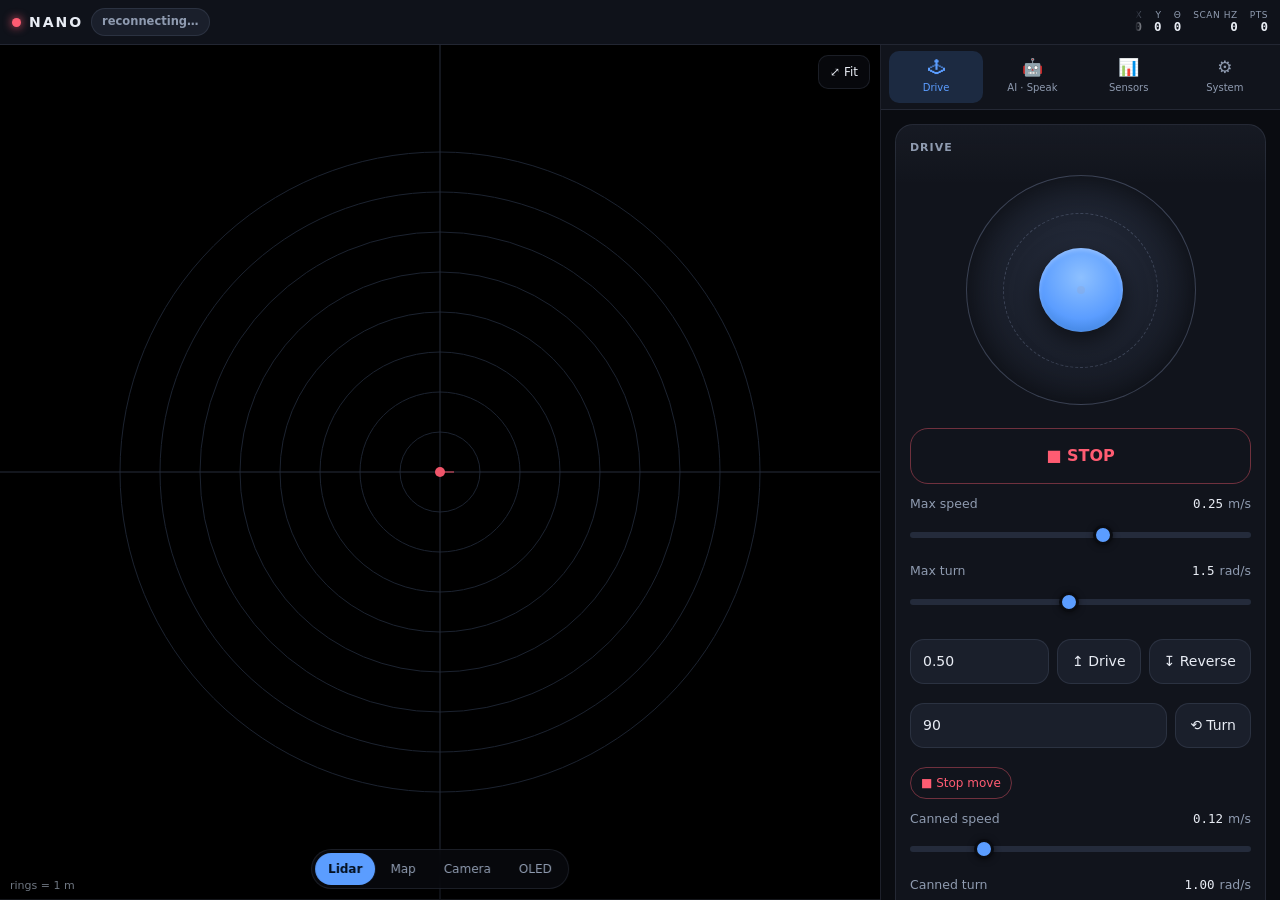
==== src/web_control/web/index.html @ 66fc328f "Revert "nav: Recovery toggle — failed goals can run with no backup/spin (per-goal no-recovery BT)" T" ====
<!DOCTYPE html>
<html lang="en">
<head>
<meta charset="utf-8">
<meta name="viewport" content="width=device-width, initial-scale=1, viewport-fit=cover">
<meta name="theme-color" content="#0b0e14">
<title>Nano · Control</title>
<!-- No external scripts: telemetry + control ride the same-origin HTTP server
     (SSE /telemetry, POST /publish|/param|/drive) — rosbridge/roslib are gone. -->
<link rel="stylesheet" href="style.css">
</head>
<body class="no-tips">
<div id="app">
  <header id="topbar">
    <span class="brand"><span id="dot"></span>NANO</span>
    <button class="status" id="statusChip"><b id="conn">disconnected</b></button>
    <div class="spacer"></div>
    <div class="metrics">
      <span class="m"><label>x</label><b id="px">0</b></span>
      <span class="m"><label>y</label><b id="py">0</b></span>
      <span class="m"><label>θ</label><b id="pth">0</b></span>
      <span class="m"><label>scan Hz</label><b id="hz">0</b></span>
      <span class="m"><label>pts</label><b id="pts">0</b></span>
    </div>
  </header>

  <div id="body">
    <section id="left">
      <div id="hero">
        <div id="view-lidar" class="view on">
          <div id="wrap"><canvas id="cv"></canvas></div>
          <button id="fit" class="overlay-btn">⤢ Fit</button>
        </div>
        <div id="view-cam" class="view">
          <img id="cam" alt="">
          <div id="camWait" style="display:none"></div>
          <div id="visionPickHint" class="overlay-hint" style="display:none">Click the video to pick a target colour…</div>
          <div id="visionCrosshair" class="vision-crosshair" style="display:none"></div>
        </div>
        <div id="view-oled" class="view">
          <canvas id="oledcv"></canvas>
        </div>
        <div id="view-map" class="view">
          <div id="mapWrap"><canvas id="mapcv"></canvas></div>
          <div id="mapWait"><span>waiting for the map… is the lidar spinning, and is nano-slam up?</span></div>
          <div id="mapZoomBtns" class="map-zoom overlay-btn">
            <button id="mapZoomOut" title="Zoom out">−</button>
            <button id="mapZoomIn" title="Zoom in">+</button>
          </div>
          <button id="mapFit" class="overlay-btn">⤢ Fit</button>
        </div>
        <div id="viewSwitch">
          <button data-view="lidar" class="active">Lidar</button>
          <button data-view="map">Map</button>
          <button data-view="cam">Camera</button>
          <button data-view="oled">OLED</button>
        </div>
      </div>

      <div id="heroCtl">
        <div id="ctlCam">
          <!-- hidden checkbox driven by the view switcher; keeps the old camera handler -->
          <input type="checkbox" id="camOn" hidden>
          <div class="chiprow">
            <label class="switch"><input type="checkbox" id="micOn"><span class="track"></span>
              Listen <span id="micState" class="muted"></span></label>
            <button id="camShot" class="btn">📸 Snapshot</button>
            <input id="visionTargetName" type="text" placeholder="target name" maxlength="32" size="10">
            <button id="visionPick" class="btn">🎯 Pick colour</button>
            <button id="visionClear" class="btn">✕ Clear</button>
            <button id="visionMaskToggle" class="btn">🎭 Show tracking mask</button>
            <button id="visionMotionMaskToggle" class="btn">👣 Show motion mask</button>
            <button id="visionOledMask" class="btn">🖥 Mask → OLED</button>
          </div>
          <div class="meter"><span class="lbl">in</span><span class="bar"><i id="micBar"></i></span><b id="micPct">–</b></div>
          <p class="hint" id="camHint" style="display:none">USB webcam MJPEG (<b>/stream.mjpg</b>)
            and the webcam mic as raw PCM (<b>/audio.pcm</b>). Both stream only while open.
            <b>📸 Snapshot</b> grabs one still (<b>/snapshot.jpg</b>) in a new tab — right-click
            to save it. <b>🎯 Pick target colour</b> (GPU vision only) arms click-to-calibrate —
            click anywhere on the video to track that colour; a crosshair shows the live lock.
            The <b>target name</b> box names the calibration (default "default") — every pick is
            saved to a persistent palette (survives restarts) and can be re-selected by name from
            the Sensors → Camera card's <b>Named targets</b> row ("track the ball" vs "track the
            dock marker").
            <b>🎭 Show tracking mask</b> swaps the feed to a black/white view of exactly which
            pixels match the calibrated colour right now — needs a target colour set first, or
            it'll show an error. <b>🖥 Mask → OLED</b> mirrors that same mask to the robot's
            physical OLED panel (128×64, re-binarized) — the face yields while it's on.</p>
        </div>
        <div id="ctlMap">
          <!-- hidden checkbox driven by the view switcher; starts/stops the map poller -->
          <input type="checkbox" id="mapOn" hidden>
          <div class="chiprow">
            <label class="switch"><input type="checkbox" id="mapMotion"><span class="track"></span>
              Motion</label>
            <span id="mapNavStatus" class="navchip" data-s="idle">idle</span>
            <button id="mapCancel" class="btn" style="display:none">✕ Cancel goal</button>
          </div>
          <div class="chiprow">
            <label class="switch"><input type="checkbox" id="mapShade" checked><span class="track"></span>
              Sharp walls</label>
            <label class="switch"><input type="checkbox" id="mapCost"><span class="track"></span>
              Costmap</label>
            <span id="costPick" style="display:none">
              <label style="margin-left:6px"><input type="radio" name="costSrc" id="costGlobal" checked> global</label>
              <label style="margin-left:6px"><input type="radio" name="costSrc" id="costLocal"> local</label>
            </span>
          </div>
          <div class="chiprow" id="mapFeeds">
            <span class="fdot" id="feedEsp32"></span>ESP32
            <span class="fdot" id="feedLds"></span>LDS
            <span class="fdot" id="feedOdom"></span>Odom
            <span class="fdot" id="feedTf"></span>TF
            <span class="fdot" id="feedSlam"></span>SLAM
          </div>
          <p class="hint" id="mapHint">2D occupancy map from <b>slam_toolbox</b>, polled over
            <b>/map</b> (slam_toolbox republishes it every ~5 s). Scroll/pinch to zoom, drag to
            pan, ⤢ Fit recentres. <b>Tap the map to set a goal</b> — with <b>Motion</b> on the
            click publishes <b>/goal_pose</b> and Nav2 drives there (Motion off = browse-only, so
            an accidental tap can't move the robot). <span class="map-dot robot"></span>red = robot,
            <span class="map-dot goal"></span>yellow = goal, <span class="map-dot trail"></span>cyan =
            trail, orange dashed circle = the keep-away zone (the costmap's
            inflation radius — how close Nav2 will pass to walls; tunable via the
            <b>Keep-away</b> slider in the Drive tab's Navigation pace card, which
            also draws the robot's footprint circle). <b>Costmap</b> overlays Nav2's actual costmap as a translucent heat map
            (yellow→red = rising cost, solid red = lethal) — <b>global</b> is the full
            24×24 m planning space, <b>local</b> is the 2×2 m rolling window of live obstacle
            sensing that follows the robot. <b>✕ Cancel goal</b> aborts the active navigation.</p>
        </div>
      </div>
    </section>

    <aside id="right">
      <nav id="tabbar">
        <button data-tab="drive" class="active"><span class="ic">🕹</span>Drive</button>
        <button data-tab="ai"><span class="ic">🤖</span>AI · Speak</button>
        <button data-tab="sensors"><span class="ic">📊</span>Sensors</button>
        <button data-tab="system"><span class="ic">⚙️</span>System</button>
      </nav>
      <div id="panels">

        <!-- ===== DRIVE ===== -->
        <section id="panel-drive" class="panel active">
          <div class="card">
            <h2>Drive</h2>
            <div class="joywrap"><div id="joy"><div id="joyKnob"></div></div></div>
            <button id="stop" class="btn danger big">■ STOP</button>
            <div class="field"><label>Max speed <span id="linv">0.25</span> m/s</label>
              <input id="lin" type="range" min="0.05" max="0.4" step="0.01" value="0.25"></div>
            <div class="field"><label>Max turn <span id="angv">1.5</span> rad/s</label>
              <input id="ang" type="range" min="0.2" max="3.0" step="0.1" value="1.5"></div>
            <div class="row" style="margin-top:10px">
              <input id="moveDist" class="grow" type="number" step="0.05" min="-5" max="5" value="0.50">
              <span class="hint" style="white-space:nowrap">m</span>
              <button id="moveFwd" class="btn">↥ Drive</button>
              <button id="moveRev" class="btn">↧ Reverse</button>
            </div>
            <div class="row" style="margin-top:8px">
              <input id="moveDeg" class="grow" type="number" step="5" min="-720" max="720" value="90">
              <span class="hint" style="white-space:nowrap">°</span>
              <button id="moveTurn" class="btn">⟲ Turn</button>
            </div>
            <div class="row" style="margin-top:8px">
              <button id="moveStop" class="btn danger small">■ Stop move</button>
              <span id="moveStatus" class="hint grow" style="text-align:right"></span>
            </div>
            <div class="field"><label>Canned speed <span id="moveLinV">0.12</span> m/s</label>
              <input id="moveLin" type="range" min="0.05" max="0.4" step="0.01" value="0.12"></div>
            <div class="field"><label>Canned turn <span id="moveAngV">1.00</span> rad/s</label>
              <input id="moveAng" type="range" min="0.1" max="1.0" step="0.05" value="1.0"></div>
            <p id="moveLinWarn" hidden style="color:var(--amber);font-size:11.5px;line-height:1.55;margin:2px 0 0">⚠ >0.35 m/s is the saturation cliff — the motors top out at ≈0.37 m/s loaded, so the PID has no duty headroom left and the drive stutters/lurches. Smooth ≤0.15 m/s; 0.3 is the practical max.</p>
            <p class="hint">Drag the joystick to drive (speed scales with how far you push),
              or use <kbd>W</kbd><kbd>A</kbd><kbd>S</kbd><kbd>D</kbd> / arrow keys on a keyboard.
              Release or <kbd>Space</kbd> stops.               Publishes <b>/cmd_vel</b>. <b>Drive</b> / <b>Reverse</b> /
              <b>Turn</b> run odom-feedback canned moves (distance in m, rotation in °;
              negative = backward / clockwise) — any joystick touch or Stop takes over.
              The <b>Canned speed</b>/<b>Canned turn</b> sliders set those maneuvers' pace
              live (persisted across reboots) — the joystick Max sliders don't affect them.</p>
          </div>
          <div class="group">🗺️ SLAM &amp; navigation</div>
          <div class="card">
            <h2>Map (Nav2)</h2>
            <div class="kv">
              <span>grid</span><b id="mapGrid">–</b>
              <span>pose (map)</span><b id="mapPose">–</b>
              <span>nav status</span><b id="mapNavTxt">–</b>
              <span>map age</span><b id="mapAge">–</b>
            </div>
            <div class="chiprow">
              <button id="mapWipe" class="btn">✕ Clear map</button>
            </div>
            <p class="hint">The SLAM grid + Nav2 state behind the hero <b>Map</b> view.
              <b>pose</b> is the TF <b>map→base_link</b> fix (slam_toolbox + wheel_odometry);
              it goes stale when either is down. <b>Clear map</b> wipes the grid and starts
              building fresh — it restarts <b>nano-slam</b> (slam_toolbox 2.6.10 async mode has
              no clear service, so a restart IS the map clear) and cancels any active
              navigation; the page waits for the fresh grid to arrive.</p>
          </div>
          <div class="card">
            <h2>Nav log</h2>
            <div class="row" style="margin-top:2px">
              <button id="navLogPause" class="btn small">⏸ Hold</button>
              <span class="hint grow" id="navLogCount" style="text-align:right"></span>
            </div>
            <div id="navLog" title="Live SLAM/Nav event feed: goal publishes, status transitions, lidar wake/park, motion, planning-stuck warnings. Also in journalctl -u nano-app."
              style="max-height:230px;overflow-y:auto;font-family:var(--mono);font-size:11px;line-height:1.5;background:rgba(0,0,0,.35);border-radius:6px;padding:6px 8px;margin-top:6px"></div>
            <p class="hint">Live SLAM/navigation event feed from the gateway: goal publishes
              and cancels, status transitions with durations (planning → navigating →
              arrived/failed), lidar wake/park decisions, motion start/stop, and
              <b>planning-stuck warnings</b> (a plan that can't start usually means slam's
              map→odom TF is stale — parked lidar or dead nano-slam). Every line is mirrored
              to <b>journalctl -u nano-app</b> (grep <kbd>navlog:</kbd>).
              <b>⏸ Hold</b> freezes the view while you read.</p>
          </div>
          <div class="card">
            <h2>Navigation pace</h2>
            <div class="field"><label>Nav speed <span id="navLinV">0.18</span> m/s</label>
              <input id="navLin" type="range" min="0.05" max="0.35" step="0.01" value="0.18"></div>
            <p id="navLinWarn" hidden style="color:var(--amber);font-size:11.5px;line-height:1.55;margin:2px 0 0">⚠ >0.35 m/s is the saturation cliff — the motors top out at ≈0.37 m/s loaded, so the PID has no duty headroom left and the drive stutters/lurches. Smooth ≤0.15 m/s.</p>
            <div class="field"><label>Nav accel <span id="navAccV">0.50</span> m/s²</label>
              <input id="navAcc" type="range" min="0.05" max="2.0" step="0.05" value="0.5"></div>
            <div class="field"><label>Turn rate <span id="navAngV">0.80</span> rad/s</label>
              <input id="navAng" type="range" min="0.1" max="1.0" step="0.05" value="0.8"></div>
            <div class="field"><label>Turn accel <span id="navAngAccV">1.60</span> rad/s²</label>
              <input id="navAngAcc" type="range" min="0.1" max="4.0" step="0.1" value="1.6"></div>
            <div class="field"><label>Keep-away zone <span id="navInflV">0.25</span> m</label>
              <input id="navInfl" type="range" min="0" max="0.6" step="0.01" value="0.25"></div>
            <div class="field"><label>Robot size ⌀ <span id="navDiamV">0.32</span> m</label>
              <input id="navDiam" type="range" min="0.1" max="1.0" step="0.01" value="0.32"></div>
            <p class="hint">How fast Nav2 <b>drives</b> toward a goal (map click, Locations Go,
              skill go-tos). These caps live inside <b>velocity_smoother</b> (nav2_container) —
              Nav2's controller emits the velocity, the smoother clamps speed + acceleration
              and publishes the final <b>/cmd_vel</b>. Applied <b>live</b> (no restart) and
              persisted across reboots; also bounds the recovery BackUp/Spin. Joystick/canned
              moves bypass the smoother (the firmware's per-wheel slew limits those).</p>
            <p class="hint">The two <b>zone</b> sliders set Nav2's costmap geometry, applied live
              to both costmaps (no restart): <b>Keep-away</b> is the inflation radius — the
              <span style="color:#e8873a">orange zone</span> Nav2 keeps between the robot and
              walls (also the dashed bubble on the Map view); <b>Robot size</b> is the robot's
              footprint circle ⌀ (drawn on the Map view). Raise Keep-away for a shy robot, drop
              it to squeeze through narrow gaps; Robot size should match the real chassis.</p>
          </div>
          <div class="card">
            <h2>Locations</h2>
            <div class="row">
              <input id="locName" type="text" placeholder="spot name (e.g. kitchen)" maxlength="32" style="flex:1;min-width:120px">
              <button id="locSave" class="btn">💾 Save spot</button>
            </div>
            <div id="locList"></div>
            <p class="hint"><b>Save spot</b> stores the robot's <i>current</i> map pose under the
              name (needs a live pose — stand the robot where you want saved). <b>Go</b> publishes
              that pose to <b>/goal_pose</b> exactly like a map click. Saved to
              <b>~/.local/state/nanobot/locations.json</b>; skills can navigate to these names too.</p>
          </div>
          <div class="card">
            <h2>Odometry</h2>
            <div class="kv">
              <span>x</span><b id="odoX">–</b>
              <span>y</span><b id="odoY">–</b>
              <span>θ</span><b id="odoTh">–</b>
            </div>
            <div class="field"><label>Publish rate <span id="odoRateV">15</span> Hz</label>
              <input id="odoRate" type="range" min="1" max="50" step="1" value="15"></div>
            <p class="hint"><b>/odom</b> + odom→base_link TF from <b>wheel_odometry</b>
              (the pose chain slam_toolbox + Nav2 build on). Lower rate = less CPU.</p>
          </div>
          <div class="group">⚙️ Drive hardware</div>
          <div class="card">
            <h2>Coprocessor (ESP32)</h2>
            <div class="kv">
              <span>link</span><b id="espHb">–</b>
              <span>ticks L/R</span><b id="espTicks">–</b>
              <span>tick rate</span><b id="espTickHz">–</b>
              <span>L wheel</span><b id="espSuspL">–</b>
              <span>R wheel</span><b id="espSuspR">–</b>
              <span>temp</span><b id="espTemp">–</b>
              <span>hall</span><b id="espHall">–</b>
              <span>stray ticks L/R</span><b id="espStray">–</b>
            </div>
            <button id="espResetTicks" class="btn">🔁 Reset ticks</button>
            <div class="field"><label>Wheel trim <span id="motorTrimV">0.00</span> <span id="motorTrimLive" class="live"></span></label>
              <input id="motorTrim" type="range" min="-0.30" max="0.30" step="0.01" value="0.00"></div>
            <button id="motorTrimReset" class="btn">↺ Reset trim to 0</button>
            <div class="field"><label>PID KP <span id="pidKpV">0.0</span></label>
              <input id="pidKp" type="range" min="0" max="20" step="0.1" value="0"></div>
            <div class="field"><label>PID KI <span id="pidKiV">8.0</span></label>
              <input id="pidKi" type="range" min="0" max="50" step="0.1" value="8"></div>
            <div class="field"><label>PID KD <span id="pidKdV">0.0</span></label>
              <input id="pidKd" type="range" min="0" max="5" step="0.05" value="0"></div>
            <div class="field"><label>Vel hyst <span id="velHystV">0.15</span></label>
              <input id="velHyst" type="range" min="0" max="0.5" step="0.01" value="0.15"></div>
            <div class="field"><label>Tgt slew <span id="slewV">1.50</span></label>
              <input id="slew" type="range" min="0.05" max="10" step="0.05" value="1.50"></div>
            <div class="field"><label>Feed fwd KFF <span id="kffV">0 (auto)</span></label>
              <input id="kff" type="range" min="0" max="10" step="0.05" value="0"></div>
            <p class="hint"><b>Wheel trim</b> rebalances the mismatched gearmotors so a forward
              command goes straight. If the robot drifts <b>left</b>, push the slider
              <b>negative</b> (boost left / cut right); if it drifts <b>right</b>, push
              <b>positive</b>. The live value (in parentheses) is what the ESP32 is actually
              using and is persisted to its flash, so it survives a reboot — the slider
              re-syncs to it on load. <b>Reset trim to 0</b> clears the rebalance.</p>
            <p class="hint"><b>PID KP/KI/KD</b> live-tune the ESP32's closed-loop wheel velocity
              controller — no reflash needed. The firmware holds each wheel's commanded
              speed; KI breaks static friction at crawl (raise until a slow crawl starts
              within ~0.5 s without judder), KP stiffens tracking, KD stays 0 (encoder
              quantization makes it jittery). Changes apply instantly, reset the
              integrators, and persist to the ESP32's flash once the robot is parked.
              Sliders re-sync to the live values (f.esp.wheel_pid) on load.</p>
            <p class="hint"><b>Vel hyst</b> is the Schmitt band (fraction of the wheel's moving
              setpoint, id 7 in /motor_params) around the adaptive velocity-filter's window
              thresholds — it stops the filter length N from chattering between values right at
              a boundary. Raise it if the crawl judder looks like the filter flipping; lower it
              (0 = off) for the fastest filter response. Publishes /motor_params, persists to
              the ESP32's NVS while parked, and re-syncs from f.esp.wheel_params on load.</p>
            <p class="hint"><b>Feed fwd KFF</b> (duty per m/s, id 8 in /motor_params) is the wheel
              PID's feedforward gain — the duty a commanded speed maps to before KP/KI trim it.
              <b>0 = auto</b>: derived from the drive limits (1/(maxlin + maxang·sep/2) ≈ 2.24 with
              the current geometry). Raise it if crawl/reversal breakaway is slow (the integrator
              has to build the whole push from a weak feedforward start); lower it if cruise
              overshoots on launch. Every change resets the integrators and persists to the
              ESP32's NVS while parked; the slider re-syncs from f.esp.wheel_params on load.</p>
            <p class="hint"><b>Tgt slew</b> (m/s per second, id 5 in /motor_params) is the
              acceleration limiter: the firmware ramps each wheel's speed target at this rate
              before the PID sees it, so a step in /cmd_vel becomes a soft start instead of a
              lurch. Raise it for snappier launches (the integrator still breaks static
              friction), lower it for gentler starts — with a 0.05-0.12 m/s crawl even 1.5
              ramps to full speed in under 0.1 s, so it mostly matters at higher speeds.
              Applies instantly, resets the integrators, persists to the ESP32's NVS while
              parked; the slider re-syncs from f.esp.wheel_params on load.</p>
            <div class="field"><label>Wheels-up override</label>
              <select id="pickupOv">
                <option value="-1" selected>auto (real switches)</option>
                <option value="0">force down — ignore pick-up</option>
                <option value="1">force up — simulate pick-up</option>
              </select></div>
            <p class="hint">Live from the ESP32 (zenoh-pico over UART). LDS spin telemetry
              + target rpm moved to the <b>Sensors tab's Lidar (LDS)</b> card. The override publishes
              <b>/pickup_override</b> so pick-up-gated behaviour (mood reflex) can be tested
              off the ground; the L/R rows keep showing the real switches.
              Resets to auto on page reload. <b>Stray ticks</b> = ticks the ESP32 counted
              while that wheel was commanded (and settled) stopped — should stay at 0;
              a rising count with the robot motionless means encoder-line noise
              (ground bounce, a loose signal wire), not real rotation. <b>Reset ticks</b>
              zeros both counters (and the stray counters) for a clean baseline —
              odometry re-seeds automatically so /odom doesn't jump.</p>
          </div>
        </section>

        <!-- ===== AI & SPEAK (merged) ===== -->
        <section id="panel-ai" class="panel">
          <div class="group">🎙 Speech &amp; voice</div>
          <div class="card">
            <h2>Text to speech</h2>
            <input id="oledText" type="text" maxlength="300" placeholder="Type something to say…">
            <select id="ttsVoice">
<option value="en-gb">English (UK)</option>
              <option value="en-gb-x-gbclan">Lancaster</option>
              <option value="en-gb-scotland">Scottish</option>
            </select>
            <div class="row">
              <button id="oledSend" class="btn primary grow">▶ Speak</button>
              <button id="ttsStop" class="btn">Stop</button>
            </div>
            <div class="field"><label>Volume <span id="ttsVolV">100</span>%</label>
              <input id="ttsVol" type="range" min="0" max="100" step="5" value="100"></div>
            <div class="field"><label>Speed <span id="ttsSpeedV">100</span>%</label>
              <input id="ttsSpeed" type="range" min="50" max="200" step="5" value="100"></div>
            <div class="field"><label>Pitch <span id="ttsPitchV">100</span>%</label>
              <input id="ttsPitch" type="range" min="50" max="200" step="5" value="100"></div>
            <div class="field"><label>Lead silence <span id="ttsLeadV">350</span>ms</label>
              <input id="ttsLead" type="range" min="0" max="1500" step="50" value="350"></div>
            <p class="hint">Speaks aloud (espeak-ng) and karaokes each word onto the OLED.
              English only; all settings persist across a reboot. <b>Volume</b> trims the
              synthesis (100% = cleanest) — for loudness use the speaker's hardware mixer.
              <kbd>Enter</kbd> speaks.</p>
          </div>
          <div class="card">
            <h2>Announce</h2>
            <label class="switch"><input type="checkbox" id="announceOn"><span class="track"></span>
              Speak system stats</label>
            <div class="field inline">every <input id="announceInterval" type="number" min="5" max="3600"
              step="5" value="30"> s</div>
            <button id="announceSay" class="btn">Say stats now</button>
            <p class="hint">Announces CPU&nbsp;%, RAM&nbsp;% and CPU temp on a timer. Runs in the
              robot, so it <b>keeps going after you close this page</b> and survives a reboot.</p>
          </div>
          <div class="card">
            <h2>Face &amp; display</h2>
            <label class="switch"><input type="checkbox" id="dashOn"><span class="track"></span>
              Show dashboard</label>
            <label class="switch"><input type="checkbox" id="wordsOn" checked><span class="track"></span>
              Show spoken text</label>
            <hr style="border:none;border-top:1px solid var(--border);margin:.6rem 0">
            <label class="switch"><input type="checkbox" id="faceOn"><span class="track"></span>
              Manual mood</label>
            <div class="field"><label>Mood</label>
              <select id="faceMood">
                <option value="happy">Happy</option>
                <option value="angry">Angry</option>
                <option value="focused">Focused</option>
                <option value="stress">Stress test (max load)</option>
              </select></div>
            <p class="hint">The panel shows the <b>face</b> by default. <b>Show dashboard</b>
              (<b>/oled_dashboard</b>) pins the status panel instead; <b>Show spoken text</b>
              (<b>/oled_show_words</b>) shows TTS karaoke words — off keeps the face up while
              speaking. <b>Manual mood</b> publishes a mood on <b>/oled_face</b> (off = the
              behaviour layer's resting face). Frames are only sent on change, so idle eyes cost
              ~no CPU. Watch it live on the hero's <b>OLED</b> view — a pixel-exact mirror.</p>
          </div>
          <div class="group">🧠 AI &amp; brain</div>
          <div class="card">
            <h2>AI · OpenRouter</h2>
            <p class="hint" id="llmStatus">checking…</p>
            <label class="switch"><input type="checkbox" id="llmOn"><span class="track"></span>
              Enable</label>
            <div class="field"><label>OpenRouter API key <span id="llmKeyStatus" class="hint-inline"></span></label>
              <input id="llmApiKey" type="password" maxlength="200" autocomplete="off"
                placeholder="sk-or-v1-… (blank = keep the saved key)"></div>
            <div class="row">
              <button id="llmKeyClear" class="btn grow">🗑 Clear saved key</button>
            </div>
            <input id="llmPrompt" type="text" maxlength="200" placeholder="(optional) steer what it says…">
            <div class="row">
              <button id="llmSay" class="btn primary grow">✨ Say something</button>
              <button id="llmObserve" class="btn grow">👁 Observe</button>
              <button id="llmLook" class="btn grow">📷 Look</button>
            </div>
            <input id="llmChat" type="text" maxlength="200" placeholder="Chat with the robot…">
            <div class="row">
              <button id="llmSend" class="btn primary grow">Send</button>
            </div>
            <p class="hint" id="llmReply"></p>
            <details class="logbox" open>
              <summary>🔧 Models</summary>
              <div class="field"><label>Normal (cheap) — primary</label>
                <input id="llmFreeModel" type="text" maxlength="120"
                  placeholder="openrouter/free"></div>
              <div class="field"><label>Normal (cheap) — secondary (fallback)</label>
                <input id="llmModel" type="text" maxlength="120"
                  placeholder="openrouter/free"></div>
              <div class="field"><label>Deep-think (smart / chat) — primary</label>
                <input id="llmFreeSmartModel" type="text" maxlength="120"
                  placeholder="openrouter/free"></div>
              <div class="field"><label>Deep-think (smart / chat) — secondary (fallback)</label>
                <input id="llmSmartModel" type="text" maxlength="120"
                  placeholder="openrouter/free"></div>
              <div class="field"><label>Camera (vision) — primary</label>
                <input id="llmVisionModel" type="text" maxlength="120"
                  placeholder="openrouter/free"></div>
              <div class="field"><label>Camera (vision) — secondary (fallback)</label>
                <input id="llmVisionFallbackModel" type="text" maxlength="120"
                  placeholder="(blank = none)"></div>
              <p class="hint">Each variant tries its <b>primary</b> first and only falls back to the
                <b>secondary</b> when the primary is rate-limited. Primaries are usually free
                <code>:free</code> slugs; secondaries are paid fallbacks. Leave blank to use defaults.</p>
            </details>
            <div class="field"><label>Persona (from personality.json)</label>
              <input id="llmPersona" type="text" readonly
                placeholder="run scripts/personality_creator.py, then restart"></div>
            <p class="hint">Generates a spoken line <b>+ a matching OLED face</b> via OpenRouter.
              Needs an API key — paste one above (saved on the robot, survives a reboot, and is
              <b>never shown back</b> to the browser once set) or set it in robot.yaml /
              <code>OPENROUTER_API_KEY</code>; a key saved here wins. No key or offline = silent.
              Autonomous chatter is driven by the behaviour statechart (configured in
              <code>robot.yaml</code>), not here.</p>
            <details class="logbox">
              <summary>🧠 Decision log</summary>
              <div id="llmLog" class="log">…</div>
            </details>
          </div>
          <div class="card">
            <h2>🎭 Personality</h2>
            <p class="hint" id="persName">…</p>
            <h2 style="margin-top:10px">Traits</h2>
            <div class="field"><label>Curiosity <span id="pCuriosityV">0.50</span></label>
              <input id="pCuriosity" type="range" min="0" max="1" step="0.01" value="0.5"></div>
            <div class="field"><label>Extraversion <span id="pExtraversionV">0.50</span></label>
              <input id="pExtraversion" type="range" min="0" max="1" step="0.01" value="0.5"></div>
            <div class="field"><label>Caution <span id="pCautionV">0.60</span></label>
              <input id="pCaution" type="range" min="0" max="1" step="0.01" value="0.6"></div>
            <div class="field"><label>Playfulness <span id="pPlayfulnessV">0.50</span></label>
              <input id="pPlayfulness" type="range" min="0" max="1" step="0.01" value="0.5"></div>
            <h2 style="margin-top:14px">Drives</h2>
            <div class="field"><label>Energy <span id="pEnergyV">0.50</span></label>
              <input id="pEnergy" type="range" min="0" max="1" step="0.01" value="0.5"></div>
            <div class="field"><label>Focus <span id="pFocusV">0.50</span></label>
              <input id="pFocus" type="range" min="0" max="1" step="0.01" value="0.5"></div>
            <div class="field"><label>Introspection <span id="pIntrospectionV">0.50</span></label>
              <input id="pIntrospection" type="range" min="0" max="1" step="0.01" value="0.5"></div>
            <div class="field"><label>Mood tint (worn between beats)</label>
              <select id="pMood">
                <option value="">none</option>
                <option value="happy">happy</option>
                <option value="angry">angry</option>
                <option value="focused">focused</option>
                <option value="stress">stress</option>
                <option value="neutral">neutral</option>
                <option value="looking">looking</option>
                <option value="sleepy">sleepy</option>
              </select></div>
            <h2 style="margin-top:14px">Beats — when they fire</h2>
            <div id="persBeats" class="kv">…</div>
            <p class="hint">0.5 is neutral (drives only kick in above 0.5). Edits here are
              <b>immediate and sticky</b> — they become the robot's new baseline right away and
              won't be smoothed away or reverted the way a slow LLM-reflection nudge can be.
              Per beat: <b>priority</b> is the idle lottery weight (higher fires more often);
              unchecking <b>on</b> disables it entirely. The robot may still drift these on its
              own during reflection — reload the tab to see the latest.</p>
          </div>
          <div class="card">
            <h2>🛠 Skills · capabilities</h2>
            <p class="hint" id="skillsStatus">loading…</p>
            <div id="skillsList" class="skills"></div>
            <div class="row">
              <button id="skillsReload" class="btn grow">↻ Reload library</button>
            </div>
            <p class="hint">Each capability is a self-documenting <code>skills/*.md</code> file —
              drop a new one in and <b>Reload</b> to add a skill, no code change. The brain also
              picks one on its own on a <b>skill beat</b>. <b>👍 Like</b> a skill (repeatable) to
              make the brain perform it more often — the count weights the skill-beat lottery;
              shift-click a 👍 to take one back. <b>Action</b> skills (move / LED) run only when
              <code>skills_allow_actions</code> is enabled in <code>robot.yaml</code>; motion
              speeds are clamped in <code>web_server</code> itself.</p>
            <h2 style="margin-top:10px">🧪 Workshop · skills on trial</h2>
            <p class="hint" id="workshopStatus">loading…</p>
            <div id="workshopList" class="skills"></div>
            <p class="hint">While in <b>reflection mode</b> the robot mines its experience to invent
              or improve a skill, then puts it on <b>trial</b>. A trial earns permanence on its own
              after enough good runs + 👍 with no errors, or you can <b>Keep</b> / <b>Kill</b> it
              here. <b>Kill</b> deletes the trial file; <b>Keep</b> adopts it for good.</p>
          </div>
          <div class="card">
            <h2>📅 Schedule · routines</h2>
            <p class="hint" id="scheduleStatus">loading…</p>
            <div id="scheduleList" class="skills"></div>
            <div class="row">
              <button id="scheduleAdd" class="btn grow">+ Add routine</button>
              <button id="scheduleSave" class="btn grow primary">💾 Save</button>
            </div>
            <p class="hint">Fires a named <b>skill</b> once a day at a local time — a manual-style
              invocation (always talks, even in quiet hours), independent of the autonomous
              skill-beat picker above. <b>Save</b> replaces the whole list, applies immediately
              (no restart), and persists.</p>
          </div>
          <div class="card">
            <h2>🧠 Brain · purpose &amp; learning</h2>
            <p class="hint" id="purposeObjective">objective: …</p>
            <div class="kv" id="rewardBars"></div>
            <p class="hint">Now pursuing: <b id="taskCurrent">—</b></p>
            <div class="row">
              <button id="rewardUp" class="btn grow">👍 Good</button>
              <button id="rewardDown" class="btn grow">👎 Meh</button>
            </div>
            <p class="hint">Rewards the line it's saying <b>now</b> (trains the A/B test for that
              beat). With nothing being pursued it nudges the robot's <b>overall</b> taste.</p>
            <label class="switch"><input type="checkbox" id="reflectOn"><span class="track"></span>
              🧘 Reflection mode</label>
            <p class="hint">Pauses expression and <b>consolidates</b>: reflects on recent
              experience, updates its purpose &amp; reward weights, picks the A/B winners,
              regenerates its phrase bank, and <b>forges a skill</b> from what it learned. The
              robot also enters this on its own after a long idle; manual toggle here too.</p>
            <details class="logbox">
              <summary>🧪 Experiments</summary>
              <div id="abLog" class="log">…</div>
            </details>
          </div>
          <div class="card">
            <h2>🩺 Brain health</h2>
            <div class="kv" id="brainHealth">
              <span>behavior</span><b id="bhBehavior">–</b>
              <span>cognition</span><b id="bhCognition">–</b>
              <span>LLM</span><b id="bhLlm">–</b>
              <span>purpose</span><b id="bhPurpose">–</b>
              <span>chart</span><b id="bhChart">–</b>
            </div>
            <p class="hint">Two brain layers: <b>behavior</b> (Sismic statechart + purpose) and
              <b>cognition</b> (LLM personality + skills). Green = alive, red = lost.
              Polled from <b>/brain/health</b>.</p>
          </div>
        </section>

        <!-- ===== SENSORS ===== -->
        <section id="panel-sensors" class="panel">
          <label class="switch"><input type="checkbox" id="hintsToggle" checked><span class="track"></span>
            💡 Show hints (hover explanations)</label>
          <div class="group">🗺️ IMU &amp; orientation</div>
          <div class="card">
            <h2>IMU</h2>
            <div class="kv">
              <span>roll</span><b id="imuR">–</b>
              <span>pitch</span><b id="imuP">–</b>
              <span>yaw</span><b id="imuY">–</b>
              <span>|accel|</span><b id="imuA">–</b>
              <span>|gyro|</span><b id="imuG">–</b>
              <span>rate</span><b id="imuHz">–</b>
              <span>mag xyz</span><b id="imuMag">–</b>
              <span>mag magnitude</span><b id="imuMagMag">–</b>
              <span>mag noise (2s)</span><b id="imuMagNoise">–</b>
              <span>worst noise seen</span><b id="imuMagWorst">0.0</b>
            </div>
            <div class="chiprow">
              <button id="imuMagResetWorst" class="btn">↺ Reset worst-seen</button>
            </div>
            <p class="hint">Mounting-position interference check (all client-side, no extra
              load): hold the loose IMU near each candidate spot — motors, ESP32, wiring, metal
              chassis — and watch <b>mag magnitude</b>/<b>noise</b>; a jump means magnetic or
              electrical interference there. To find out WHICH nearby part is the culprit, hold
              it close to one at a time and briefly toggle that part — spin the LDS (Sensors
              tab's Lidar card), flip the cooling fan override (System tab's
              Cooling fan card), or nudge the drive joystick —
              watching for a spike here. <b>Worst noise seen</b> peak-holds the biggest jump
              since the last reset, so you don't have to stare at it while walking the sensor
              around. Raw sensor counts — useful only to compare spots, not an absolute field
              reading — but the <b>%</b> next to <b>mag noise</b> IS absolute: wobble as a
              fraction of the field ≈ 0.6° of heading error per 1%, so ≤ 2% is good for SLAM
              (≤ ~1° wobble), and past 6% (~3.4°, half the scan-matcher's per-scan correction
              window) the mount is bad enough to corrupt the map.</p>
            <div class="imu3d-scene"><div class="imu3d-cam"><div class="imu3d-rig" id="imu3dRig">
              <div class="imu3d-body">
                <div class="face front"></div><div class="face back"></div>
                <div class="face left"></div><div class="face right"></div>
                <div class="face top"></div><div class="face bottom"></div>
              </div>
              <div class="imu3d-wheel left"></div>
              <div class="imu3d-wheel right"></div>
              <div class="imu3d-axes" id="imu3dAxes">
                <div class="origin"></div>
                <div class="axis x"></div>
                <div class="axis y"></div>
                <div class="axis z"></div>
              </div>
            </div></div></div>
            <p class="hint imu3d-hint">Live attitude, rendered client-side (CSS 3D, no
              extra network/CPU load) from the same <b>roll/pitch/yaw</b> above — the
              coloured face AND the white ▼ arrow on the roof both mark the front (the
              arrow stays visible even when the coloured face rotates out of view). Tilt/turn
              the robot and check the model follows. The small <b><span
              style="color:#e5484d">red</span>/<span style="color:#30a46c">green</span>/<span
              style="color:#0091ff">blue</span></b> axis triad marks where the IMU itself sits —
              it's driven by the <b>mount offset</b> fields below, so it sits exactly on the
              body's centre dot at 0,0,0 and slides out from there as you dial in the real
              mounting position. Red = IMU X (forward), green = Y (left), blue = Z (up).</p>
            <div class="field"><label>Publish rate <span id="imuRateV">1</span> Hz</label>
              <input id="imuRate" type="range" min="1" max="200" step="1" value="1"></div>
            <div class="chiprow">
              <button id="imuCalAccel" class="btn">🎯 Calibrate accel</button>
              <button id="imuCalMagStart" class="btn">🧭 Start mag cal</button>
              <button id="imuCalMagStop" class="btn">■ Stop mag cal</button>
              <button id="imuCalSave" class="btn">💾 Save calibration</button>
            </div>
            <pre id="imuCalOut" style="display:none"></pre>
            <p class="hint">BWT901CL via <b>/imu/web</b> + <b>/imu/euler</b>. Slider retunes the
              <b>/imu/data</b> rate live (device stream auto-follows). Angles °, accel m/s², gyro °/s.
              <b>Calibrate accel</b> with the robot flat &amp; still (~3s) — check <b>|accel|</b> reads
              ~9.8 afterwards. <b>Start/Stop mag cal</b> while slowly rotating the robot through all
              orientations — check <b>mag xyz</b> sweeps smoothly, not stuck at one value. Always
              <b>Save</b> to persist to flash, else it resets on power-cycle.</p>
            <div class="chiprow">
              <button id="imuAxis6" class="btn">🧭 6-axis mode</button>
              <button id="imuAxis9" class="btn">🧲 9-axis mode</button>
              <button id="imuZeroYaw" class="btn">↺ Zero yaw</button>
              <label>Bandwidth <select id="imuBandwidth">
                <option value="0">device default</option>
                <option value="20">20 Hz</option>
                <option value="10">10 Hz</option>
                <option value="5">5 Hz</option>
              </select></label>
            </div>
            <p class="hint">The BWT901CL's default <b>9-axis</b> fusion mixes the magnetometer
              into the reported yaw, so a mag disturbance near motors/LDS/wiring becomes a yaw
              JUMP the scan matcher can't absorb (see the margins above). <b>6-axis mode</b> drops
              the magnetometer from yaw entirely — heading is gyro-only, trading mag jumps for
              slow gyro drift (which SLAM IS built to absorb). Try it if the mag-noise/drift
              numbers above keep reading red near the chassis. <b>Zero yaw</b> resets the current
              heading to 0° (only meaningful in 6-axis mode). <b>Bandwidth</b> is the sensor's own
              internal vibration filter — lower rejects more motor/chassis noise at the cost of
              response lag; try 10 Hz if numbers are noisy even while genuinely stationary. Always
              <b>Save</b> (above) to persist axis mode to flash.</p>
            <div class="kv">
              <span>stationary for</span><b id="driftStill">–</b>
              <span>roll drift</span><b id="driftRoll">–</b>
              <span>pitch drift</span><b id="driftPitch">–</b>
              <span>yaw drift</span><b id="driftYaw">–</b>
              <span>yaw rate</span><b id="driftRate">–</b>
            </div>
            <p class="hint" id="driftLast"></p>
            <p class="hint">Drift check: while the robot sits still (not driven, wheels
              grounded) roll/pitch/yaw shouldn't change at all — any change here is gyro bias
              or magnetometer interference, not real motion. Leave it parked for a while to get
              a reading; the line above persists after it moves again so you don't have to
              watch it live.</p>
            <p class="hint"><b>Margins for good SLAM</b> (colour-graded live, derived from
              slam_nav's actual tuning): the scan matcher corrects the odometry heading by up
              to <b>±20° every scan</b> (<b>match_ang</b>); the pose chain runs on wheel
              odometry + the lidar (IMU display-only since 2026-09-11), so this card is about
              IMU health, not navigation. <span style="color:var(--green)">green</span> = good,
              <span style="color:var(--amber)">amber</span> = IMU rebuild/check,
              <span style="color:var(--red)">red</span> = the IMU itself is drifting/badly
              disturbed (won't break SLAM, but the display/EKF/RViz will be wrong). Parked
              targets: <b>yaw rate</b> ≤ 1°/min (amber to 6, red above — interference
              territory, the prime suspect for the erratic self-test SPIN check),
              <b>roll/pitch drift</b> ≤ 0.3° (red past 1°), <b>|accel|</b> 9.81 ± 0.3 m/s²,
              <b>|gyro|</b> ≤ 1°/s, <b>mag noise</b> ≤ 2% of the field (~0.6° heading
              wobble per 1%).</p>
            <div class="field inline">mount offset (mm) x <input id="imuOffX" type="number" value="0" step="1">
              y <input id="imuOffY" type="number" value="0" step="1">
              z <input id="imuOffZ" type="number" value="0" step="1"></div>
            <p class="hint">Where the IMU actually sits, in mm from the robot's centre
              (x forward, y left, z up). If it's not at the centre, turning the robot makes the
              accelerometer see extra lever-arm acceleration on top of the real motion — set this
              and the driver subtracts it before publishing, so <b>|accel|</b> stays correct
              during rotation. Leave at 0,0,0 if the IMU is centred. Drag/adjust these and watch
              the axis triad above move — line it up against where the sensor physically sits on
              the chassis, then verify with the spin check below. Persists across restarts once
              changed here.</p>
            <div class="field inline">mount rotation (deg) roll <input id="imuMountRoll" type="number" value="0" step="1">
              pitch <input id="imuMountPitch" type="number" value="0" step="1">
              yaw <input id="imuMountYaw" type="number" value="0" step="1"></div>
            <p class="hint">A DIFFERENT problem from the offset above: the sensor board itself
              glued down at an angle on the chassis (its own "forward"/"up" not lined up with
              the robot's), not moved off-centre. This is the sensor's full fixed orientation —
              a flat sideways twist is <b>yaw</b> only, but a board mounted tipped up on an edge
              needs <b>roll</b> and/or <b>pitch</b> too; the driver properly rotates
              accel/gyro/mag and reconstructs roll/pitch/yaw through the combination, not just a
              yaw shift. <b>To find the right values:</b> rest the robot flat and note the
              roll/pitch/yaw reading above, then prop up ONLY the front (no turning, no
              sideways lean) and see which reported angle actually changes — that tells you
              which of these three fields corresponds to a nose-up tilt; repeat propping up
              ONLY one side to find the other. Whichever reported angle moves for a given
              physical tilt is the one to set (typically 90/-90/180). Leave all at 0 if unsure;
              they default off. Persists across restarts once changed here.</p>
            <div class="kv">
              <span>spin check</span><b id="imuSpinCheck">–</b>
              <span>worst spin residual</span><b id="imuSpinWorst">0.0</b>
            </div>
            <div class="chiprow">
              <button id="imuSpinResetWorst" class="btn">↺ Reset worst-seen</button>
            </div>
            <p class="hint">Tests whether the offsets above are actually right (no extra
              hardware or backend needed — reuses the same <b>|accel|</b>/<b>|gyro|</b> stream).
              <b>Spin the robot in place</b> (joystick twist with no forward stick, or run the
              self-test's SPIN leg) with nothing else moving: if the offset is correct, the
              lever-arm correction cancels the extra centripetal/tangential acceleration a
              rotating, off-centre IMU would otherwise feel, so <b>|accel|</b> should stay
              pinned near 9.81 through the whole spin, same as parked. This reading only
              updates while <b>|gyro|</b> is above ~15°/s (i.e. actually spinning) and reports
              how far |accel| wandered from 9.81 during that time — <b>worst spin residual</b>
              peak-holds the biggest wander since the last reset so you don't have to watch it
              mid-spin. Green ≤0.5, amber ≤1.5, red above: nudge the x/y/z offsets (bigger radius
              from the true mount point, or a wrong sign) and spin again until it's green. Only
              meaningful for a pure in-place turn — driving forward while turning will show a
              real residual that has nothing to do with the offset.</p>
            <div class="chiprow">
              <button id="imuInterferenceStart" class="btn primary">▶ Run interference self-test</button>
              <button id="imuInterferenceStop" class="btn">■ Stop</button>
              <label class="switch"><input id="imuInterferenceMotor" type="checkbox">
                <span class="track"></span> include motor wiggle</label>
            </div>
            <p class="hint" id="imuInterferenceStatus"></p>
            <div id="imuInterferenceResults"></div>
            <p class="hint">Automates the mounting-interference check above: while the robot sits
              parked, cycles the <b>LDS spin</b>, <b>cooling fan</b> (full duty), and <b>LED</b> one
              at a time (~13s total) and reports each one's magnetometer disturbance, worst first —
              no more holding the loose IMU near each part by hand. <b>Include motor wiggle</b> adds
              a brief in-place turn as a 4th phase (uses the yaw-wobble column instead, since a
              motor wiggle intentionally moves — mag magnitude stays rotation-invariant so it still
              attributes cleanly). This test actuates the LDS/fan/LED (and, if checked, the
              motors) on its own publishers — it runs regardless of <code>skills_allow_actions</code>
              (that flag stays off unless you want autonomous skills to also act; this button is a
              deliberate human-triggered action, not a skill). You'll be asked to confirm before it
              starts, and it aborts automatically (restoring every actuator) if the robot is picked
              up or driven mid-run.</p>
          </div>
          <div class="group">📡 Lidar</div>
          <div class="card">
            <h2>Lidar (LDS)</h2>
            <div class="kv">
              <span>rate</span><b id="ldsHz">–</b>
              <span>points</span><b id="ldsPts">–</b>
              <span>lost/rev</span><b id="ldsLost">–</b>
              <span>rx errors</span><b id="ldsErr">–</b>
              <span>spin</span><b id="espLdsRpm">–</b>
              <span>spin frames</span><b id="espLdsHz">–</b>
              <span>spin duty</span><b id="espLdsDuty">–</b>
              <span>last move</span><b id="ldsIdle">–</b>
              <span>spin state</span><b id="ldsState">–</b>
            </div>
            <div class="field"><label>Publish rate <span id="ldsRateV">10</span> Hz</label>
              <input id="ldsRate" type="range" min="1" max="10" step="1" value="10"></div>
            <div class="field"><label>Spin target <span id="ldsTgtV">300</span> rpm</label>
              <input id="ldsTgt" type="range" min="0" max="400" step="10" value="300"></div>
            <label class="switch"><input type="checkbox" id="ldsIdleEn" checked><span class="track"></span>
              Idle spin-down</label>
            <div class="field"><label>Spin down after <span id="ldsIdleSecsV">60</span> s idle</label>
              <input id="ldsIdleSecs" type="range" min="10" max="600" step="10" value="60"></div>
            <p class="hint"><b>/scan</b> rate is motor-bound (~5 Hz max); the slider decimates lower.
              <b>lost/rev</b> = readings missing from the last revolution; <b>rx errors</b> =
              bad-checksum packets since start (climbing fast = degraded serial RX wiring).
              When no scans arrive at all this shows why: "no RX data" = 0 bytes on the
              UART (check the LDS→SBC wire), "RX garbled" = bytes but no valid packets.
              <b>Spin</b> readouts are live from the ESP32's PID; <b>Spin target</b> is the
              rpm the ESP32 spins at while the robot is <b>active</b> (published straight to
              <b>/lds_target_rpm</b>; 0 = never spin). With <b>Idle spin-down</b> on, the robot
              parks the spin motor after <b>spin down after</b> seconds without commanded
              motion (teleop, Nav2 goals, canned moves) and wakes it on the next move —
              <b>last move</b> is that timer counting live. Dragging Spin target overrides the
              automation for 5 min. <b>spin state</b>: spinning / parked / manual / held /
              <b>JAM</b> (the ESP32 saw the motor commanded but unable to spin — e.g. string
              wrapped around the turret — and parked it so it can't overheat; clear the
              obstruction, then set Spin target 0 and back to retry).</p>
          </div>
          <div class="group">👁️ Vision</div>
          <div class="card">
            <h2>Camera (GPU vision)</h2>
            <label class="switch"><input type="checkbox" id="visCameraEnable" checked><span class="track"></span>
              📷 Camera enabled</label>
            <div class="kv">
              <span>motion</span><b id="visMotion2">–</b>
              <span>motion center</span><b id="visMotionCenter2">–</b>
              <span>target lock</span><b id="visTarget2">–</b>
              <span>active target</span><b id="visTargetName2">–</b>
              <span>intercept rate</span><b id="visIntercept2">–</b>
              <span>motion intercept</span><b id="visMotionIntercept2">–</b>
              <span>motion ↔ target</span><b id="visMotionTargetMatch2">–</b>
              <span>approaching</span><b id="visApproach2">–</b>
              <span>novelty</span><b id="visNovelty2">–</b>
              <span>brightness</span><b id="visLuma2">–</b>
              <span>lens obstructed</span><b id="visObstructed2">–</b>
              <span>camera frozen</span><b id="visCamFreeze2">–</b>
              <span>vibration</span><b id="visVibration2">–</b>
              <span>colour cast</span><b id="visColorCast2">–</b>
              <span>visual interest</span><b id="visEdgeDensity2">–</b>
              <span>overhead structure</span><b id="visOverhead2">–</b>
              <span>shiny surface</span><b id="visShiny2">–</b>
              <span>backlit</span><b id="visBacklit2">–</b>
              <span>focus / blur</span><b id="visFocusBlur2">–</b>
              <span>pipeline load</span><b id="visGpuDuty2">–</b>
              <span>optical bumper</span><b id="visBumper2">–</b>
              <span>commanded /cmd_vel</span><b id="visBumperCmd2">–</b>
              <span>stall held for</span><b id="visBumperHeld2">–</b>
            </div>
            <div class="field"><label>Named targets</label>
              <div class="chiprow">
                <select id="visTargetSel"><option value="">(none stored)</option></select>
                <button id="visTargetUse" class="btn">✓ Track</button>
                <button id="visTargetDel" class="btn danger">🗑</button>
              </div>
            </div>
            <label class="switch"><input type="checkbox" id="visDarkAuto"><span class="track"></span>
              Dark reflex (auto-LED)</label>
            <div class="field"><label>LED on below <span id="visDarkOnV">15</span>% brightness</label>
              <input id="visDarkOn" type="range" min="2" max="40" step="1" value="15"></div>
            <div class="field"><label>LED off above <span id="visDarkOffV">25</span>% brightness</label>
              <input id="visDarkOff" type="range" min="5" max="60" step="1" value="25"></div>
            <p class="exp" id="bumperTuneToggle">▸ Optical bumper tuning</p>
            <div id="bumperTune" style="display:none">
              <div class="field"><label>Commanded-speed floor <span id="visBumpEpsV">0.03</span> m/s or rad/s</label>
                <input id="visBumpEps" type="range" min="0.01" max="0.2" step="0.01" value="0.03"></div>
              <div class="field"><label>Motion floor <span id="visBumpFloorV">1</span>% ("nothing visibly moved")</label>
                <input id="visBumpFloor" type="range" min="0" max="10" step="0.5" value="1"></div>
              <div class="field"><label>Confirm time <span id="visBumpSecsV">0.6</span>s</label>
                <input id="visBumpSecs" type="range" min="0.1" max="3" step="0.1" value="0.6"></div>
            </div>
            <p class="exp" id="blobTuneToggle">▸ Blob tracking tuning</p>
            <div id="blobTune" style="display:none">
              <div class="field"><label>Colour match tolerance <span id="visBlobThreshV">22</span>%</label>
                <input id="visBlobThresh" type="range" min="5" max="60" step="1" value="22"></div>
              <div class="field"><label>Min blob size <span id="visBlobMinV">0</span>% (reject noise)</label>
                <input id="visBlobMin" type="range" min="0" max="50" step="1" value="0"></div>
              <div class="field"><label>Max blob size <span id="visBlobMaxV">100</span>% (reject "matched everything")</label>
                <input id="visBlobMax" type="range" min="1" max="100" step="1" value="100"></div>
              <div class="field"><label>Glare derating <span id="visGlareV">0</span> (0 = off)</label>
                <input id="visGlare" type="range" min="0" max="10" step="0.5" value="0"></div>
            </div>
            <p class="exp" id="visionAlertsToggle">▸ Vision alerts tuning</p>
            <div id="visionAlertsTune" style="display:none">
              <div class="field"><label>Obstruction: flatness <span id="visObstrVarV">400</span> (variance units, lower = stricter)</label>
                <input id="visObstrVar" type="range" min="10" max="2000" step="10" value="400"></div>
              <div class="field"><label>Obstruction: darkness <span id="visObstrDarkV">15</span>%</label>
                <input id="visObstrDark" type="range" min="2" max="50" step="1" value="15"></div>
              <div class="field"><label>Clutter alert <span id="visClutterV">12</span>%</label>
                <input id="visClutter" type="range" min="1" max="60" step="1" value="12"></div>
              <div class="field"><label>Overhead-structure alert <span id="visOverheadV">12</span>%</label>
                <input id="visOverhead" type="range" min="1" max="60" step="1" value="12"></div>
              <div class="field"><label>Focus-blur max <span id="visFocusBlurV">3</span>%</label>
                <input id="visFocusBlur" type="range" min="1" max="30" step="1" value="3"></div>
              <div class="field"><label>Backlit delta <span id="visBacklitV">35</span>%</label>
                <input id="visBacklit" type="range" min="5" max="80" step="1" value="35"></div>
              <div class="field"><label>Shiny-surface alert <span id="visHighlightV">5</span>%</label>
                <input id="visHighlight" type="range" min="1" max="40" step="1" value="5"></div>
              <div class="field"><label>Looming alert <span id="visLoomingV">30</span>%/s</label>
                <input id="visLooming" type="range" min="5" max="200" step="5" value="30"></div>
              <div class="field"><label>Colour-cast alert <span id="visColorcastV">12</span>%</label>
                <input id="visColorcast" type="range" min="2" max="50" step="1" value="12"></div>
              <div class="field"><label>Motion-matches-target distance <span id="visMotionTargetV">15</span>%</label>
                <input id="visMotionTarget" type="range" min="2" max="100" step="1" value="15"></div>
              <div class="field"><label>Novelty alert <span id="visNoveltyAlertV">25</span>%</label>
                <input id="visNoveltyAlert" type="range" min="5" max="80" step="1" value="25"></div>
              <div class="field"><label>Camera-freeze after <span id="visCamStallV">2</span>s</label>
                <input id="visCamStall" type="range" min="0.5" max="10" step="0.5" value="2"></div>
              <div class="field"><label>Vibration: blur ratio <span id="visVibRatioV">50</span>% of still baseline</label>
                <input id="visVibRatio" type="range" min="10" max="90" step="5" value="50"></div>
              <div class="field"><label>Vibration: confirm <span id="visVibSecsV">1.5</span>s</label>
                <input id="visVibSecs" type="range" min="0.5" max="5" step="0.5" value="1.5"></div>
              <div class="field"><label>Approach: growth <span id="visApproachRateV">50</span>%/s</label>
                <input id="visApproachRate" type="range" min="10" max="200" step="5" value="50"></div>
              <div class="field"><label>Approach: centre band ±<span id="visApproachBandV">25</span>%</label>
                <input id="visApproachBand" type="range" min="5" max="50" step="1" value="25"></div>
            </div>
            <p class="hint">Continuous on-GPU frame-diff ("PIR") + optional colour-blob
              tracking + luminance, computed whether or not the video view is open (all
              off when <b>gpu_vision_enable</b> is false). <b>Motion center</b>/
              <b>intercept rate</b> are the motion-saliency and kinetic-intercept Tier-B
              extensions. <b>Motion intercept</b> is the same looming-alert math applied to
              raw motion instead of a calibrated target — no colour needs to be set. <b>Lens
              obstructed</b> flags a flat, dark frame (hand/dust over the lens); try covering
              the camera to see it trigger. <b>Colour cast</b> is the scene's average R/G/B —
              watch it shift under different lighting. <b>Visual interest</b> is how much
              texture/contrast is in frame (try pointing at a blank wall vs. a cluttered
              shelf); <b>overhead structure</b> is the same signal cropped to the top of the
              frame (try holding something up high); <b>shiny surface</b> flags specular
              highlights (try a phone screen or mirror); <b>backlit</b> flags a bright spot in
              an otherwise dim scene; <b>focus/blur</b> flags a sudden sharpness drop (try
              covering the lens partially, close up); <b>motion ↔ target</b> shows how close
              the moving thing is to the tracked colour (needs a target calibrated first).
              <b>Pipeline load</b> is a SOFTWARE-measured proxy — the fraction of each frame's
              time budget spent in the shader+readback block; over 100% means the vision loop
              can't keep up with the configured fps and is quietly falling behind (confirmed on
              real hardware — see the gpu-vision-implemented memory). All have live sliders
              under <b>▸ Vision alerts tuning</b> — thresholds are tuned from real hardware
              readings where available (obstruction's flatness default), otherwise still
              initial guesses. All informational only so far.
              <b>Optical bumper</b> flags commanded-but-not-moving (possible
              wheel stall/slip) — it reads "clear" almost all the time simply because
              the robot isn't currently being driven; <b>commanded /cmd_vel</b> shows
              exactly what it's seeing so that's visible instead of a single opaque
              flag. To actually see it trigger: drive the robot from the <b>Drive</b>
              tab while something blocks a wheel (or just pick it up) — commanded speed
              stays nonzero, GPU motion stays near zero, and after <b>confirm time</b>
              the bumper should flag. <b>Blob tracking tuning</b>: <b>colour match
              tolerance</b> is how close a pixel must be to the calibrated colour to
              count (higher = more forgiving, catches more shades but more false
              positives); <b>min/max blob size</b> gate how much of the frame must match
              to count as a real lock — raise <b>min</b> if a couple of stray pixels are
              triggering a false lock, lower <b>max</b> if the calibrated colour also
              matches a big wall/background area (use the <b>🎭 Show tracking mask</b>
              button to see exactly what's matching before tuning these). Picking a new
              target colour resets all three to their defaults; <b>glare derating</b>
              scales the lock confidence down when specular highlights fill the frame,
              so a shiny reflection matching the tracked hue can't hold a false lock
              (0 = off). <b>Named targets</b> is the persistent calibration palette —
              every pick is saved under the name typed in the Camera view, survives
              restarts, and can be re-selected or deleted here.
              <b>Novelty</b> compares the scene to a slow ~20 s background average — it
              stays high while something about the room is genuinely different, then
              habituates; <b>camera frozen</b> flags a capture path that stopped
              delivering (or keeps delivering the identical buffer — a USB/driver
              wedge, not a wheel stall); <b>vibration</b> flags an image much blurrier
              while driving than the standing-still baseline (loose screw / wheel
              imbalance — a maintenance hint); <b>approaching</b> fires when motion is
              growing fast AND centred, i.e. someone is walking up to the robot.
              Several signals now have autonomous consumers in the behaviour layer
              (see robot.yaml <b>behavior:</b>): approach → an anticipatory greeting,
              looming/clutter → caution fast-rules (which throttle speed only if
              slam_nav's <b>trait_motion</b> opt-in is on), novelty → a boosted
              "looking" beat, colour cast → the idle face's ambient mood tint, and the
              scene scalars feed a <b>visual diary</b> folded into reflection.
              <b>Dark reflex</b>: opt-in, auto-toggles the ESP32's
              <b>/led</b> from brightness with hysteresis (on/off thresholds must stay
              apart to avoid flicker).</p>
          </div>
        </section>

        <!-- ===== SYSTEM ===== -->
        <section id="panel-system" class="panel">
          <div class="card">
            <h2>Connection</h2>
            <button id="connect" class="btn primary">Connect</button>
            <p class="hint">Live telemetry stream (same-origin /telemetry). The page
              auto-connects on load and reconnects after a stack reset / reboot.</p>
          </div>
          <div class="card">
            <h2>System health</h2>
            <div class="kv">
              <span class="exp" id="cpuToggle">▸ CPU</span><b id="sysCpu">–</b>
              <div class="cores" id="sysCores"></div>
              <span>load</span><b id="sysLoad">–</b>
              <span>memory</span><b id="sysMem">–</b>
              <span>temp</span><b id="sysTemp">–</b>
              <span>disk</span><b id="sysDisk">–</b>
              <span>wifi</span><b id="sysWifi">–</b>
              <span>uptime</span><b id="sysUp">–</b>
            </div>
            <p class="hint">Board health from <b>/diagnostics</b>, 1 Hz. Tap <b>CPU</b> for per-core.
              <b>wifi</b> = signal (green ≥ −60 dBm, amber ≥ −75, red below).</p>
          </div>
          <div class="group">⚙️ Actuators</div>
          <div class="card">
            <h2>Cooling fan</h2>
            <div class="kv">
              <span>output</span><b id="fanDuty">–</b>
              <span>mode</span><b id="fanMode">auto</b>
            </div>
            <label class="switch"><input type="checkbox" id="fanAuto" checked><span class="track"></span>
              Auto (track CPU temp)</label>
            <div class="field"><label>Fan starts at <span id="fanStartV">50</span> °C</label>
              <input id="fanStart" type="range" min="30" max="65" step="1" value="50"></div>
            <div class="field"><label>Floor duty <span id="fanFloorV">30</span> %</label>
              <input id="fanFloor" type="range" min="0" max="60" step="5" value="30"></div>
            <div class="field"><label>Smoothing <span id="fanSmoothV">15</span> %</label>
              <input id="fanSmooth" type="range" min="5" max="100" step="5" value="15"></div>
            <div class="field"><label>Override <span id="fanOvV">50</span> %</label>
              <input id="fanOv" type="range" min="0" max="100" step="5" value="50" disabled></div>
            <p class="hint">SBC fan PWM on the ESP32 (<b>/fan_pwm</b>). Auto is off below
              <b>Fan starts at</b>, then jumps to <b>Floor duty</b> and ramps up to full at
              70°C — the floor keeps the fan above its own stall/dead-band duty instead of
              crawling too weakly to move air once it does turn on.
              <b>Smoothing</b> is how fast the auto speed can change (lower = smoother, slower
              to react); turn Auto off to force a fixed speed instead.</p>
          </div>
          <div class="card">
            <h2>Line lasers</h2>
            <div class="field"><label>Laser 1 <span id="laser1V">0</span></label>
              <input id="laser1" type="range" min="0" max="255" step="1" value="0"></div>
            <div class="field"><label>Laser 2 <span id="laser2V">0</span></label>
              <input id="laser2" type="range" min="0" max="255" step="1" value="0"></div>
            <p class="hint">Line-laser PWM on the ESP32 (<b>/laser_pwm</b>, GPIO 23/32).
              0 = off, 255 = full brightness. Publish-only, so a page reload resets to 0
              until the next drag; the lasers also cut out if the SBC link drops.</p>
          </div>
          <div class="card">
            <h2>View</h2>
            <div class="field inline">Max lidar range
              <input id="maxr" type="number" value="6" step="0.5"> m</div>
            <label class="switch"><input type="checkbox" id="tipsOn"><span class="track"></span>
              Show tips &amp; help text</label>
            <p class="hint">On the Lidar view: scroll / pinch to zoom, drag to pan, <b>Fit</b> recentres.</p>
          </div>
          <div class="card">
            <h2>Health events</h2>
            <details class="logbox" id="healthBox">
              <summary>🩺 ESP32 / lidar outage log</summary>
              <pre id="healthLog" class="log">–</pre>
            </details>
            <p class="hint">The durable outage log <b>sys_monitor</b> keeps on the board
              (ESP32-link / lidar transitions with a classified cause) — the first stop for
              diagnosing an intermittent failure, without needing ssh.</p>
          </div>
          <div class="card">
            <h2>Stress test</h2>
            <div class="kv">
              <span>status</span><b id="stressStatus">idle</b>
              <span>workers</span><b id="stressWorkers">–</b>
              <span>remaining</span><b id="stressRemaining">–</b>
            </div>
            <div class="field"><label>Duration <span id="stressDurV">30</span> s</label>
              <input id="stressDur" type="range" min="5" max="300" step="5" value="30"></div>
            <div class="row">
              <button id="stressStart" class="btn primary grow">🔥 Start stress test</button>
              <button id="stressStop" class="btn danger">■ Stop</button>
            </div>
            <p class="hint">Pegs every CPU core with low-priority (niced) worker processes
              for the chosen duration — a real-world check that the systemd watchdogs and
              fan curve hold up under load. Workers run at the lowest OS scheduling
              priority, so this page and the rest of the stack keep responding throughout;
              the run auto-stops at the duration regardless (capped at 5&nbsp;minutes) so a
              forgotten test can't run forever. Watch <b>System health</b> above for live
              CPU%/temp while it runs.</p>
          </div>
          <div class="card">
            <h2>Power</h2>
            <button id="btnReset" class="btn">↻ Reset stack</button>
            <button id="btnReboot" class="btn danger">⟳ Restart SBC</button>
            <button id="btnShutdown" class="btn danger">⏻ Shutdown SBC</button>
            <p class="hint">Reset restarts the ROS stack (reconnects in a few seconds). Restart
              reboots the board. Shutdown powers it off — you then power it back on by hand.</p>
          </div>
        </section>

      </div>
    </aside>
  </div>
</div>

<script>
// ===== OLED mirror — a pixel-exact, fully client-side copy of the physical SSD1306 =====
// Renders the SAME screen the panel shows (dashboard / mood face / TTS karaoke / shutdown),
// from the SAME inputs: /oled_face, /oled_word, /oled_text, /oled_system + live telemetry.
// This is a faithful port of src/oled_display/oled_display/display_node.py — all the drawing
// happens here in the browser, so it works identically on the robot (state in the SSE
// telemetry frame) and on the dev harness (state polled from /oled/state; dev_webui.py). Blink &
// gaze are animated locally with their own RNG, so they aren't frame-identical to the panel,
// but the mode / mood / words / dashboard all mirror exactly.
window.OLED=(function(){
  "use strict";
  const W=128, H=64;                       // logical SSD1306 resolution
  const ON="#cfe9ff", OFF="#000";          // lit pixel (blue-white OLED) / dark
  const FONT='8px "DejaVu Sans Mono","Courier New",monospace';
  const KNOWN=["happy","angry","focused","stress","sleepy","looking"];
  const IDLE_FACE="neutral";               // resting face when no mood is up (== oled_display idle_face)
  const EYE_DX=37, EYE_W=20, EYE_H=26, BLINK_DUR=0.16;   // eye geometry (== display_node.py)

  let cv=null, ctx=null, timer=0;
  // ---- panel state (mirrors DisplayNode fields) ----
  let face="", accent="", word="", brand="", sys="", pinned=false, showWords=true;
  // The EFFECTIVE mood rendered: "" = dashboard (pinned), else a face (the requested mood, or
  // IDLE_FACE between beats) — the single arbiter, mirroring DisplayNode._recompute_mood.
  const effMood=()=>pinned ? "" : (face||IDLE_FACE);
  // The emotion accent rides only an actively-requested mood (not the resting idle face), and
  // `has` treats it as in-play alongside the base shape — mirroring DisplayNode._has.
  const effAccent=()=>(pinned || !face) ? "" : accent;
  const has=m=>effMood()===m || effAccent()===m;
  const tel={espTemp:NaN, espAt:-1e9, imuHz:0, imuAt:-1e9, roll:0, pitch:0, lds:0, ldsAt:-1e9,
             cpu:NaN, mem:NaN, sbc:NaN, ip:"0.0.0.0"};
  // ---- animation state (== _anim_update) ----
  let aT=0, open=1, blinkT=null, dbl=false, nextBlink=0,
      gxf=0, gyf=0, gtx=0, gty=0, nextGaze=0, nextSmile=0, smileUntil=0, frame=0;
  const now=()=>performance.now()/1000;
  const rand=(a,b)=>a+Math.random()*(b-a);

  // ---- primitives (1:1 with PIL's ImageDraw on a 128x64 mono buffer) ----
  function clear(){ ctx.fillStyle=OFF; ctx.fillRect(0,0,W,H); }
  function rect(x0,y0,x1,y1,on){ ctx.fillStyle=on?ON:OFF; ctx.fillRect(x0,y0,x1-x0+1,y1-y0+1); }
  function line(x0,y0,x1,y1){ ctx.strokeStyle=ON; ctx.lineWidth=1; ctx.beginPath();
    ctx.moveTo(x0+0.5,y0+0.5); ctx.lineTo(x1+0.5,y1+0.5); ctx.stroke(); }
  // PIL ellipse takes a bounding box; centre/radii derived from it.
  function bell(x0,y0,x1,y1,on){ const cx=(x0+x1)/2, cy=(y0+y1)/2,
      rx=Math.max(0.5,Math.abs(x1-x0)/2), ry=Math.max(0.5,Math.abs(y1-y0)/2);
    ctx.beginPath(); ctx.ellipse(cx,cy,rx,ry,0,0,Math.PI*2); ctx.fillStyle=on?ON:OFF; ctx.fill(); }
  function arc(x0,y0,x1,y1,a0,a1){ const cx=(x0+x1)/2, cy=(y0+y1)/2,
      rx=Math.abs(x1-x0)/2, ry=Math.abs(y1-y0)/2;
    ctx.strokeStyle=ON; ctx.lineWidth=1; ctx.beginPath();
    ctx.ellipse(cx,cy,rx,ry,0,a0*Math.PI/180,a1*Math.PI/180); ctx.stroke(); }
  function poly(pts,on){ ctx.beginPath(); ctx.moveTo(pts[0][0],pts[0][1]);
    for(let i=1;i<pts.length;i++) ctx.lineTo(pts[i][0],pts[i][1]);
    ctx.closePath(); ctx.fillStyle=on?ON:OFF; ctx.fill(); }
  function textW(s){ ctx.font=FONT; return ctx.measureText(s).width; }
  function text(x,y,s,on){ ctx.fillStyle=on?ON:OFF; ctx.font=FONT;
    ctx.textBaseline="top"; ctx.textAlign="left"; ctx.fillText(s,x,y); }

  // ---- dashboard (== _dashboard_tick / _row) ----
  function row(y,name,alive,value){
    text(2,y,name,1);
    const cx=30, cy=y+1;                    // 6px disc; ring when not alive
    bell(cx,cy,cx+6,cy+6,1);
    if(!alive) bell(cx+1,cy+1,cx+5,cy+5,0);
    text(48,y,value,1);
  }
  function clock(){ return new Date().toTimeString().slice(0,8); }
  function dashboard(){
    const t=performance.now();
    const espUp=t-tel.espAt<4000, imuUp=t-tel.imuAt<2500,
          ldsUp=(t-tel.ldsAt<3000)&&tel.lds>0.1;
    clear();
    rect(0,0,W-1,11,1);                                       // header bar (inverted)
    text(2,2,(brand||"NANOBOT").slice(0,12),0);
    const clk=clock(); text(W-2-textW(clk),2,clk,0);
    text(2,14,tel.ip||"0.0.0.0",1);
    if(!isNaN(tel.sbc)){ const s=Math.round(tel.sbc)+"C"; text(W-2-textW(s),14,s,1); }
    line(0,25,W-1,25);
    row(28,"ESP",espUp, (espUp&&!isNaN(tel.espTemp))?Math.round(tel.espTemp)+"C":"off");
    row(40,"IMU",imuUp, imuUp?Math.round(tel.imuHz)+"Hz":"off");
    row(52,"LDS",ldsUp, ldsUp?tel.lds.toFixed(1)+"Hz":"off");
    [[28,tel.cpu,"CPU"],[40,tel.mem,"RAM"]].forEach(([y,val,lab])=>{
      if(isNaN(val)) return;
      const s=lab+" "+Math.round(val)+"%";
      text(Math.max(0,W-3-textW(s)),y,s,1);
    });
    if(imuUp){                                                // row 52: IMU roll/pitch tilt (deg)
      const sgn=v=>(v>=0?"+":"")+Math.round(v);
      const s="R"+sgn(tel.roll)+" P"+sgn(tel.pitch);
      text(Math.max(0,W-3-textW(s)),52,s,1);
    }
  }

  // ---- TTS karaoke: one word, as big as it fits, centred (== _draw_word) ----
  function drawWord(w){
    clear();
    ctx.textAlign="center"; ctx.textBaseline="middle";
    let fs=H-8; ctx.font="bold "+fs+'px "DejaVu Sans Mono","Courier New",monospace';
    while(fs>6 && ctx.measureText(w).width>W-4){
      fs--; ctx.font="bold "+fs+'px "DejaVu Sans Mono","Courier New",monospace'; }
    ctx.fillStyle=ON; ctx.fillText(w,W/2,H/2);
    ctx.textAlign="left"; ctx.textBaseline="top";
  }

  // ---- face / mood animation (== _anim_update + the *_eye helpers) ----
  function animUpdate(n){
    const dt=n-aT; aT=n;
    if(blinkT!==null){
      blinkT+=dt; const p=blinkT/BLINK_DUR;
      if(p>=1){ blinkT=null; open=1;
        if(dbl){ dbl=false; nextBlink=n+0.18; }
        else if(has("focused")){ nextBlink=n+rand(5,9); dbl=false; }
        else { nextBlink=n+rand(2,5); dbl=Math.random()<0.3; }
      } else open=Math.abs(1-2*p);
    } else if(n>=nextBlink){ blinkT=0; open=1; }
    else open=1;
    if(n>=nextGaze){
      if(Math.random()<0.35){ gtx=0; gty=0; }
      else { gtx=rand(-3,3); gty=rand(-3,3); }
      const fast=(has("focused")||has("looking"));
      nextGaze=n+rand(fast?0.6:1.0, fast?1.8:3.0);
    }
    if(has("happy") && n>=nextSmile){ smileUntil=n+0.45; nextSmile=n+rand(3,7); }
    const k=Math.min(1,dt*6);
    gxf+=(gtx-gxf)*k; gyf+=(gty-gyf)*k;
    if(Math.abs(gtx-gxf)<0.4) gxf=gtx;
    if(Math.abs(gty-gyf)<0.4) gyf=gty;
  }
  function pupil(cx,cy,eh,px,py,pw,ph,sparkle){
    const mx=Math.max(0,EYE_W-pw-2), my=Math.max(0,eh-ph-2);
    const pcx=cx+Math.max(-mx,Math.min(mx,px)), pcy=cy+Math.max(-my,Math.min(my,py));
    bell(pcx-pw,pcy-ph,pcx+pw,pcy+ph,0);
    if(sparkle) bell(pcx-pw+1,pcy-ph+1,pcx-pw+4,pcy-ph+4,1);
  }
  function smileEye(cx,cy){           // happy upward crescent (== _smile_eye)
    const top=cy-16, bot=cy+10;
    bell(cx-EYE_W,top,cx+EYE_W,bot,1);
    bell(cx-EYE_W,top+8,cx+EYE_W,bot+8,0);
  }
  function happyEye(cx,cy,px,py,smiling){
    if(smiling || open<0.3){ smileEye(cx,cy); return; }
    const eh=Math.max(2,Math.round(EYE_H*open));
    bell(cx-EYE_W,cy-eh,cx+EYE_W,cy+eh,1);
    pupil(cx,cy,eh,px,py,7,9,true);
  }
  function brow(cx,cy,inner,eh){      // slanted scowl brow (== _brow)
    const xin=cx+inner*(EYE_W+2), xout=cx-inner*(EYE_W+2), b=Math.round(eh*1.1);
    poly([[xout,cy-eh-3],[xin,cy-eh-3],[xin,cy-eh+b],[xout,cy-eh+3]],0);
  }
  function droop(cx,cy){              // heavy upper eyelid (sleepy accent, == _droop)
    const eh=Math.max(2,Math.round(EYE_H*open));
    rect(cx-EYE_W-1,cy-eh-1,cx+EYE_W+1,cy+Math.round(eh*0.35),0);
  }
  function angryEye(cx,cy,inner,px,py){
    const eh=Math.max(2,Math.round(EYE_H*open));
    if(open<0.25){ line(cx-EYE_W,cy,cx+EYE_W,cy); return; }
    bell(cx-EYE_W,cy-eh,cx+EYE_W,cy+eh,1);
    pupil(cx,cy,eh,px,py,6,7,false);
    brow(cx,cy,inner,eh);
  }
  // Emotion accent ON TOP of the base shape (== _accent_overlay): angry brows / sleepy lids.
  // Happy folds to a smile crescent earlier (faceTick); focused/looking/neutral are cadence-only.
  function accentOverlay(lcx,rcx,cy){
    const a=effAccent();
    if(!a || a===effMood()) return;
    if(a==="angry"){ const eh=Math.max(2,Math.round(EYE_H*open)); brow(lcx,cy,1,eh); brow(rcx,cy,-1,eh); }
    else if(a==="sleepy"){ droop(lcx,cy); droop(rcx,cy); }
  }
  function focusedEye(cx,cy,px,py){
    if(open<0.25){ line(cx-EYE_W,cy,cx+EYE_W,cy); return; }
    const eh=Math.max(3,Math.round(EYE_H*0.6*open));
    bell(cx-EYE_W,cy-eh,cx+EYE_W,cy+eh,1);
    pupil(cx,cy,eh,px,py,5,Math.max(2,eh-3),false);
  }
  function lookingEye(cx,cy,px,py){
    if(open<0.25){ line(cx-EYE_W,cy,cx+EYE_W,cy); return; }
    const eh=Math.max(2,Math.round(EYE_H*open));
    bell(cx-EYE_W,cy-eh,cx+EYE_W,cy+eh,1);
    pupil(cx,cy,eh,px,py,6,8,false);
  }
  function sleepy(n){
    const zc=Math.floor(n*1.2)%3+1;
    clear();
    const cy=H/2+4;
    for(const cx of [W/2-EYE_DX, W/2+EYE_DX])
      for(const dy of [0,1,2]) arc(cx-EYE_W,cy-8+dy,cx+EYE_W,cy+8+dy,20,160);
    const zx=W-30, zy=18;
    for(let i=0;i<zc;i++) text(zx+i*8,zy-i*6,"z",1);
  }
  function stress(){
    clear(); const ph=frame, o=ph%8;
    for(let x=-H;x<W;x+=8) line(x+o,0,x+o+H,H);
    const bx=Math.round(W/2+(W/2-9)*Math.sin(ph*0.5)),
          by=Math.round(H/2+(H/2-9)*Math.cos(ph*0.33));
    bell(bx-9,by-9,bx+9,by+9,0);
    ctx.strokeStyle=ON; ctx.lineWidth=1; ctx.beginPath();
    ctx.ellipse(bx,by,9,9,0,0,Math.PI*2); ctx.stroke();
  }
  function faceTick(){
    const n=now(); animUpdate(n); frame++; const m=effMood();
    if(m==="stress"){ stress(); return; }
    if(m==="sleepy"){ sleepy(n); return; }
    const cy=H/2, lcx=W/2-EYE_DX, rcx=W/2+EYE_DX;
    const px=Math.round(gxf*3.0), py=Math.round(gyf*2.5);
    const smiling=has("happy") && n<smileUntil;
    clear();
    // Happy (base OR accent) folds the whole eye into a smile crescent on the smile beat/blink.
    if(has("happy") && (smiling || open<0.3)){ smileEye(lcx,cy); smileEye(rcx,cy); return; }
    if(m==="angry"){ angryEye(lcx,cy,1,px,py); angryEye(rcx,cy,-1,px,py); }
    else if(m==="focused"){ focusedEye(lcx,cy,px,py); focusedEye(rcx,cy,px,py); }
    else if(m==="looking"){ lookingEye(lcx,cy,px,py); lookingEye(rcx,cy,px,py); }
    else { happyEye(lcx,cy,px,py,smiling); happyEye(rcx,cy,px,py,smiling); }   // happy / neutral
    accentOverlay(lcx,rcx,cy);                                                 // emotion on top
  }

  // ---- end screens (== _shutdown_screen / _restart_screen) ----
  function shutdownScreen(){
    clear(); const cx=W/2, gy=H/2-12, r=8;
    arc(cx-r,gy-r,cx+r,gy+r,300,240); line(cx,gy-r-1,cx,gy+2);
    const msg="Shutting down"; text((W-textW(msg))/2,gy+r+4,msg,1);
  }
  function restartScreen(msg){
    clear(); const cx=W/2, gy=H/2-12, r=8;
    arc(cx-r,gy-r,cx+r,gy+r,70,360);
    const ax=cx+Math.round(r*Math.cos(70*Math.PI/180)),
          ay=gy+Math.round(r*Math.sin(70*Math.PI/180));
    poly([[ax-3,ay-1],[ax+3,ay-1],[ax,ay+4]],1);
    text((W-textW(msg))/2,gy+r+4,msg,1);
  }

  // ---- frame router (== the owner priority in display_node.py) ----
  // Face is the default; the dashboard shows only when pinned (effMood()==="").  Karaoke words
  // take over only while showWords is on — else speech keeps the face up.
  function render(){
    if(!ctx) return;
    const m=effMood();
    if(sys==="shutdown") shutdownScreen();
    else if(sys==="restart"||sys==="reboot") restartScreen(sys==="restart"?"Restarting stack":"Restarting");
    else if(word && showWords) drawWord(word);
    else if(m) faceTick();
    else dashboard();
  }

  function reseed(){ const n=now(); aT=n; open=1; blinkT=null; dbl=false;
    nextBlink=n+rand(1.5,3.5); gxf=gyf=gtx=gty=0;
    nextGaze=n+rand(1.0,2.5); nextSmile=n+rand(2.0,5.0); smileUntil=0; }

  return {
    init(){
      cv=document.getElementById("oledcv"); if(!cv) return;
      cv.width=W; cv.height=H; ctx=cv.getContext("2d");
      ctx.imageSmoothingEnabled=false; reseed();
    },
    // Only animate while the OLED hero view is visible (zero cost otherwise).
    setActive(on){
      if(on && !timer){ render(); timer=setInterval(render,50); }   // ~20 fps
      else if(!on && timer){ clearInterval(timer); timer=0; }
    },
    setFace(raw){ raw=(raw||"").trim().toLowerCase();
      let next="", acc="";
      if(!["","off","dashboard","none"].includes(raw)){
        const i=raw.indexOf(":");                                    // compound "shape:emotion"
        const shape=i<0?raw:raw.slice(0,i); acc=i<0?"":raw.slice(i+1);
        next=KNOWN.includes(shape)?shape:"neutral";
        acc=(KNOWN.includes(acc)&&acc!==next)?acc:"";
      }
      if(next===face && acc===accent) return;
      if(next && !face) reseed();                                    // entering face mode
      face=next; accent=acc;
    },
    setWord(w){ word=(w||"").trim(); },
    setBrand(t){ brand=t||""; },
    setDashboard(on){ on=!!on; if(on===pinned) return;
      if(pinned && !on) reseed();          // unpinning -> re-enter the resting face cleanly
      pinned=on; },
    setShowWords(on){ showWords=!!on; },
    setSystem(s){ s=(s||"").trim().toLowerCase();
      if(["restart","reboot","shutdown"].includes(s)) sys=s; },
    tel(p){ const t=performance.now();
      if("espTemp" in p){ tel.espTemp=p.espTemp; tel.espAt=t; }     // temp also proves ESP alive
      if("espBeat" in p){ tel.espAt=t; }
      if("imuHz" in p){ tel.imuHz=p.imuHz; tel.imuAt=t; }
      if("roll" in p) tel.roll=p.roll;
      if("pitch" in p) tel.pitch=p.pitch;
      if("lds" in p){ tel.lds=p.lds; tel.ldsAt=t; }
      if("cpu" in p) tel.cpu=p.cpu;
      if("mem" in p) tel.mem=p.mem;
      if("sbc" in p) tel.sbc=p.sbc;
      if("ip" in p) tel.ip=p.ip;
    },
  };
})();
OLED.init();
// Dev harness (no /telemetry stream): poll the panel state the robot would stream.
// On the robot we're `connected`, so this never fires (the telemetry frame drives the
// mirror); a 404 here is harmless.
setInterval(()=>{
  if(typeof connected!=="undefined" && connected) return;
  fetch("/oled/state").then(r=>r.ok?r.json():null).then(s=>{
    if(!s) return;
    OLED.setFace(s.face||""); OLED.setWord(s.word||""); OLED.setBrand(s.brand||"");
    if(s.system) OLED.setSystem(s.system);
    const p={imuHz:s.imu_hz, roll:s.roll, pitch:s.pitch, lds:s.lds_hz, cpu:s.cpu, mem:s.mem, sbc:s.temp, ip:s.ip};
    if(s.esp_alive) p.espTemp=s.esp_temp;
    OLED.tel(p);
  }).catch(()=>{});
},500);

</script>

<script>
"use strict";
const $=id=>document.getElementById(id);
const cv=$("cv"), ctx=cv.getContext("2d");

// ---- view state ----
let scale=40, panX=0, panY=0;            // px per metre
let dragging=false,dsx=0,dsy=0,dpx=0,dpy=0;
let frame=[];                            // [{x,y}] metres, latest scan
let scanCount=0, lastHzT=performance.now(), scanHz=0;

// ---- server link state (SSE /telemetry — there is no rosbridge anymore) ----
let connected=false;                     // the /telemetry stream is live
// map goal ring: the last goal this browser set (click / Locations Go). Cleared
// by the SSE nav status on terminal states and by ✕ Cancel.
let mapGoal=null;
// ---- Nav2 map view state (f.nav from the SSE frame; consumed by the map IIFE) --
let navFrame=null;                       // the last f.nav {pose, goal, status, inflation}
let navTrail=[];                         // breadcrumb ring (map frame metres, map IIFE-fed)
let mapOnNav=null;                       // hook the map IIFE sets (repaint + trail)

$("connect").onclick=()=>connected?disconnect():connect();
$("fit").onclick=autoFit;
$("lin").oninput=()=>$("linv").textContent=$("lin").value;
$("ang").oninput=()=>$("angv").textContent=$("ang").value;

// set one WHITELISTED parameter on a node live via POST /param (the server calls the
// node's /<node>/set_parameters service). All the tuning sliders/toggles funnel here.
function setParam(node,name,value){
  fetch("/param",{method:"POST",headers:{"Content-Type":"application/json"},
    body:JSON.stringify({node,name,value})}).catch(()=>{});
}
// publish on a WHITELISTED topic via POST /publish (see telemetry.py's whitelist).
function pub(topic,value){
  fetch("/publish",{method:"POST",headers:{"Content-Type":"application/json"},
    body:JSON.stringify({topic,value})}).catch(()=>{});
}
const setNodeRate=(node,hz)=>setParam(node,"publish_rate",hz);
$("imuRate").oninput=()=>$("imuRateV").textContent=$("imuRate").value;
// Also retunes euler_rate (not just publish_rate/imu_data) -- /imu/euler is what
// feeds the 3D orientation view, and it has its own independent rate cap in
// imu_driver, so leaving it behind made the slider look like it did nothing for
// that view even at 200 Hz.
$("imuRate").onchange=()=>{
  const hz=Number($("imuRate").value);
  setNodeRate("imu_driver",hz);
  setParam("imu_driver","euler_rate",hz);
};
// IMU mounting offset (mm from robot centre, REP-103 x/y/z) -> imu_driver's
// offset_{x,y,z}_mm, which drives its lever-arm accel correction (imu_node.py).
[["imuOffX","offset_x_mm"],["imuOffY","offset_y_mm"],["imuOffZ","offset_z_mm"]].forEach(([id,param])=>{
  $(id).onchange=()=>setParam("imu_driver",param,Number($(id).value));
});
// IMU mount ROTATION (separate from the translation offset above) -> imu_driver's
// mount_{roll,pitch,yaw}_deg, a full 3-axis fixed rotation that maps raw accel/gyro/mag
// and roll/pitch/yaw from the sensor's own tilted/twisted frame into the robot's frame
// (imu_node.py's mount_matrix/rotate_mount/correct_orientation).
[["imuMountRoll","mount_roll_deg"],["imuMountPitch","mount_pitch_deg"],["imuMountYaw","mount_yaw_deg"]]
  .forEach(([id,param])=>{ $(id).onchange=()=>setParam("imu_driver",param,Number($(id).value)); });
// IMU calibration (WitMotion 5-byte hex protocol, see imu_driver._do_calibrate) — the
// four steps are separate button presses since accel cal needs the robot held still
// and mag cal needs it physically rotated; status comes back async via imuCalStatus.
$("imuCalAccel").onclick=()=>{
  if(!confirm("Set the robot on a flat, level, still surface, then calibrate the accelerometer?")) return;
  pub("/imu_calibrate","accel");
};
$("imuCalMagStart").onclick=()=>pub("/imu_calibrate","mag_start");
$("imuCalMagStop").onclick=()=>pub("/imu_calibrate","mag_stop");
$("imuCalSave").onclick=()=>{
  if(!confirm("Save IMU calibration to flash?")) return;
  pub("/imu_calibrate","save");
};
// 6-axis/9-axis toggle (drop/restore the magnetometer from the fused yaw) + zero-yaw
// -- same WitMotion command channel as the cal buttons above.
$("imuAxis6").onclick=()=>{
  if(!confirm("Switch to 6-axis mode? Yaw becomes gyro-only (no magnetometer). Remember to Save.")) return;
  pub("/imu_calibrate","axis6");
};
$("imuAxis9").onclick=()=>{
  if(!confirm("Switch back to 9-axis mode (magnetometer fused into yaw)? Remember to Save.")) return;
  pub("/imu_calibrate","axis9");
};
$("imuZeroYaw").onclick=()=>pub("/imu_calibrate","zero_yaw");
// Internal analog low-pass bandwidth (register 0x1F) -- device default vs 20/10/5 Hz.
$("imuBandwidth").onchange=()=>setParam("imu_driver","bandwidth_hz",Number($("imuBandwidth").value));
$("ldsRate").oninput=()=>$("ldsRateV").textContent=$("ldsRate").value;
$("ldsRate").onchange=()=>setNodeRate("lds_driver",Number($("ldsRate").value));
$("odoRate").oninput=()=>$("odoRateV").textContent=$("odoRate").value;
$("odoRate").onchange=()=>setNodeRate("wheel_odometry",Number($("odoRate").value));
// publish a navigation goal in the map frame (Nav2's bt_navigator navigates to it).
function mapSetGoal(wx,wy){ pub("/goal_pose",{x:wx,y:wy}); mapGoal=[wx,wy]; }
// Lidar spin-speed setpoint -> /lds_target_rpm (Float32) on the ESP32. The web
// gateway's idle controller owns the topic (spin-while-active, park after
// `lds idle secs`); dragging the slider publishes the target AND latches a 5-min
// manual window so the controller doesn't fight the user. The page NEVER publishes
// on SSE (re)connect — that used to force-wake the parked lidar (2026-07-14 bug);
// the slider instead follows the live setpoint back from the frame (f.lds.tgt).
let ldsTgtDrag=false;
$("ldsTgt").oninput=()=>{ ldsTgtDrag=true; $("ldsTgtV").textContent=$("ldsTgt").value; };
$("ldsTgt").onchange=()=>{ publishLdsTgt(); setTimeout(()=>{ ldsTgtDrag=false; },1500); };
function publishLdsTgt(){ pub("/lds_target_rpm",Number($("ldsTgt").value)); }
// Idle spin-down automation: the web gateway owns /lds_target_rpm and parks the spin
// motor after N seconds without commanded motion (teleop/Nav2/canned moves); these
// toggle + tune it live (web_control params, whitelisted in telemetry.py).
$("ldsIdleEn").onchange=()=>setParam("web_control","lds_idle_enable",$("ldsIdleEn").checked);
$("ldsIdleSecs").oninput=()=>$("ldsIdleSecsV").textContent=$("ldsIdleSecs").value;
$("ldsIdleSecs").onchange=()=>setParam("web_control","lds_idle_secs",Number($("ldsIdleSecs").value));
// Wheels-up test override -> /pickup_override (Int8, latched): -1 auto, 0 down, 1 up.
$("pickupOv").onchange=()=>publishPickupOv();
function publishPickupOv(){ pub("/pickup_override",Number($("pickupOv").value)); }
// Zero the ESP32's raw + stray tick counters (bench calibration / clearing a stray-tick
// count after fixing a wiring issue); wheel_odometry re-seeds itself off the same topic
// so /odom doesn't jump.
$("espResetTicks").addEventListener("click",()=>{ pub("/reset_ticks",true); $("espStray").style.color=""; });
// ESP32 wheel-PID live gains [kp, ki, kd] (duty units) -> /motor_pid Float32MultiArray.
// The closed-loop wheel velocity controller holds each wheel's commanded speed; KI
// breaks static friction at crawl, KP stiffens tracking, KD stays 0 (encoder tick
// quantization at 50 Hz makes D jittery). Applies instantly on release (onchange),
// resets the firmware integrators, and persists to the ESP32's NVS once parked.
// Readback: f.esp.wheel_pid re-syncs the sliders on first arrival (persisted values).
const pidPublish=()=>pub("/motor_pid",[$("pidKp").value,$("pidKi").value,$("pidKd").value].map(Number));
$("pidKp").oninput=()=>$("pidKpV").textContent=Number($("pidKp").value).toFixed(1);
$("pidKi").oninput=()=>$("pidKiV").textContent=Number($("pidKi").value).toFixed(1);
$("pidKd").oninput=()=>$("pidKdV").textContent=Number($("pidKd").value).toFixed(2);
$("pidKp").onchange=pidPublish;
$("pidKi").onchange=pidPublish;
$("pidKd").onchange=pidPublish;
// Vel hyst (adaptive-filter N Schmitt band): /motor_params (id,value) pair id 7 —
// firmware clamps 0..0.5; readback re-syncs from f.esp.wheel_params on first arrival.
$("velHyst").oninput=()=>$("velHystV").textContent=Number($("velHyst").value).toFixed(2);
$("velHyst").onchange=()=>pub("/motor_params",[7,Number($("velHyst").value)]);
// Wheel-PID feedforward gain KFF (duty per m/s): /motor_params id 8 — 0 = auto
// (derived from the drive limits 1/(maxlin + maxang*sep/2)); firmware clamps 0..10.
$("kff").oninput=()=>{const v=Number($("kff").value);$("kffV").textContent=v?v.toFixed(2):"0 (auto)";};
$("kff").onchange=()=>pub("/motor_params",[8,Number($("kff").value)]);
// Target slew (setpoint accel limiter, m/s per s): /motor_params (id,value) pair id 5 —
// firmware clamps 0.05..10; readback re-syncs from f.esp.wheel_params on first arrival.
$("slew").oninput=()=>$("slewV").textContent=Number($("slew").value).toFixed(2);
$("slew").onchange=()=>pub("/motor_params",[5,Number($("slew").value)]);
// ESP32 straight-line wheel trim: negative = boost left / cut right (robot veers left),
// positive = the opposite. The slider only sends; the live value comes back from the
// telemetry frame (f.esp.wheel_trim) and is shown in the readout + re-syncs the slider
// once on first arrival so the page matches the persisted NVS value.
$("motorTrim").oninput=()=>$("motorTrimV").textContent=Number($("motorTrim").value).toFixed(2);
$("motorTrim").onchange=()=>pub("/motor_trim",Number($("motorTrim").value));
$("motorTrimReset").addEventListener("click",()=>{ $("motorTrim").value="0"; $("motorTrimV").textContent="0.00"; pub("/motor_trim",0); });
// Line laser PWM 1..2 (0..255 each) -> /laser_pwm Int32MultiArray on the ESP32
// (GPIO 23/32). Publish-only (not read back), so a page reload
// shows 0 until the next drag.
$("laser1").oninput=()=>$("laser1V").textContent=$("laser1").value;
$("laser2").oninput=()=>$("laser2V").textContent=$("laser2").value;
const publishLasers=()=>pub("/laser_pwm",[$("laser1").value,$("laser2").value].map(Number));
$("laser1").onchange=publishLasers;
$("laser2").onchange=publishLasers;
// Fan override -> sys_monitor fan_override param.
// v<0 => auto (track CPU temp); 0..1 => forced fixed duty.
const setFanOverride=v=>setParam("sys_monitor","fan_override",v);
function fanApply(){
  const auto=$("fanAuto").checked;
  $("fanOv").disabled=auto;
  $("fanMode").textContent=auto?"auto":"manual";
  setFanOverride(auto?-1:Number($("fanOv").value)/100);
}
$("fanAuto").onchange=fanApply;
$("fanOv").oninput=()=>$("fanOvV").textContent=$("fanOv").value;
$("fanOv").onchange=()=>{ if(!$("fanAuto").checked) setFanOverride(Number($("fanOv").value)/100); };
// Fan start temperature -> sys_monitor fan_temp_min param (°C below which the auto
// curve idles at 0% duty; the ramp runs from here up to fan_temp_max=70°C).
$("fanStart").oninput=()=>$("fanStartV").textContent=$("fanStart").value;
$("fanStart").onchange=()=>setParam("sys_monitor","fan_temp_min",Number($("fanStart").value));
// Fan floor duty -> sys_monitor fan_min_duty param (0..1 duty at/below "Fan starts at" —
// keeps the ramp above the fan's own stall/dead-band duty instead of crawling too weakly
// to move air).
$("fanFloor").oninput=()=>$("fanFloorV").textContent=$("fanFloor").value;
$("fanFloor").onchange=()=>setParam("sys_monitor","fan_min_duty",Number($("fanFloor").value)/100);
// Fan smoothing -> sys_monitor fan_smooth_alpha param (0..1 EMA rate on the auto-curve
// duty; lower = smoother/slower response, 100% = unsmoothed passthrough).
$("fanSmooth").oninput=()=>$("fanSmoothV").textContent=$("fanSmooth").value;
$("fanSmooth").onchange=()=>setParam("sys_monitor","fan_smooth_alpha",Number($("fanSmooth").value)/100);
// On (re)connect, push the current Auto/override state once so the node matches the UI.
// NOTE: the LDS spin target is deliberately NOT pushed on (re)connect — the gateway's
// idle controller owns /lds_target_rpm now, and a connect-time re-assert used to
// force-woke a parked lidar every time anyone opened the page (the 2026-07-14 bug).
// The Spin slider follows the live setpoint back from the frame instead.
function syncFan(){ setFanOverride($("fanAuto").checked?-1:Number($("fanOv").value)/100); }

// Webcam MJPEG: the <img> streams /stream.mjpg (same-origin, served by the web
// server). Toggling off drops the connection so the camera stops (ref-counted).
// camMode swaps which endpoint is used -- the normal feed, the GPU vision colour-
// threshold tracking mask (/stream_mask.mjpg), or the motion-diff mask
// (/stream_motion_mask.mjpg) -- see gpu_vision.py's mask viewers. Only one mode is
// active at a time; clicking the active mode's button returns to the normal feed.
let camMode="normal";
function camStreamUrl(){
  const path = camMode==="color" ? "/stream_mask.mjpg"
             : camMode==="motion" ? "/stream_motion_mask.mjpg"
             : "/stream.mjpg";
  return path+"?t="+Date.now();
}
// camWait: a proper "camera disabled"/"camera unavailable" message instead of a
// blank red <img> broken-image square. lastCameraEnabled tracks the master switch
// (see set_camera_enable in web_server.py) as last reported by telemetry (onVision
// below), so the message is specific ("disabled" vs a generic connection failure) and
// -- the main point -- re-enabling the camera auto-retries the stream on its own
// instead of requiring a manual page refresh.
let lastCameraEnabled=true;
function showCamWait(){
  const img=$("cam"), wait=$("camWait");
  img.style.display="none";
  wait.textContent = lastCameraEnabled
    ? "⚠ Camera unavailable — check the connection"
    : "📷 Camera disabled — enable it in Sensors → Camera (GPU vision)";
  wait.style.display="flex";
}
function hideCamWait(){ $("camWait").style.display="none"; }
$("camOn").addEventListener("change",e=>{
  const img=$("cam"), hint=$("camHint");
  if(e.target.checked){
    hint.style.display="block";
    if(lastCameraEnabled){ img.src=camStreamUrl(); img.style.display="block"; hideCamWait(); }
    else showCamWait();
  }
  else { img.removeAttribute("src"); img.style.display="none"; hideCamWait(); hint.style.display="none"; }
});
$("cam").onerror=()=>{ if($("camOn").checked) showCamWait(); };
$("cam").onload=()=>{ hideCamWait(); $("cam").style.display="block"; };
function setCamMode(mode){
  camMode = (camMode===mode) ? "normal" : mode;
  $("visionMaskToggle").textContent=camMode==="color"?"🎥 Show normal feed":"🎭 Show tracking mask";
  $("visionMaskToggle").classList.toggle("primary",camMode==="color");
  $("visionMotionMaskToggle").textContent=camMode==="motion"?"🎥 Show normal feed":"👣 Show motion mask";
  $("visionMotionMaskToggle").classList.toggle("primary",camMode==="motion");
  if($("camOn").checked){ $("cam").style.background=""; $("cam").src=camStreamUrl(); }
}
$("visionMaskToggle").onclick=()=>setCamMode("color");
$("visionMotionMaskToggle").onclick=()=>setCamMode("motion");

// OLED mask mirror: show the tracking mask on the robot's physical 128x64 panel
// (POST /vision/oled_mask; gpu_vision writes /dev/shm/nano_oled_mask.bin, oled_display
// renders it). lastOledMask is synced FROM telemetry in onVision, so this button always
// toggles the real server state, not a local guess.
let lastOledMask=false;
$("visionOledMask").onclick=()=>{
  fetch("/vision/oled_mask",{method:"POST",headers:{"Content-Type":"application/json"},
    body:JSON.stringify({enabled:!lastOledMask})})
    .then(r=>r.json()).then(d=>{ if(d&&d.error) alert(d.error); }).catch(()=>{});
};

// Named colour-target palette (GET /vision/targets + select/delete): calibrations are
// saved server-side under the name typed in #visionTargetName and survive restarts.
function loadVisionTargets(){
  fetch("/vision/targets").then(r=>r.ok?r.json():null).then(d=>{
    if(!d||!d.targets) return;
    const sel=$("visTargetSel"), names=Object.keys(d.targets);
    sel.innerHTML="";
    if(!names.length){ sel.innerHTML='<option value="">(none stored)</option>'; return; }
    names.forEach(n=>{
      const o=document.createElement("option");
      o.value=n; o.textContent=n+(n===d.active?" (active)":"");
      if(n===d.active) o.selected=true;
      sel.appendChild(o);
    });
  }).catch(()=>{});
}
$("visTargetUse").onclick=()=>{
  const name=$("visTargetSel").value;
  if(!name) return;
  fetch("/vision/target_select",{method:"POST",headers:{"Content-Type":"application/json"},
    body:JSON.stringify({name})}).then(r=>r.json()).then(d=>{
      if(d&&d.error){ alert(d.error); return; }
      // the server restored the stored blob tuning -- sync the sliders to it
      if(d&&d.target){
        const t=d.target;
        $("visBlobThresh").value=Math.round((t.threshold||0.22)*100);
        $("visBlobThreshV").textContent=$("visBlobThresh").value;
        $("visBlobMin").value=Math.round((t.min_confidence||0)*100);
        $("visBlobMinV").textContent=$("visBlobMin").value;
        $("visBlobMax").value=Math.round((t.max_confidence!=null?t.max_confidence:1)*100);
        $("visBlobMaxV").textContent=$("visBlobMax").value;
      }
      loadVisionTargets();
    }).catch(()=>{});
};
$("visTargetDel").onclick=()=>{
  const name=$("visTargetSel").value;
  if(!name || !confirm(`Forget the stored target colour "${name}"?`)) return;
  fetch("/vision/target_delete",{method:"POST",headers:{"Content-Type":"application/json"},
    body:JSON.stringify({name})}).then(()=>loadVisionTargets()).catch(()=>{});
};
loadVisionTargets();

// Webcam mic: stream raw S16LE PCM from /audio.pcm and play it via the Web Audio
// API. We schedule small AudioBuffers on a short jitter buffer (~180 ms) for low
// latency; if playback falls behind (underrun) we resync to "now". Toggling off
// aborts the fetch, which drops the connection and stops arecord (ref-counted).
let audioCtx=null, micAbort=null, micPlayhead=0, micRaf=0, micAnalyser=null, micBuf=null;
const MIC_LEAD=0.18;                 // s of jitter buffer (latency vs. dropouts)
function micSet(s){ $("micState").textContent=s; }
// Level meter: read the live audio through an AnalyserNode each animation frame
// (the canonical Web Audio way), take the peak deviation, and show it with a
// smooth fall-off (VU style). Driven by the same audio you hear.
function micMeter(){
  const bar=$("micBar"), pct=$("micPct"); let shown=0;
  const tick=()=>{
    let peak=0;
    if(micAnalyser){
      micAnalyser.getByteTimeDomainData(micBuf);
      for(let i=0;i<micBuf.length;i++){ const d=Math.abs(micBuf[i]-128); if(d>peak) peak=d; }
      peak/=128;                      // 0..1
    }
    shown = Math.max(peak, shown*0.86);
    bar.style.width = Math.min(100, Math.sqrt(shown)*100).toFixed(1)+"%";  // perceptual
    bar.style.background = shown>0.8 ? "var(--red)" : shown>0.4 ? "var(--amber)" : "var(--green)";
    if(pct) pct.textContent = Math.round(shown*100)+"%";
    micRaf = requestAnimationFrame(tick);
  };
  tick();
}
async function micStart(){
  try{
    audioCtx = audioCtx || new (window.AudioContext||window.webkitAudioContext)();
    await audioCtx.resume();
    micAnalyser = audioCtx.createAnalyser();        // metering tap (source->analyser->out)
    micAnalyser.fftSize = 2048;
    micBuf = new Uint8Array(micAnalyser.fftSize);
    micAnalyser.connect(audioCtx.destination);
    micAbort = new AbortController();
    const res = await fetch("/audio.pcm?t="+Date.now(), {signal:micAbort.signal});
    if(!res.ok || !res.body){ micSet("(unavailable)"); return; }
    const rate = Number(res.headers.get("X-Sample-Rate")) || 16000;
    micPlayhead = 0; micSet("● live"); micMeter();
    const reader = res.body.getReader();
    let carry = new Uint8Array(0);
    for(;;){
      const {value,done} = await reader.read();
      if(done) break;
      // join any odd trailing byte from the previous chunk (16-bit samples)
      let buf = value;
      if(carry.length){ const t=new Uint8Array(carry.length+value.length); t.set(carry); t.set(value,carry.length); buf=t; carry=new Uint8Array(0); }
      const n = buf.length & ~1; if(n<buf.length) carry = buf.slice(n);
      const samples = n>>1; if(!samples) continue;
      const dv = new DataView(buf.buffer, buf.byteOffset, n);
      const ab = audioCtx.createBuffer(1, samples, rate);
      const ch = ab.getChannelData(0);
      for(let i=0;i<samples;i++) ch[i] = dv.getInt16(i*2,true)/32768;
      const src = audioCtx.createBufferSource();
      src.buffer = ab; src.connect(micAnalyser);   // through the meter tap to output
      const now = audioCtx.currentTime;
      if(micPlayhead < now + 0.01) micPlayhead = now + MIC_LEAD;  // (re)sync on underrun
      src.start(micPlayhead); micPlayhead += ab.duration;
    }
  }catch(e){ if(e.name!=="AbortError") micSet("(error)"); }
}
function micStop(){
  if(micAbort){ micAbort.abort(); micAbort=null; }
  if(micRaf){ cancelAnimationFrame(micRaf); micRaf=0; }
  micAnalyser=null; $("micBar").style.width="0%"; $("micPct").textContent="";
  micSet("");
}
$("micOn").addEventListener("change",e=>{ e.target.checked ? micStart() : micStop(); });

// Power controls -> POST to the web server (same origin). Both are confirmed.
// The server publishes /oled_system itself so the physical panel flips immediately.
$("btnReset").onclick=()=>{
  if(!confirm("Restart the whole ROS stack? The page will reconnect in a few seconds.")) return;
  fetch("/system/restart",{method:"POST"}).catch(()=>{});
  setConn(false);
};
$("btnReboot").onclick=()=>{
  if(!confirm("REBOOT the SBC?\nThe whole board restarts — the page reconnects once it boots back up.")) return;
  fetch("/system/reboot",{method:"POST"}).catch(()=>{});
  setConn(false);
};
$("btnShutdown").onclick=()=>{
  if(!confirm("SHUT DOWN the SBC?\nIt powers off completely — you must turn it back on by hand.")) return;
  fetch("/system/shutdown",{method:"POST"}).catch(()=>{});
  setConn(false);
};

// ---- Stress test mode ---- pegs every CPU core with niced (lowest-priority) worker
// processes server-side (see stress.py) to validate the watchdog/fan-curve hardening
// under real load; the niceness is what keeps this very page responding throughout, not
// a reserved core. Status is polled only while a run might be active (started here, or
// left running by another tab/reload — one poll on load picks that up).
let stressTimer=null;
function stressRender(d){
  const st=$("stressStatus");
  if(!d || !d.active){
    st.textContent="idle"; $("stressWorkers").textContent="–"; $("stressRemaining").textContent="–";
    if(stressTimer){ clearInterval(stressTimer); stressTimer=null; }
    return;
  }
  st.textContent="running";
  $("stressWorkers").textContent=d.cpu_workers;
  $("stressRemaining").textContent=Math.ceil(d.remaining)+"s";
  if(!stressTimer) stressTimer=setInterval(stressPoll,1000);
}
function stressPoll(){
  fetch("/stress/status").then(r=>r.ok?r.json():null).then(stressRender).catch(()=>{});
}
$("stressDur").oninput=()=>$("stressDurV").textContent=$("stressDur").value;
$("stressStart").onclick=()=>{
  fetch("/stress/start",{method:"POST",headers:{"Content-Type":"application/json"},
    body:JSON.stringify({duration:Number($("stressDur").value)})})
    .then(r=>r.json()).then(d=>{ if(d&&d.error){ alert(d.error); return; } stressRender(d); })
    .catch(()=>{});
};
$("stressStop").onclick=()=>fetch("/stress/stop",{method:"POST"})
  .then(r=>r.json()).then(stressRender).catch(()=>{});
stressPoll();

// ---- IMU mounting-interference self-test ---- automates the "walk the loose IMU
// around by hand" mag-noise hunt (see imu_interference.py): cycles LDS/fan/LED/
// motors one at a time while parked, server-side, and scores each phase's mag
// disturbance. Same poll-while-active pattern as the stress test above.
let imuTestTimer=null;
const IMU_PHASE_LABEL={baseline:"baseline (quiet)", lds:"LDS spin", fan:"cooling fan",
  led:"LED", motor:"motor wiggle"};
function imuTestRender(d){
  const st=$("imuInterferenceStatus"), rowsEl=$("imuInterferenceResults");
  if(!d){ return; }
  if(d.error && !d.active){
    st.textContent="error: "+d.error;
  } else if(d.active){
    st.textContent=`running — phase ${d.phase_i+1}/${d.phase_n}: ${IMU_PHASE_LABEL[d.phase]||d.phase}`;
  } else if(d.results && d.results.length){
    st.textContent="done";
  } else {
    st.textContent="";
  }
  if(!d.active && imuTestTimer){ clearInterval(imuTestTimer); imuTestTimer=null; }
  if(d.active && !imuTestTimer) imuTestTimer=setInterval(imuTestPoll,500);
  const rows=(d.results||[]).slice().sort((a,b)=>b.mag_noise_pct-a.mag_noise_pct);
  rowsEl.innerHTML="";
  const baselinePct=(d.results||[]).find(r=>r.phase==="baseline");
  for(const r of rows){
    const div=document.createElement("div");
    div.className="row";
    const over=baselinePct && r.phase!=="baseline" ? r.mag_noise_pct-baselinePct.mag_noise_pct : null;
    div.style.color = r.mag_noise_pct>=6 ? "var(--red)" : r.mag_noise_pct>=2 ? "var(--amber)" : "var(--green)";
    div.textContent=`${IMU_PHASE_LABEL[r.phase]||r.phase}: mag noise ${r.mag_noise} (${r.mag_noise_pct}% of field`
      +(over!==null ? `, +${over.toFixed(1)} over baseline` : "")+`)`
      +(r.yaw_wobble_deg ? `, yaw wobble ${r.yaw_wobble_deg}°` : "");
    rowsEl.appendChild(div);
  }
}
function imuTestPoll(){
  fetch("/imu/interference/status").then(r=>r.ok?r.json():null).then(imuTestRender).catch(()=>{});
}
$("imuInterferenceStart").onclick=()=>{
  const motor=$("imuInterferenceMotor").checked;
  const warn=motor
    ? "Run the IMU interference self-test? The robot will spin the LDS, blip the fan/LED, "
      +"and briefly TURN IN PLACE (motor wiggle) -- make sure the area around it is clear."
    : "Run the IMU interference self-test? The robot will spin the LDS and blip the fan/LED "
      +"while parked -- it will NOT drive (motor wiggle is unchecked).";
  if(!confirm(warn)) return;
  fetch("/imu/interference/start",{method:"POST",headers:{"Content-Type":"application/json"},
    body:JSON.stringify({include_motor:motor})})
    .then(r=>r.json()).then(d=>{ if(d&&d.error){ alert(d.error); return; } imuTestRender(d); })
    .catch(()=>{});
};
$("imuInterferenceStop").onclick=()=>fetch("/imu/interference/stop",{method:"POST"})
  .then(r=>r.json()).then(imuTestRender).catch(()=>{});
imuTestPoll();

// Camera snapshot: one still JPEG in a new tab (the server ref-counts the camera,
// so this works with the live stream off). Cache-busted so each click is a new grab.
$("camShot").onclick=()=>window.open("/snapshot.jpg?t="+Date.now(),"_blank");

// GPU vision click-to-calibrate: arm, then the next click on the video samples that
// pixel's colour client-side (canvas) and POSTs it -- see onCamPickClick above.
$("visionPick").onclick=()=>visionPickArmed?disarmVisionPick():armVisionPick();
$("visionClear").onclick=()=>{
  disarmVisionPick();
  fetch("/vision/calibrate",{method:"POST",headers:{"Content-Type":"application/json"},
    body:JSON.stringify({clear:true})}).then(()=>loadVisionTargets()).catch(()=>{});
  resetBlobTuneUI();   // clearing also resets tuning server-side, same as a fresh pick
};
$("cam").addEventListener("click",onCamPickClick);

// Master camera on/off (see set_camera_enable in web_server.py) -- stops GpuVision AND
// the direct passthrough entirely. Synced FROM telemetry (see onVision), so this
// handler only fires on a genuine user click, not the programmatic sync.
$("visCameraEnable").onchange=()=>{
  const enabled=$("visCameraEnable").checked;
  fetch("/vision/camera_enable",{method:"POST",headers:{"Content-Type":"application/json"},
    body:JSON.stringify({enabled})}).catch(()=>{});
};

// Health events: poll sys_monitor's durable outage log only while the box is open
// (each poll is an HTTP round-trip to the board — no point when nobody's looking).
(function(){
  const box=$("healthBox"), out=$("healthLog"); let timer=null;
  function load(){
    fetch("/health/log").then(r=>r.json()).then(d=>{
      const lines=(d.lines||[]);
      out.textContent=lines.length?lines.slice().reverse().join("\n"):"no events logged yet";
    }).catch(()=>{ out.textContent="log unavailable (dev harness / server too old)"; });
  }
  box.addEventListener("toggle",()=>{
    clearInterval(timer); timer=null;
    if(box.open){ load(); timer=setInterval(load,5000); }
  });
})();

// Live telemetry: ONE EventSource on /telemetry replaces every rosbridge
// subscription — the server pushes a compact JSON frame ~5x/s with all the light
// readouts (odom/IMU/diagnostics/ESP32/LDS/OLED mirror/brain). /scan and /map stay
// on their /dev/shm+HTTP polls (heaviest data, unchanged). Auto-reconnects with a
// gentle backoff across a stack restart / reboot; manual Disconnect stops retrying.
// On the dev harness /telemetry doesn't exist, so the page shows disconnected and
// the HTTP pollers (brain card, OLED mirror) take over — same behaviour as before.
let es=null, wantConn=true, reconnT=null, reconnDelay=1000;
function scheduleReconnect(){
  if(!wantConn || reconnT) return;
  $("conn").textContent="reconnecting…";
  reconnT=setTimeout(()=>{ reconnT=null; if(wantConn && !connected) connect(); }, reconnDelay);
  reconnDelay=Math.min(10000, reconnDelay*1.5);
}
function connect(){
  wantConn=true;
  if(reconnT){ clearTimeout(reconnT); reconnT=null; }
  if(es){ es.close(); es=null; }
  es=new EventSource("/telemetry");
  es.onopen=()=>{
    connected=true; reconnDelay=1000; setConn(true);
    OLED.tel({ip:location.hostname||"robot"});
    // Re-assert the page's authoritative state on every (re)connect: fan override,
    // pickup override (a fresh load publishes auto = clears stale overrides), and
    // the OLED dashboard/words toggles. The LDS spin target is intentionally NOT
    // re-asserted — the gateway's idle controller owns that topic (see syncFan).
    syncFan(); publishPickupOv(); sendDash(); sendWords();
  };
  es.onmessage=e=>{ try{ onFrame(JSON.parse(e.data)); }catch(err){} };
  es.onerror=()=>{
    if(es){ es.close(); es=null; }
    connected=false; setConn(false); scheduleReconnect();
  };
}
function disconnect(){
  wantConn=false;
  if(reconnT){ clearTimeout(reconnT); reconnT=null; }
  if(es){ es.close(); es=null; }
  connected=false; setConn(false);
}
function setConn(ok){
  $("dot").classList.toggle("ok",ok);
  $("conn").textContent=ok?"connected":"disconnected";
  $("connect").textContent=ok?"Disconnect":"Connect";
  $("connect").classList.toggle("primary",!ok);
}

// ---- telemetry frame fan-out: one frame updates every readout ----------------
let rawPurpose="", rawTask="", rawExp="", rawSchedule="", rawImuCal="", rawMountSettings="";
function onFrame(f){
  if(f.odom) onOdom(f.odom);
  if(f.imu) onImu(f.imu);
  if(f.eul) onEul(f.eul);
  if(f.diag) onDiag(f.diag);
  if(f.move) onMove(f.move);
  onEsp(f.esp||{}, f.susp||[]);
  onLds(f.lds||{});
  if(f.fan!==undefined) $("fanDuty").textContent=(f.fan*100).toFixed(0)+"%";
  onVision(f.vision);
  // IMU mag readout for eyeballing calibration quality (see the IMU card's hint) +
  // the async status line from imu_driver._publish_cal_status.
  if(f.imuMag) onImuMag(f.imuMag);
  if(f.imuCalStatus && f.imuCalStatus!==rawImuCal){ rawImuCal=f.imuCalStatus;
    const el=$("imuCalOut"); el.style.display="block"; el.textContent=f.imuCalStatus; }
  // Populate the offset/mount-rotation fields with the TRUE effective values (they're
  // plain inputs with a static "0" in the HTML -- nothing else tells the browser what
  // imu_driver actually loaded from its persisted settings file). Latched + only
  // re-applied on an actual change, so it won't fight with the user mid-edit (a saved
  // value only republishes after the SAME onchange that set it, echoing back what was
  // just typed).
  if(f.imuMountSettings && f.imuMountSettings!==rawMountSettings){
    rawMountSettings=f.imuMountSettings;
    try{
      const s=JSON.parse(f.imuMountSettings);
      $("imuOffX").value=s.offset_x_mm; $("imuOffY").value=s.offset_y_mm; $("imuOffZ").value=s.offset_z_mm;
      $("imuMountRoll").value=s.mount_roll_deg; $("imuMountPitch").value=s.mount_pitch_deg;
      $("imuMountYaw").value=s.mount_yaw_deg;
      updateImu3dOffset();
    }catch(e){}
  }
  if(f.imu_drift) onImuDrift(f.imu_drift);
  // Nav2 map view: pose/goal/status + the inflation radius. The chip + Cancel
  // button update even when the Map view was never opened (they're cheap); the
  // map IIFE's hook repaints the canvas + extends the trail at 5 Hz.
  if(f.nav){
    navFrame=f.nav;
    const chip=$("mapNavStatus");
    if(chip && chip.dataset.s!==f.nav.status){
      chip.dataset.s=f.nav.status;
      chip.textContent=f.nav.status;
      chip.className="navchip "+f.nav.status;
    }
    const cancel=$("mapCancel");
    if(cancel) cancel.style.display=(f.nav.goal && (f.nav.status==="planning"||f.nav.status==="navigating"))?"":"none";
    if(f.nav.goal) mapGoal=f.nav.goal;       // adopt the server's goal mirror (clicks set it locally first)
    // Feeds-health strip (Map card): one dot per link in the map-building
    // chain — green = OK, red = down, grey = no data yet. Pinpoints which
    // feed broke when the map stops growing: ESP32 (heartbeat), LDS (spin),
    // Odom (sys_monitor pipeline watcher), TF (static base_link→laser),
    // SLAM (/map arriving — covers slam_toolbox + the whole TF chain).
    const pf=f.pipeline&&f.pipeline.feeds||{};
    const feeds=[
      ["feedEsp32", f.esp && f.esp.hb_age!=null && f.esp.hb_age<3],
      ["feedLds",   !!(f.lds && f.lds.rpm>0 && f.lds.age!=null && f.lds.age<3)],
      ["feedOdom",  /^ok/.test(pf.odom||"")],
      ["feedTf",    f.nav.tf_laser!=null],
      ["feedSlam",  f.nav.map_age!=null && f.nav.map_age<10],
    ];
    for(const [id,ok] of feeds){
      const el=$(id);
      if(el) el.style.background=ok?"var(--green)":"var(--red)";
    }
    // An intentionally parked lidar (the idle spin-down) isn't a broken feed: the
    // ESP32's tach reads 0 rpm so the raw test above paints it red. Amber instead,
    // so the diagnosis table doesn't send someone hunting a broken wire while the
    // robot is just resting.
    if(f.lds && f.lds.state==="park" && !(f.lds.rpm>0 && f.lds.age!=null && f.lds.age<3)){
      const el=$("feedLds"); if(el) el.style.background="var(--amber)";
    }
    if(mapOnNav) mapOnNav(f.nav);
  }
  // Brain readouts arrive as the same latched JSON strings the behaviour node
  // publishes; only re-render when they actually change (frames tick ~5 Hz).
  if(f.purpose && f.purpose!==rawPurpose){ rawPurpose=f.purpose; renderPurpose(f.purpose); }
  if(f.task && f.task!==rawTask){ rawTask=f.task; renderTask(f.task); }
  if(f.experiments && f.experiments!==rawExp){ rawExp=f.experiments; renderExperiments(f.experiments); }
  if(f.schedule && f.schedule!==rawSchedule){ rawSchedule=f.schedule; onScheduleFrame(f.schedule); }
  // OLED mirror: feed the client-side panel copy the same inputs the physical
  // panel renders from. (Dashboard/words toggles are page-owned — sendDash/sendWords.)
  const o=f.oled||{};
  OLED.setFace(o.face||""); OLED.setWord(o.word||""); OLED.setBrand(o.brand||"");
  if(o.system) OLED.setSystem(o.system);
}

// GPU vision (gpu_vision.py): absent from the frame entirely when gpu_vision_enable
// is off, so the Sensors card just shows "off" -- no behavior change otherwise. Runs
// continuously server-side regardless of whether the Camera tab is open, so this
// readout works even with the video view never opened. The status numbers live in the
// Sensors panel only (no on-video badge, per user preference) -- the crosshair is kept
// on the video itself since it's a spatial indicator, not a text label.
// Hover explanations for the Drive + Sensors + System tabs (canned moves, "System health"
// and "Camera (GPU vision)" cards) -- readouts AND every tunable slider/toggle. Applied as plain
// native `title` attributes (zero new UI component, browser handles the hover) via
// element ID, so this needed no changes to the HTML markup itself. Toggleable
// (#hintsToggle) and persisted across reloads via localStorage, since it's a pure
// display preference, not robot state.
const HINTS = {
  // Drive card -- canned moves
  moveDist: "Canned straight drive, in metres (negative = backward). Runs an /odom-feedback maneuver at the canned crawl speed -- distance is measured from wheel odometry, so walls/trim veer can add path length but the projection-on-heading target stays true.",
  moveDeg: "Canned in-place rotation, in degrees (positive = counter-clockwise, negative = clockwise). Wheel-odom yaw feedback; expect ~2° of settle error.",
  moveFwd: "Starts the canned drive (Drive N metres). A running canned move is replaced by a new one.",
  moveRev: "Starts the canned drive backwards (the negated field value, −N metres). A running canned move is replaced by a new one.",
  moveTurn: "Starts the canned rotation (Turn N degrees). A running canned move is replaced by a new one.",
  moveStop: "Cancels the running canned move and stops (same as touching the joystick or pressing STOP).",
  moveStatus: "Live progress of the canned move (phase, target, % done) and its result after it finishes. The maneuver aborts if /odom is lost or the browser disconnects for >5 s.",
  moveLin: "Cruise speed for the canned Drive maneuvers (m/s). Live-tunes the server and persists across reboots. The approach still ramps down into the target, so very short moves peak below this. Above ~0.35 m/s the motors saturate (loaded full-duty ≈0.37 m/s): the PID has no duty headroom and the drive stutters — the page warns past 0.35.",
  moveAng: "Turn-rate cap for the canned Turn maneuvers (rad/s). Live-tunes the server and persists across reboots. Keep at/below 1.0 -- faster spins smear the SLAM map (each 0.2 s lidar scan blurs by w*0.2 rad; there is no deskew).",
  // Navigation pace (Nav2 / velocity_smoother)
  navLin: "Top speed Nav2 drives at toward a goal (m/s) — map clicks, Locations Go, skill go-tos. Applied live inside velocity_smoother (no restart) and persisted across reboots. Also bounds the recovery BackUp. Above ~0.35 m/s the motors saturate (loaded full-duty ≈0.37 m/s) — the page warns past 0.35. RPP still ramps down into the goal, so short hops peak below this.",
  navAcc: "Linear acceleration/deceleration limit for Nav2 driving (m/s²). Applied live inside velocity_smoother; decel is set to the same value so stops are symmetric. Low = gentle crawl ramps (nice on carpet, prevents lurches after rotate-to-heading); high = snappy. The firmware's per-wheel slew applies on top.",
  navAng: "Turn-rate cap while navigating (rad/s) — rotate-to-heading at the goal start, in-path turns, and the recovery Spin. Applied live inside velocity_smoother. Keep at/below 1.0: faster spins smear the SLAM map (each 0.2 s lidar scan blurs by w*0.2 rad; there is no deskew).",
  navAngAcc: "Angular acceleration limit while navigating (rad/s²). Applied live inside velocity_smoother; low = smooth spin-up after a rotate-to-heading start, high = snappier turns.",
  navInfl: "Keep-away zone: the costmaps' inflation radius in metres — the orange zone Nav2 keeps between the robot and walls (and the dashed bubble around the robot on the Map view). Applied live to BOTH costmaps (no restart) and persisted. 0 = no inflation zone. Raise it for a shy robot near furniture; drop it to squeeze through narrow gaps. Nav2 warns when it's smaller than the robot's inscribed radius.",
  navDiam: "Robot size: the diameter of the robot's footprint circle in metres — what the costmaps inflate around and what the Map view draws as the translucent red circle. Applied live to BOTH costmaps as robot_radius = ⌀/2 and persisted. Should match the real chassis (0.32 m ≈ the physical robot); inflating it gives safety margin at the cost of passable gaps.",
  // System health
  sysCpu: "Aggregate CPU busy % across all cores (from /proc/stat deltas). Tap to expand per-core.",
  sysLoad: "1-minute load average (/proc/loadavg) -- roughly how many processes are waiting for CPU.",
  sysMem: "RAM used/total (from /proc/meminfo: MemTotal - MemAvailable).",
  sysTemp: "SBC CPU die temperature, from the cpu-thermal sysfs zone.",
  sysDisk: "Root filesystem usage percent.",
  sysWifi: "WiFi signal strength (dBm) and link quality (green ≥ -60dBm, amber ≥ -75, red below).",
  sysUp: "Time since this stack process last started (not the board's boot time).",
  // Camera (GPU vision) card -- toggles
  visCameraEnable: "Master camera switch -- turns off BOTH GPU vision AND the direct passthrough entirely.",
  visDarkAuto: "Auto-toggles the ESP32's /led from frame brightness, with hysteresis (on/off thresholds must stay apart to avoid flicker).",
  // Camera card -- readouts
  visMotion2: "PIR-style motion score: average per-pixel frame-to-frame change (0-100%). Near zero = static scene.",
  visMotionCenter2: "Where in frame motion is concentrated (x%,y% from top-left), weighted by change magnitude.",
  visTarget2: "Colour-blob tracker lock status -- \"locked N%\" means N% of the frame matches the calibrated colour.",
  visIntercept2: "Kinetic intercept: growth rate of the tracked colour target's size (per second) -- high + sustained = approaching the lens.",
  visMotionIntercept2: "Same growth-rate idea, but for raw motion -- no calibrated colour needed, flags anything looming.",
  visMotionTargetMatch2: "Distance between the motion centroid and the tracked colour's centroid -- small = the thing that's moving IS the tracked target.",
  visLuma2: "Average frame brightness (0-100%), same shader pass the flashlight/dark reflex uses.",
  visObstructed2: "Flags a flat, dark frame (hand/dust over the lens) -- shows the raw flatness (variance) number plus the alert.",
  visColorCast2: "Average scene colour split by channel (R/G/B%) -- flags a strong colour cast (e.g. warm incandescent light).",
  visEdgeDensity2: "How much texture/contrast is in the whole frame -- a static complement to \"motion,\" flags visual clutter.",
  visOverhead2: "Same texture signal, cropped to just the top 30% of frame -- a heuristic for structure above the lidar's 2D scan plane (an overhang the lidar can't see).",
  visShiny2: "Fraction of frame matching a fixed near-white colour -- flags shiny/wet/reflective surfaces.",
  visBacklit2: "Flags a bright spot in an otherwise dim scene (e.g. a window behind a dark subject) -- shows the brightness delta.",
  visFocusBlur2: "Flags a sudden texture drop while the scene is still lit -- something close/blocking the lens, distinct from full darkness.",
  visGpuDuty2: "Software-measured fraction of each frame's time budget spent in the shader+readback pipeline. Over 100% means the vision loop is falling behind the configured fps.",
  visBumper2: "Optical virtual bumper: commanded to move but no visual motion detected for a while -- a possible wheel stall/slip.",
  visBumperCmd2: "The /cmd_vel currently being commanded, as seen by the bumper check.",
  visBumperHeld2: "How long the stall condition has held, while commanded to move.",
  // Dark reflex sliders
  visDarkOn: "Brightness below which the LED turns on.",
  visDarkOff: "Brightness above which the LED turns back off (kept above the on-threshold to avoid flicker).",
  // Optical bumper tuning
  visBumpEps: "Minimum commanded speed (linear or angular) to count as \"actually driving.\"",
  visBumpFloor: "GPU motion score below this counts as \"nothing visibly moved.\"",
  visBumpSecs: "How long the stall condition must hold before the bumper alerts.",
  // Blob tracking tuning
  visBlobThresh: "Colour-match tolerance -- how close a pixel must be to the calibrated colour to count (higher = more forgiving).",
  visBlobMin: "Minimum matched fraction of frame to count as a real lock (raise to reject a few stray matching pixels).",
  visBlobMax: "Maximum matched fraction of frame to still count as a lock (lower to reject a colour that also matches the background).",
  // Vision alerts tuning (all initial guesses except var_max, informed by a real reading)
  visObstrVar: "Luma-variance ceiling for \"flat/textureless\" -- lower = stricter. Tuned from a real reading (400, vs. an ordinary scene's ~2700).",
  visObstrDark: "Brightness ceiling, combined with flatness above, for the obstruction alert -- both conditions must hold.",
  visClutter: "Visual-interest (edge-density) ceiling above which the scene counts as \"cluttered.\"",
  visOverhead: "Same edge-density ceiling, for the top-of-frame \"overhead structure\" signal.",
  visFocusBlur: "Edge-density floor below which (while still lit) the scene counts as defocused/blocked.",
  visBacklit: "Brightness-delta floor (brightest patch minus average) for the backlit alert.",
  visHighlight: "Highlight-fraction ceiling above which the scene counts as \"shiny.\"",
  visLooming: "Motion-intercept-rate ceiling above which something counts as looming.",
  visColorcast: "Colour-channel spread (max minus min of R/G/B) above which the scene counts as colour-cast.",
  visMotionTarget: "Distance BELOW which the motion centroid counts as matching the tracked colour target.",
  // 2026-07-13 batch
  visTargetName2: "Which named palette entry is currently being tracked (see the Named targets row / the target-name box in the Camera view).",
  visApproach2: "Motion growing fast AND centred in frame = someone/something walking up to the robot. Drives the behaviour layer's anticipatory greeting.",
  visNovelty2: "How different the scene looks vs. a slow ~20s background average -- stays high while something is genuinely different, then habituates. Boosts the autonomous \"looking\" beat.",
  visCamFreeze2: "Flags a capture path that stopped delivering frames (or keeps delivering the identical buffer) -- a USB/driver wedge, distinct from the optical bumper's wheel-stall case.",
  visVibration2: "Image much blurrier while driving than the standing-still baseline -- excess chassis vibration (loose screw, wheel imbalance). A maintenance hint, not a stop.",
  visTargetSel: "The persistent calibration palette -- pick a stored colour target and press Track to make it live.",
  visTargetUse: "Make the selected stored target the live tracked colour (also restores its saved tuning).",
  visTargetDel: "Forget the selected stored target. Deleting the active one stops tracking.",
  visGlare: "Glare rejection: derates the blob lock confidence by the frame's specular-highlight fraction, so a shiny reflection matching the tracked hue can't hold a false lock. 0 = off.",
  visNoveltyAlert: "Novelty score above which the \"scene changed\" alert fires.",
  visCamStall: "Seconds without a new frame (or with an exactly-zero diff) before the camera counts as frozen.",
  visVibRatio: "Driving edge-density below this fraction of the standing-still baseline counts as excess blur.",
  visVibSecs: "How long the excess blur must hold before the vibration flag fires.",
  visApproachRate: "Motion growth rate above which something counts as approaching.",
  visApproachBand: "How close to frame centre the motion must be to count as approaching (rules out edge clutter).",
  visionTargetName: "Name this calibration ('ball', 'dock marker', ...) -- every pick is saved to a persistent palette under this name.",
  visionOledMask: "Mirror the tracking mask to the robot's physical OLED (128x64) -- the face yields while it's on.",
  // IMU card -- SLAM error margins. Grounded in slam_nav's params: the scan matcher
  // corrects heading by up to ±20° per scan (match_ang 0.35 rad); the IMU is out of the
  // pose chain (2026-09-11) so these grade IMU health for the display/EKF/RViz only.
  imuA: "Total acceleration magnitude. Parked it must read gravity: 9.81 ±0.3 green, ±1.0 amber, worse red -- off means the accel needs calibrating (tilts the fused roll/pitch/yaw shown elsewhere). Colour-graded only while stationary; driving legitimately moves it.",
  imuG: "Gyro magnitude. Parked it should be ~0: ≤1°/s green, ≤3 amber, above red (uncorrected bias or vibration). Graded only while stationary.",
  imuMagNoise: "Peak-to-peak wobble of the mag field magnitude over 2s, plus that wobble as a % of the field -- ~0.6° of heading error per 1%. ≤2% green (≤~1° wobble), ≤6% amber, above red: the IMU's fused yaw (display/EKF/RViz) is badly disturbed.",
  imuMagWorst: "Biggest 2s mag wobble since the last reset (raw counts) -- peak-hold for walking the loose IMU around candidate mounting spots.",
  driftStill: "How long the robot has been provably stationary (not commanded, wheels grounded). The drift numbers below only accumulate -- and only get colour-graded -- during this.",
  driftRoll: "Roll change while parked. Should be ~0: ≤0.3° green, ≤1° amber, above red. 2D SLAM ignores roll directly, but real movement here means bad accel cal or vibration tilting the scan plane.",
  driftPitch: "Pitch change while parked. Same margins as roll: ≤0.3° green, ≤1° amber, above red.",
  driftYaw: "Total yaw change this still period. The SLAM pose no longer depends on the IMU (wheel odom + lidar since 2026-09-11); this grades the IMU's own fused yaw health: ≤1° green, ≤3.5° amber, above red -- display/EKF/RViz would be wrong, not navigation.",
  driftRate: "Yaw drift normalized to °/min -- the IMU heading-health number. ≤1°/min green (a real gyro-bias level); 1-6 amber (SLAM still corrects it, but run the mag cal / check mounting); ≥6 red -- that's magnetometer interference territory, the prime suspect for the erratic self-test SPIN check and map corruption.",
  imuAxis6: "Switch the BWT901CL to 6-axis fusion: yaw becomes gyro-only, no magnetometer. Trades mag interference JUMPS (which the scan matcher can't absorb) for slow gyro DRIFT (which it's built to absorb). Try this if the mag-noise/drift-rate numbers above keep reading red. Save (above) to persist to flash.",
  imuAxis9: "Switch back to the BWT901CL's default 9-axis fusion (magnetometer fused into yaw). Save (above) to persist to flash.",
  imuZeroYaw: "Reset the currently-reported heading to 0°. Only meaningful in 6-axis mode -- in 9-axis mode the magnetometer re-asserts its own heading on the next update.",
  imuBandwidth: "The BWT901CL's own internal analog low-pass filter on accel/gyro (separate from the publish-rate slider above). Lower rejects more motor/chassis vibration noise at the source, at the cost of response lag. Try 10 Hz if readings are noisy even while genuinely stationary.",
  imuInterferenceStart: "Automates the mounting-interference hunt: while parked, cycles the LDS spin / cooling fan / LED (and optionally a brief motor wiggle) one at a time and scores each one's magnetometer disturbance, worst first -- no more holding the loose IMU near each part by hand. Runs on its own publishers regardless of skills_allow_actions (that flag only gates AUTONOMOUS skills) -- this WILL actuate the LDS/fan/LED and, if checked, briefly turn the robot.",
  imuInterferenceStop: "Cancel a running interference self-test and restore every actuator (fan/LED/motors) to its resting state.",
  imuInterferenceMotor: "Add a brief in-place turn as a 4th test phase. Mag magnitude is rotation-invariant so it still attributes cleanly; this phase is scored on yaw wobble instead of the stationary-only mag-noise numbers the other phases use.",
};
function applyHints(on){
  for(const [id,text] of Object.entries(HINTS)){
    const el=document.getElementById(id);
    if(!el) continue;
    if(on) el.title=text; else el.removeAttribute("title");
  }
}
let hintsOn = localStorage.getItem("nano_hints")!=="off";
$("hintsToggle").checked=hintsOn;
applyHints(hintsOn);
$("hintsToggle").onchange=()=>{
  hintsOn=$("hintsToggle").checked;
  localStorage.setItem("nano_hints", hintsOn?"on":"off");
  applyHints(hintsOn);
};

let blobTuneSynced=false, cameraEnableSynced=false;
function onVision(v){
  const cross=$("visionCrosshair");
  const ids=["visMotion2","visMotionCenter2","visTarget2","visTargetName2","visIntercept2",
    "visMotionIntercept2","visMotionTargetMatch2","visApproach2","visNovelty2","visLuma2",
    "visObstructed2","visCamFreeze2","visVibration2","visColorCast2","visEdgeDensity2",
    "visOverhead2","visShiny2","visBacklit2","visFocusBlur2","visGpuDuty2","visBumper2"];
  if(!v){
    if(cross) cross.style.display="none";
    ids.forEach(id=>{ const el=$(id); if(el) el.textContent="off"; });
    return;
  }
  if(!cameraEnableSynced && v.camera_enabled!=null){
    $("visCameraEnable").checked=!!v.camera_enabled; cameraEnableSynced=true;
  }
  // Sync the blob-tuning sliders to whatever's ACTUALLY active once (e.g. a target was
  // already calibrated from a previous session, or another browser tab) -- after that,
  // resetBlobTuneUI() on a fresh pick/clear keeps them in sync without fighting drags.
  if(!blobTuneSynced && v.has_target_color && v.blob_tuning){
    const [th,mn,mx]=v.blob_tuning;
    $("visBlobThresh").value=Math.round(th*100); $("visBlobThreshV").textContent=Math.round(th*100);
    $("visBlobMin").value=Math.round(mn*100); $("visBlobMinV").textContent=Math.round(mn*100);
    $("visBlobMax").value=Math.round(mx*100); $("visBlobMaxV").textContent=Math.round(mx*100);
    blobTuneSynced=true;
  }
  const camOff=(v.camera_enabled===false);
  // Track the master camera switch's state across ticks so the live-view <img> reacts
  // immediately (not just on its own onerror) -- disabling shows the message even if
  // this specific connection hasn't errored yet (a mid-stream toggle only takes effect
  // on the NEXT connection, see web_server.py's _cam property comment); re-enabling
  // auto-retries the stream instead of leaving the user needing a manual page refresh.
  const wasCameraEnabled=lastCameraEnabled;
  lastCameraEnabled=!camOff;
  if($("camOn").checked){
    if(camOff) showCamWait();
    else if(!wasCameraEnabled){
      $("cam").src=camStreamUrl(); $("cam").style.display="block"; hideCamWait();
    }
  }
  const paused=camOff;
  const pausedReason="camera off";
  [$("visionPick"),$("visionClear")].forEach(b=>{ if(b) b.disabled=paused; });
  // OLED mask mirror: label + highlight follow the server state (v.oled_mask), so a
  // toggle from another tab -- or the server auto-dropping it when the camera stops --
  // is always reflected here.
  lastOledMask=!!v.oled_mask;
  const om=$("visionOledMask");
  if(om){ om.disabled=paused;
    om.classList.toggle("primary",lastOledMask);
    om.textContent=lastOledMask?"🖥 Stop OLED mirror":"🖥 Mask → OLED"; }
  // A reported target has already passed the server's min/max blob-size gate (see
  // GpuVision._loop / the "Blob tracking tuning" sliders) -- that IS the lock condition
  // now, so there's no separate confidence floor here to fight the tuning sliders.
  const locked=!paused && !!v.target;
  const set=(id,txt)=>{ const el=$(id); if(el){ el.textContent=txt; el.style.opacity=paused?0.5:1; } };
  set("visMotion2", paused?pausedReason:(v.motion*100).toFixed(1)+"%");
  set("visMotionCenter2", paused?"–":(v.motion_center
    ? `${(v.motion_center[0]*100).toFixed(0)}%,${(v.motion_center[1]*100).toFixed(0)}%` : "none"));
  set("visTarget2", paused?"–":(v.target ? "locked "+(v.target[2]*100).toFixed(0)+"%"
                              : (v.has_target_color ? "searching" : "no target set")));
  set("visTargetName2", v.target_name||"–");
  const alerts=v.alerts||{};
  set("visApproach2", paused?"–":(v.approach?"⚠ something approaching":"no"));
  set("visNovelty2", paused?"–":((v.novelty||0)*100).toFixed(1)+"%"
    +(alerts.novelty?" ⚠ scene changed":""));
  const cfEl=$("visCamFreeze2");
  if(cfEl){ cfEl.textContent=paused?"–":(alerts.camera_freeze?"⚠ FROZEN":"live"
      +(v.frame_age!=null?` (${v.frame_age.toFixed(1)}s)`:""));
    cfEl.style.color=(!paused && alerts.camera_freeze)?"var(--red)":""; cfEl.style.opacity=paused?0.5:1; }
  set("visVibration2", paused?"–":(alerts.vibration?"⚠ excess blur while driving":"clear"));
  set("visIntercept2", paused?"–":(v.target ? (v.intercept_rate*100).toFixed(0)+"%/s" : "–"));
  set("visMotionIntercept2", paused?"–":(v.motion_intercept_rate*100).toFixed(0)+"%/s"
    +(!paused && alerts.looming?" ⚠ looming":""));
  set("visMotionTargetMatch2", paused?"–":(v.motion_target_match!=null
    ? (v.motion_target_match*100).toFixed(0)+"%"+(alerts.motion_matches_target?" ✓ match":"") : "–"));
  set("visLuma2", paused?"–":(v.luma*100).toFixed(0)+"%");
  const obEl=$("visObstructed2");
  if(obEl){ obEl.textContent=paused?"–":
      `var ${v.luma_variance.toFixed(0)}`+(alerts.obstructed?" ⚠ covered/dark":" clear");
    obEl.style.color=(!paused && alerts.obstructed)?"var(--red)":""; obEl.style.opacity=paused?0.5:1; }
  set("visColorCast2", paused?"–":(v.color_cast
    ? `R${(v.color_cast[0]*100).toFixed(0)} G${(v.color_cast[1]*100).toFixed(0)} B${(v.color_cast[2]*100).toFixed(0)}`
      +(alerts.colorcast?" ⚠ cast":"")
    : "–"));
  set("visEdgeDensity2", paused?"–":(v.edge_density*100).toFixed(0)+"%"+(alerts.clutter?" ⚠ cluttered":""));
  set("visOverhead2", paused?"–":(v.overhead_edge_density*100).toFixed(0)+"%"+(alerts.overhead_alert?" ⚠ possible overhang":""));
  set("visShiny2", paused?"–":(v.highlight_fraction*100).toFixed(0)+"%"+(alerts.shiny?" ⚠ shiny":""));
  set("visBacklit2", paused?"–":
    `Δ${((v.luma_max-v.luma)*100).toFixed(0)}%`+(alerts.backlit?" ⚠ backlit":" clear"));
  set("visFocusBlur2", paused?"–":(alerts.focus_blur?"⚠ blurred/close":"clear"));
  set("visGpuDuty2", paused?"–":(v.gpu_duty*100).toFixed(0)+"%");
  const bump=v.bumper||{alert:false,commanded:false,cmd_vel:[0,0],low_motion_secs:0};
  const bEl=$("visBumper2");
  if(bEl){ bEl.textContent=paused?"–":(bump.alert?"⚠ possible stall":"clear");
    bEl.style.color=(!paused && bump.alert)?"var(--red)":""; bEl.style.opacity=paused?0.5:1; }
  set("visBumperCmd2", paused?"–":(bump.commanded
    ? `lin ${bump.cmd_vel[0].toFixed(2)} ang ${bump.cmd_vel[1].toFixed(2)}` : "not driving"));
  set("visBumperHeld2", paused?"–":(bump.commanded ? bump.low_motion_secs.toFixed(1)+"s" : "–"));
  if(cross){
    const r=locked && camDisplayRect();
    if(r){
      cross.style.left=(r.left+v.target[0]*r.width)+"px";
      cross.style.top=(r.top+v.target[1]*r.height)+"px";
      cross.style.display="block";
    } else cross.style.display="none";
  }
}

// Dark reflex config -> web_control params (see PARAM_WHITELIST in telemetry.py).
// UI sliders are 0-100%, the backend stores 0..1 luma fractions.
function syncDarkReflex(){
  let on=Number($("visDarkOn").value), off=Number($("visDarkOff").value);
  if(off<=on){ off=Math.min(100,on+5); $("visDarkOff").value=off; }
  $("visDarkOnV").textContent=on; $("visDarkOffV").textContent=off;
  setParam("web_control","vision_dark_threshold",on/100);
  setParam("web_control","vision_dark_recover",off/100);
}
$("visDarkAuto").onchange=()=>setParam("web_control","vision_dark_reflex_enable",$("visDarkAuto").checked);

$("bumperTuneToggle").onclick=()=>{
  const box=$("bumperTune"), open=box.style.display!=="block";
  box.style.display=open?"block":"none";
  $("bumperTuneToggle").textContent=(open?"▾":"▸")+" Optical bumper tuning";
};
// Optical bumper thresholds -> web_control params. cmd_eps/confirm_secs are already in
// the backend's native units (m/s-or-rad/s, seconds); motion_floor is a 0-100% slider
// over the backend's 0..1 gpu motion-score fraction, same conversion idiom as dark reflex.
$("visBumpEps").oninput=()=>$("visBumpEpsV").textContent=$("visBumpEps").value;
$("visBumpEps").onchange=()=>setParam("web_control","vision_bumper_cmd_eps",Number($("visBumpEps").value));
$("visBumpFloor").oninput=()=>$("visBumpFloorV").textContent=$("visBumpFloor").value;
$("visBumpFloor").onchange=()=>setParam("web_control","vision_bumper_motion_floor",Number($("visBumpFloor").value)/100);
$("visBumpSecs").oninput=()=>$("visBumpSecsV").textContent=$("visBumpSecs").value;
$("visBumpSecs").onchange=()=>setParam("web_control","vision_bumper_confirm_secs",Number($("visBumpSecs").value));

$("blobTuneToggle").onclick=()=>{
  const box=$("blobTune"), open=box.style.display!=="block";
  box.style.display=open?"block":"none";
  $("blobTuneToggle").textContent=(open?"▾":"▸")+" Blob tracking tuning";
};
// Blob tuning -> POST /vision/blob_tune (NOT a ROS param -- this lives inside
// gpu_vision.py's own state, adjusted via a dedicated action endpoint, same reasoning
// as /vision/calibrate). All three sliders are 0-100% over the backend's 0..1 fractions.
function blobTune(body){
  fetch("/vision/blob_tune",{method:"POST",headers:{"Content-Type":"application/json"},
    body:JSON.stringify(body)}).catch(()=>{});
}
$("visBlobThresh").oninput=()=>$("visBlobThreshV").textContent=$("visBlobThresh").value;
$("visBlobThresh").onchange=()=>blobTune({threshold:Number($("visBlobThresh").value)/100});
$("visBlobMin").oninput=()=>$("visBlobMinV").textContent=$("visBlobMin").value;
$("visBlobMin").onchange=()=>blobTune({min_confidence:Number($("visBlobMin").value)/100});
$("visBlobMax").oninput=()=>$("visBlobMaxV").textContent=$("visBlobMax").value;
$("visBlobMax").onchange=()=>blobTune({max_confidence:Number($("visBlobMax").value)/100});
$("visDarkOn").oninput=()=>$("visDarkOnV").textContent=$("visDarkOn").value;
$("visDarkOff").oninput=()=>$("visDarkOffV").textContent=$("visDarkOff").value;
$("visDarkOn").onchange=syncDarkReflex;
$("visDarkOff").onchange=syncDarkReflex;

$("visionAlertsToggle").onclick=()=>{
  const box=$("visionAlertsTune"), open=box.style.display!=="block";
  box.style.display=open?"block":"none";
  $("visionAlertsToggle").textContent=(open?"▾":"▸")+" Vision alerts tuning";
};
// Vision alert thresholds -> web_control params (see PARAM_WHITELIST/telemetry.py's
// _vision_alerts). All 0-100(-ish)% sliders over the backend's 0..1 fractions, same
// conversion idiom as dark reflex/bumper, except the obstruction-flatness slider which
// is raw variance units (not a percentage -- see gpu_vision.py's luma_variance).
const VISION_ALERT_SLIDERS=[
  ["visObstrVar","vision_obstruction_var_max",1],       // raw units, no /100
  ["visObstrDark","vision_obstruction_dark_max",100],
  ["visClutter","vision_clutter_alert",100],
  ["visOverhead","vision_overhead_alert",100],
  ["visFocusBlur","vision_focus_blur_max",100],
  ["visBacklit","vision_backlit_delta_min",100],
  ["visHighlight","vision_highlight_alert",100],
  ["visLooming","vision_looming_alert",100],
  ["visColorcast","vision_colorcast_alert",100],
  ["visMotionTarget","vision_motiontarget_match_max",100],
  ["visNoveltyAlert","vision_novelty_alert",100],
  ["visCamStall","vision_camera_stall_secs",1],          // raw seconds, no /100
  ["visVibRatio","vision_vibration_ratio",100],
  ["visVibSecs","vision_vibration_confirm_secs",1],      // raw seconds
  ["visApproachRate","vision_approach_rate",100],
  ["visApproachBand","vision_approach_band",100],
  ["visGlare","vision_glare_derate",1],                  // raw multiplier, no /100
];
VISION_ALERT_SLIDERS.forEach(([id,param,scale])=>{
  const el=$(id), vEl=$(id+"V");
  if(!el||!vEl) return;
  el.oninput=()=>vEl.textContent=el.value;
  el.onchange=()=>setParam("web_control",param,Number(el.value)/scale);
});

// Maps the displayed <img>'s rendered rect (accounting for object-fit:contain
// letterboxing) in coordinates relative to #cam itself -- shared by the crosshair
// overlay and the click-to-calibrate colour picker below.
function camDisplayRect(){
  const img=$("cam");
  const iw=img.naturalWidth||640, ih=img.naturalHeight||480;
  const cw=img.clientWidth, ch=img.clientHeight;
  if(!iw||!ih||!cw||!ch) return null;
  const scale=Math.min(cw/iw, ch/ih);
  const dw=iw*scale, dh=ih*scale;
  return {left:(cw-dw)/2, top:(ch-dh)/2, width:dw, height:dh, iw, ih};
}

let visionPickArmed=false;
function armVisionPick(){
  visionPickArmed=true;
  $("cam").classList.add("pick-armed");
  $("visionPickHint").style.display="block";
}
function disarmVisionPick(){
  visionPickArmed=false;
  $("cam").classList.remove("pick-armed");
  $("visionPickHint").style.display="none";
}
function onCamPickClick(e){
  if(!visionPickArmed) return;
  const r=camDisplayRect();
  if(!r){ disarmVisionPick(); return; }
  const px=e.offsetX-r.left, py=e.offsetY-r.top;
  if(px<0||py<0||px>=r.width||py>=r.height) return;    // clicked the letterbox margin
  const nx=Math.min(r.iw-1, Math.max(0, Math.floor(px/r.width*r.iw)));
  const ny=Math.min(r.ih-1, Math.max(0, Math.floor(py/r.height*r.ih)));
  const cv=document.createElement("canvas");
  cv.width=r.iw; cv.height=r.ih;
  let data;
  try{
    const ctx=cv.getContext("2d");
    ctx.drawImage($("cam"), 0, 0, r.iw, r.ih);
    data=ctx.getImageData(nx, ny, 1, 1).data;
  }catch(err){ disarmVisionPick(); return; }
  const name=($("visionTargetName").value||"").trim()||"default";
  fetch("/vision/calibrate",{method:"POST",headers:{"Content-Type":"application/json"},
    body:JSON.stringify({r:data[0]/255, g:data[1]/255, b:data[2]/255, threshold:0.22, name})})
    .then(()=>loadVisionTargets()).catch(()=>{});
  resetBlobTuneUI();   // server resets threshold/min/max on every fresh colour pick -- match it
  disarmVisionPick();
}
function resetBlobTuneUI(){
  $("visBlobThresh").value=22; $("visBlobThreshV").textContent=22;
  $("visBlobMin").value=0; $("visBlobMinV").textContent=0;
  $("visBlobMax").value=100; $("visBlobMaxV").textContent=100;
}

// ---- ESP32 coprocessor handlers ----
let lastHb=null, lastHbT=0;
function onEsp(e, susp){
  if(e.hb!=null && e.hb_age<2.5){
    lastHb=e.hb; lastHbT=performance.now()-e.hb_age*1000; OLED.tel({espBeat:1});
  }
  if(e.ticks) $("espTicks").textContent=`${e.ticks[0]} / ${e.ticks[1]}`;
  if(e.tick_hz!=null) $("espTickHz").textContent=e.tick_hz.toFixed(0)+" Hz";
  if(e.stray){
    const bad=e.stray[0]!==0||e.stray[1]!==0;
    const el=$("espStray");
    el.textContent=`${e.stray[0]} / ${e.stray[1]}`;
    el.style.color=bad?"var(--red)":"var(--green)";
  }
  suspTxt("espSuspL",susp[0]); suspTxt("espSuspR",susp[1]);
  if(e.temp!=null && e.temp_age<5){
    $("espTemp").textContent=e.temp.toFixed(1)+"°C"; OLED.tel({espTemp:e.temp});
  }
  if(e.hall!=null) $("espHall").textContent=e.hall;
  if(e.wheel_trim!=null){
    const t=e.wheel_trim;
    $("motorTrimLive").textContent=`(live ${t>=0?"+":""}${t.toFixed(2)})`;
    // Re-seed the slider once from the live value so the page matches the ESP32's
    // persisted NVS trim instead of the slider's default 0.
    if(!motorTrimSynced){
      motorTrimSynced=true;
      $("motorTrim").value=String(t);
      $("motorTrimV").textContent=t.toFixed(2);
    }
  }
  if(e.wheel_pid!=null && !pidSynced){
    // Live wheel-PID gains [kp,ki,kd] from the ESP32 (its NVS-persisted values) —
    // re-seed the sliders once on first arrival so the page matches the firmware.
    pidSynced=true;
    const [kp,ki,kd]=e.wheel_pid;
    $("pidKp").value=String(kp); $("pidKpV").textContent=kp.toFixed(1);
    $("pidKi").value=String(ki); $("pidKiV").textContent=ki.toFixed(1);
    $("pidKd").value=String(kd); $("pidKdV").textContent=kd.toFixed(2);
  }
  if(e.wheel_params && (!hystSynced || !kffSynced || !slewSynced)){
    // Drivetrain params come back as flat (id,value) pairs — id 5 the target slew,
    // id 7 vel_hyst, id 8 the wheel-PID feedforward gain KFF (0 = auto-derive from
    // drive limits). Re-seed the sliders once so the page matches the ESP32's
    // NVS-persisted values.
    const p=e.wheel_params;
    for(let i=0;i+1<p.length;i+=2){
      const id=Math.round(p[i]);
      if(id===7 && !hystSynced){
        hystSynced=true;
        $("velHyst").value=String(p[i+1]);
        $("velHystV").textContent=Number(p[i+1]).toFixed(2);
      }else if(id===8 && !kffSynced){
        kffSynced=true;
        const v=Number(p[i+1]);
        $("kff").value=String(v);
        $("kffV").textContent=v?v.toFixed(2):"0 (auto)";
      }else if(id===5 && !slewSynced){
        slewSynced=true;
        $("slew").value=String(p[i+1]);
        $("slewV").textContent=Number(p[i+1]).toFixed(2);
      }
    }
  }
}
// LDS card + the live last-move timer. `idle` (s since the last commanded motion,
// from the gateway's idle controller) is re-rendered every second so it ticks even
// between SSE frames; `state` comes from f.lds (spin/park/manual/hold/jam); `tgt`
// (the live setpoint) re-syncs the Spin slider unless the user is mid-drag.
// `enable`/`secs` are the persisted spin-down controller config — re-seed the
// Idle-spin-down toggle + Spin-down-after slider ONCE on first arrival so a fresh
// page matches the node's saved values (the f.esp.wheel_pid readback pattern);
// the node persists changes via lds.json, not the page.
let ldsIdleVal, ldsFrameAt=0;   // undefined = no frame yet; null = no commanded motion since boot
let ldsCtlSynced=false;
function onLds(l){
  if(l.enable!=null && !ldsCtlSynced){
    ldsCtlSynced=true;
    $("ldsIdleEn").checked=!!l.enable;
    const s=Math.round(l.secs);
    $("ldsIdleSecs").value=String(s);
    $("ldsIdleSecsV").textContent=s;
  }
  if(l.rpm!=null) $("espLdsRpm").textContent=l.rpm.toFixed(0)+" rpm";
  if(l.hz!=null){ $("espLdsHz").textContent=l.hz.toFixed(1)+" Hz"; OLED.tel({lds:l.hz}); }
  if(l.duty!=null) $("espLdsDuty").textContent=(l.duty*100).toFixed(0)+"%";
  ldsIdleVal = l.idle==null ? null : Math.max(0,l.idle);
  ldsFrameAt = performance.now();
  if(l.tgt!=null && !ldsTgtDrag){
    const v=Math.round(l.tgt/10)*10;
    if(String($("ldsTgt").value)!==String(v)){ $("ldsTgt").value=String(v); $("ldsTgtV").textContent=v; }
  }
  const st=$("ldsState");
  const s = l.state==="hold" ? "held" : (l.state||"–");
  st.textContent = s==="jam" ? "JAM" : s;
  st.style.color = s==="jam" ? "var(--red)"
                 : s==="spin" ? "var(--green)"
                 : (s==="manual"||s==="hold") ? "var(--amber)" : "";
}
setInterval(()=>{
  const el=$("ldsIdle");
  if(ldsIdleVal===undefined){ el.textContent="–"; el.style.color=""; return; }
  if(ldsIdleVal==null){ el.textContent="never"; el.style.color=""; return; }
  const s=Math.max(0, ldsIdleVal+(performance.now()-ldsFrameAt)/1000);
  el.textContent = s<60 ? s.toFixed(0)+" s ago"
                 : Math.floor(s/60)+"m "+String(Math.floor(s%60)).padStart(2,"0")+"s ago";
},1000);
// suspension: green = on the ground (ready to drive), amber = up/suspended.
function suspTxt(id,val){
  const el=$(id);
  if(val===true){ el.textContent="UP (suspended)"; el.style.color="var(--amber)"; }
  else if(val===false){ el.textContent="down"; el.style.color="var(--green)"; }
  else { el.textContent="–"; el.style.color=""; }
}
// Heartbeat liveness: the counter ticks ~1 Hz; if it stops advancing the link is down.
setInterval(()=>{
  const el=$("espHb");
  if(lastHb==null){ el.textContent="–"; el.style.color=""; return; }
  const alive=(performance.now()-lastHbT)<2500;
  el.textContent = alive ? `alive (#${lastHb})` : "lost";
  el.style.color = alive ? "var(--green)" : "var(--red)";
},1000);

// SLAM error margins -- what "within margin" means for the IMU numbers below.
// Grounded in slam_nav's actual parameters, not guesses: the scan matcher corrects
// the odometry heading prior by up to match_ang (0.35 rad = ±20°) EVERY scan. The
// IMU is out of the pose chain (2026-09-11) -- the rotation prior is wheel-odometer
// yaw -- so these grades flag IMU health for what still reads it (display/EKF/RViz),
// not navigation. Colours: green = good, amber = worth recalibrating, red = the IMU
// is badly disturbed/drifting.
function slamGrade(el, v, warn, bad){
  el.style.color = v>=bad ? "var(--red)" : v>=warn ? "var(--amber)" : "var(--green)";
}
let driftStillS=0;   // >0 while provably stationary (gates the |accel|/|gyro| grading)
let lastImuT=0;
let spinWorst=0;      // worst |accel-9.81| seen while spinning, since last reset
function onImu(m){
  // frame imu: {a:|accel| m/s^2, g:|gyro| rad/s, hz:actual /imu/data Hz, age:s}.
  // Sourced from sys_monitor's 1 Hz vitals blob, so a healthy age can reach ~2 s.
  if(m.age>=3 || m.a==null) return;        // stale: the "lost" watchdog below owns the text
  lastImuT=performance.now()-m.age*1000;
  $("imuA").textContent=m.a.toFixed(2);
  $("imuG").textContent=(m.g*180/Math.PI).toFixed(1);
  // Grade only while provably stationary -- driving legitimately moves both numbers.
  // Stationary, |accel| must read gravity (9.81) and |gyro| ~0 (residual = bias/noise).
  if(driftStillS>0){
    slamGrade($("imuA"), Math.abs(m.a-9.81), 0.3, 1.0);
    slamGrade($("imuG"), m.g*180/Math.PI, 1.0, 3.0);
  } else { $("imuA").style.color=""; $("imuG").style.color=""; }
  // Mount-offset spin check: while actually rotating (|gyro| above ~15 deg/s) a
  // CORRECT offset keeps |accel| pinned near 9.81 same as parked, since
  // lever_arm_correction (imu_node.py) cancels the rotation-induced centripetal/
  // tangential term -- any residual here is the offset being wrong/mis-signed, not
  // a real acceleration. Independent of the stationary grading above.
  const gDeg=m.g*180/Math.PI, spinEl=$("imuSpinCheck");
  if(gDeg>15){
    const dev=Math.abs(m.a-9.81);
    spinEl.textContent=dev.toFixed(2);
    slamGrade(spinEl, dev, 0.5, 1.5);
    if(dev>spinWorst){ spinWorst=dev; $("imuSpinWorst").textContent=spinWorst.toFixed(2); }
  } else { spinEl.textContent="–"; spinEl.style.color=""; }
  const el=$("imuHz"); el.textContent=m.hz.toFixed(0)+" Hz"; el.style.color="";
  OLED.tel({imuHz:m.hz});
}
$("imuSpinResetWorst").onclick=()=>{ spinWorst=0; $("imuSpinWorst").textContent="0.0"; };
// IMU connectivity: if the IMU stream stops (USB unplugged, or the driver lost the
// port) the rate readout goes red "lost" — so even with the sensor nodes merged into
// one process you can still see the IMU drop out.
setInterval(()=>{
  if(lastImuT && performance.now()-lastImuT<3500) return;   // fresh: onImu owns the text
  const el=$("imuHz"); el.textContent="lost"; el.style.color="var(--red)";
},1000);
// IMU drift check (telemetry.py's _imu_drift_tick): live while the robot is
// provably stationary, "last" is a latched one-line summary that persists once it
// starts moving again -- see the IMU card's hint for what this means.
function onImuDrift(d){
  driftStillS=d.still_s;
  $("driftStill").textContent=d.still_s>0 ? d.still_s.toFixed(1)+"s" : "moving";
  $("driftRoll").textContent=d.still_s>0 ? d.roll.toFixed(2)+"°" : "–";
  $("driftPitch").textContent=d.still_s>0 ? d.pitch.toFixed(2)+"°" : "–";
  $("driftYaw").textContent=d.still_s>0 ? d.yaw.toFixed(2)+"°" : "–";
  $("driftRate").textContent=d.still_s>0 ? d.yaw_per_min.toFixed(2)+"°/min" : "–";
  if(d.still_s>0){
    // Roll/pitch: 2D SLAM never reads them, but real movement here = bad accel cal
    // or vibration tilting the scan plane. Yaw grades the IMU's own fused yaw health
    // (the SLAM pose runs on wheel odom + lidar since 2026-09-11 — this no longer
    // affects navigation); the RATE is the health number -- ≥6°/min is interference-
    // grade, not normal gyro bias.
    slamGrade($("driftRoll"),  Math.abs(d.roll),  0.3, 1.0);
    slamGrade($("driftPitch"), Math.abs(d.pitch), 0.3, 1.0);
    slamGrade($("driftYaw"),   Math.abs(d.yaw),   1.0, 3.5);
    slamGrade($("driftRate"),  Math.abs(d.yaw_per_min), 1.0, 6.0);
  } else for(const id of ["driftRoll","driftPitch","driftYaw","driftRate"]) $(id).style.color="";
  $("driftLast").textContent=d.last||"";
}
// IMU mounting-position interference check -- entirely client-side (the raw mag
// xyz was already sent every frame for the "mag xyz" readout; this just derives
// magnitude + a rolling peak-to-peak "noise" off it in the browser instead of
// adding any backend/ROS computation). See the IMU card's hint for how to use it.
let magHist=[];             // [[performance.now() ms, magnitude], ...] trailing ~2s
let magWorst=0;             // peak-to-peak noise seen since the last reset
function onImuMag(xyz){
  $("imuMag").textContent=xyz.map(v=>v.toFixed(1)).join(", ");
  const mag=Math.hypot(xyz[0], xyz[1], xyz[2]);
  $("imuMagMag").textContent=mag.toFixed(1);
  const now=performance.now();
  magHist.push([now, mag]);
  while(magHist.length && now-magHist[0][0]>2000) magHist.shift();
  if(magHist.length<2) return;
  const vals=magHist.map(p=>p[1]);
  const noise=Math.max(...vals)-Math.min(...vals);
  // Raw counts are only comparable spot-to-spot, but noise as a % OF the field is an
  // absolute health number: a transverse wobble of x% of the field is ~0.6x° of
  // heading wobble, so 6% ≈ 3.4°. Only affects the display/EKF/RViz -- the SLAM pose
  // no longer reads the IMU (wheel odom + lidar since 2026-09-11).
  const pct=mag>1 ? noise/mag*100 : 0;
  const nEl=$("imuMagNoise");
  nEl.textContent=noise.toFixed(1)+(mag>1 ? ` (${pct.toFixed(1)}%)` : "");
  if(mag>1) slamGrade(nEl, pct, 2, 6); else nEl.style.color="";
  if(noise>magWorst){ magWorst=noise; $("imuMagWorst").textContent=magWorst.toFixed(1); }
}
$("imuMagResetWorst").onclick=()=>{ magWorst=0; magHist=[]; $("imuMagWorst").textContent="0.0"; };
function onEul(m){
  if(m.age>=4 || m.r==null) return;
  $("imuR").textContent=m.r.toFixed(1)+"°";
  $("imuP").textContent=m.p.toFixed(1)+"°";
  $("imuY").textContent=m.y.toFixed(1)+"°";
  OLED.tel({roll:m.r, pitch:m.p});
  updateImu3d(m.r, m.p, m.y);
}
// IMU 3D attitude view (see style.css's .imu3d-* block): a CSS-only cube+wheels
// rig, re-oriented by writing one `transform` string per frame -- no canvas, no
// render loop, nothing server-side. rotateY/X/Z map onto the model's forward=+Z,
// right=+X, up=-Y rest pose so this composes to the same Z*Y*X (yaw-pitch-roll)
// matrix imu_driver's euler_to_quat uses, just expressed as CSS transforms.
function updateImu3d(rollDeg, pitchDeg, yawDeg){
  const rig=$("imu3dRig");
  if(!rig) return;
  rig.style.transform=`rotateY(${-yawDeg}deg) rotateX(${-pitchDeg}deg) rotateZ(${rollDeg}deg)`;
}
// IMU offset gizmo: RGB axis triad (red=X fwd, green=Y left, blue=Z up) inside the
// same rotating rig as the body, translated to the mm offset entered below -- sits
// on the body's centre dot at 0,0,0 and slides out to visually match the real mount.
// PX_PER_MM is illustrative (the body box isn't drawn to a real scale); clamped so
// an unrealistic entry can't fly the marker out of the scene.
const IMU3D_PX_PER_MM=0.5, IMU3D_MAX_PX=70;
function updateImu3dOffset(){
  const el=$("imu3dAxes"); if(!el) return;
  const clamp=v=>Math.max(-IMU3D_MAX_PX, Math.min(IMU3D_MAX_PX, v));
  const ox=Number($("imuOffX").value)||0, oy=Number($("imuOffY").value)||0, oz=Number($("imuOffZ").value)||0;
  // rig rest pose: forward=+Z, right=+X, up=-Y -- REP-103 x/y/z (fwd/left/up) map
  // onto that as (+z, -x, -y).
  const lx=clamp(-oy*IMU3D_PX_PER_MM), ly=clamp(-oz*IMU3D_PX_PER_MM), lz=clamp(ox*IMU3D_PX_PER_MM);
  el.style.transform=`translate3d(${lx}px,${ly}px,${lz}px)`;
}
["imuOffX","imuOffY","imuOffZ"].forEach(id=>$(id).addEventListener("input", updateImu3dOffset));
updateImu3dOffset();

function fmtUptime(s){
  const d=Math.floor(s/86400), h=Math.floor(s%86400/3600), m=Math.floor(s%3600/60);
  return d>0 ? `${d}d${h}h` : `${h}h${String(m).padStart(2,"0")}m`;
}
$("cpuToggle").onclick=()=>{
  const box=$("sysCores"), open=box.style.display!=="flex";
  box.style.display=open?"flex":"none";
  $("cpuToggle").textContent=(open?"▾":"▸")+" CPU";
};
function renderCores(s){
  const box=$("sysCores");
  const vals=(s||"").split(",").filter(x=>x!=="").map(Number);
  if(box.childElementCount!==vals.length)            // (re)build rows on count change
    box.innerHTML=vals.map((_,i)=>
      `<div class="core"><span class="lbl">c${i}</span>`+
      `<span class="bar"><i id="core${i}"></i></span><b id="corev${i}">–</b></div>`).join("");
  vals.forEach((v,i)=>{
    const f=$("core"+i);
    if(f){f.style.width=Math.max(0,Math.min(100,v))+"%";
      f.style.background=v>=85?"var(--red)":v>=60?"var(--amber)":"var(--green)";}
    const b=$("corev"+i); if(b) b.textContent=v.toFixed(0)+"%";
  });
}
function onDiag(kv){
  // frame diag: the /diagnostics "system" status as a flat {key: value} dict
  $("sysCpu").textContent=(kv.cpu_percent??"–")+"%";
  OLED.tel({cpu:Number(kv.cpu_percent), mem:Number(kv.mem_percent), sbc:Number(kv.cpu_temp_c)});
  renderCores(kv.cpu_cores);
  $("sysLoad").textContent=kv.load1??"–";
  $("sysMem").textContent=`${kv.mem_used_mb??"?"}/${kv.mem_total_mb??"?"}MB (${kv.mem_percent??"?"}%)`;
  $("sysTemp").textContent=(kv.cpu_temp_c??"–")+"°C";
  $("sysDisk").textContent=(kv.disk_percent??"–")+"%";
  $("sysUp").textContent=fmtUptime(Number(kv.uptime_s||0));
  $("sysTemp").style.color = Number(kv.cpu_temp_c)>=75 ? "var(--red)" : "";
  $("sysMem").style.color  = Number(kv.mem_percent)>=90 ? "var(--amber)" : "";
  // WiFi: signal strength only ("-54dBm (78%)"), colour-coded so you can spot a weak link.
  const w=$("sysWifi"), dbm=kv.wifi_signal_dbm;
  if(!kv.wifi_iface || !dbm){ w.textContent="—"; w.style.color=""; }
  else{
    w.textContent = `${dbm}dBm${kv.wifi_quality_pct?` (${kv.wifi_quality_pct}%)`:""}`;
    const d=Number(dbm);
    w.style.color = d>=-60 ? "var(--green)" : d>=-75 ? "var(--amber)" : "var(--red)";
  }
}

// ---- Speech (TTS) ---- POSTs to web_control, which speaks via espeak-ng and
// streams the words to the OLED (/oled_word), owning the audio + word timing in
// one place. Voice/volume/
// speed/pitch + the stats-announcer are persisted server-side (survive a reboot),
// so the page just mirrors them: GET them on load, POST /tts/config on change.
function sendOled(){
  const text=$("oledText").value.trim();
  if(!text) return;
  fetch("/tts",{method:"POST",headers:{"Content-Type":"application/json"},
    body:JSON.stringify({voice:$("ttsVoice").value,text})}).catch(()=>{});
}
$("oledSend").onclick=sendOled;
$("ttsStop").onclick=()=>fetch("/tts/stop",{method:"POST"}).catch(()=>{});
$("oledText").addEventListener("keydown",e=>{ if(e.key==="Enter"){e.preventDefault();sendOled();} });

function saveTts(patch){
  fetch("/tts/config",{method:"POST",headers:{"Content-Type":"application/json"},
    body:JSON.stringify(patch)}).catch(()=>{});
}
// Live label on drag (input); persist only on release/commit (change) to avoid spam.
function bindSlider(id,labelId,key){
  const el=$(id), lab=$(labelId);
  el.addEventListener("input",()=>{ lab.textContent=el.value; });
  el.addEventListener("change",()=>saveTts({[key]:Number(el.value)}));
}
bindSlider("ttsVol","ttsVolV","volume");
bindSlider("ttsSpeed","ttsSpeedV","speed");
bindSlider("ttsPitch","ttsPitchV","pitch");
bindSlider("ttsLead","ttsLeadV","lead_silence");
$("ttsVoice").addEventListener("change",()=>saveTts({voice:$("ttsVoice").value}));
$("announceOn").addEventListener("change",()=>saveTts({announce:$("announceOn").checked}));
$("announceInterval").addEventListener("change",
  ()=>saveTts({announce_interval:Number($("announceInterval").value)}));
$("announceSay").onclick=()=>fetch("/tts/announce",{method:"POST"}).catch(()=>{});

// Restore the persisted TTS settings into the controls on page load.
function loadTts(){
  fetch("/tts/config").then(r=>r.ok?r.json():null).then(s=>{
    if(!s) return;
    const set=(id,v)=>{ if($(id)) $(id).value=v; };
    set("ttsVoice",s.voice); set("ttsVol",s.volume); set("ttsSpeed",s.speed);
    set("ttsPitch",s.pitch); set("ttsLead",s.lead_silence);
    set("announceInterval",s.announce_interval);
    $("ttsVolV").textContent=s.volume; $("ttsSpeedV").textContent=s.speed;
    $("ttsPitchV").textContent=s.pitch;
    $("ttsLeadV").textContent=s.lead_silence; $("announceOn").checked=!!s.announce;
  }).catch(()=>{});
}
loadTts();

// ---- AI (OpenRouter) ---- the spoken line + a matching OLED face are generated
// server-side (POST /llm/say|chat|observe|look); the server speaks it (TTS) and
// publishes the mood on /oled_face. enable/model/persona persist server-side. Autonomous
// chatter is driven by the behaviour statechart, not here. The decision log (/llm/log)
// records every decision + outcome (incl. statechart beats + skips).
function llmApply(s){
  if(!s) return;
  const set=(id,v)=>{ if($(id)&&v!=null) $(id).value=v; };
  if($("llmOn")) $("llmOn").checked=!!s.enabled;
  set("llmModel",s.model);
  set("llmSmartModel",s.smart_model);
  set("llmVisionModel",s.vision_model);
  set("llmVisionFallbackModel",s.vision_fallback_model);
  set("llmFreeModel",s.free_model);
  set("llmFreeSmartModel",s.free_smart_model);
  set("llmPersona",s.persona);
  if($("llmKeyStatus")) $("llmKeyStatus").textContent = s.api_key_set ? "· saved" : "· not set";
  if($("llmStatus")) $("llmStatus").textContent =
    s.available ? ("ready · "+(s.model_effective||"")) :
    (s.enabled ? "enabled but no API key configured" : "disabled");
}
function llmSave(patch){
  fetch("/llm/config",{method:"POST",headers:{"Content-Type":"application/json"},
    body:JSON.stringify(patch)}).then(r=>r.ok?r.json():null).then(llmApply).catch(()=>{});
}
function showReply(r){
  const el=$("llmReply"); if(!el) return;
  if(!r){ el.textContent="(no reply)"; }
  else if(r.error){ el.textContent="⚠ "+r.error; }
  else el.textContent="🤖 "+(r.say||"")+(r.mood?("  ["+r.mood+"]"):"");
  loadLlmLog();                                  // an action just made a new decision
}
function llmPost(url,body){
  $("llmReply").textContent="…";
  fetch(url,{method:"POST",headers:{"Content-Type":"application/json"},
    body:JSON.stringify(body)})
    .then(r=>r.ok?r.json():{error:r.status===503?"AI unavailable (no key / disabled)":("http "+r.status)})
    .then(showReply).catch(()=>showReply({error:"network"}));
}
$("llmSay").onclick=()=>llmPost("/llm/say",{prompt:$("llmPrompt").value.trim()});
$("llmObserve").onclick=()=>llmPost("/llm/observe",{});  // comment on its own sensors
$("llmLook").onclick=()=>llmPost("/llm/look",{});        // comment on what the camera sees
function sendChat(){
  const m=$("llmChat").value.trim(); if(!m) return;
  $("llmChat").value=""; llmPost("/llm/chat",{message:m});
}
$("llmSend").onclick=sendChat;
$("llmChat").addEventListener("keydown",e=>{ if(e.key==="Enter"){e.preventDefault();sendChat();} });
$("llmPrompt").addEventListener("keydown",e=>{ if(e.key==="Enter"){e.preventDefault();$("llmSay").click();} });
$("llmOn").addEventListener("change",()=>llmSave({enabled:$("llmOn").checked}));
$("llmModel").addEventListener("change",()=>llmSave({model:$("llmModel").value.trim()}));
$("llmSmartModel").addEventListener("change",()=>llmSave({smart_model:$("llmSmartModel").value.trim()}));
$("llmVisionModel").addEventListener("change",()=>llmSave({vision_model:$("llmVisionModel").value.trim()}));
$("llmVisionFallbackModel").addEventListener("change",()=>llmSave({vision_fallback_model:$("llmVisionFallbackModel").value.trim()}));
$("llmFreeModel").addEventListener("change",()=>llmSave({free_model:$("llmFreeModel").value.trim()}));
$("llmFreeSmartModel").addEventListener("change",()=>llmSave({free_smart_model:$("llmFreeSmartModel").value.trim()}));
// API key: never pre-filled (the server never sends the saved key back — see llmApply),
// so the field starts blank. Typing one + leaving the field saves it (persists server-side,
// survives a reboot); the field is cleared right after so the secret doesn't linger in the
// DOM. There's no way to "blank out" via the field itself (blur with no edits is a no-op),
// so clearing a saved key is a dedicated action.
$("llmApiKey").addEventListener("change",()=>{
  const v=$("llmApiKey").value;
  if(!v) return;
  llmSave({api_key:v});
  $("llmApiKey").value="";
});
$("llmKeyClear").onclick=()=>{
  if(!confirm("Clear the saved OpenRouter API key?")) return;
  llmSave({api_key:""});
};
// Persona is read-only here — it's single-sourced from personality.json (the creator's
// output). Edit it by re-running scripts/personality_creator.py and restarting.
fetch("/llm/config").then(r=>r.ok?r.json():null).then(llmApply).catch(()=>{});

// ---- Decision log ---- where + how each AI decision got made (incl. statechart beats
// and skips). Poll while the <details> is open; also refreshed right after each action.
const STATUS_ICON={spoke:"🗣",  "no-reply":"🤐", "skipped-busy":"⏳",
  "llm-unavailable":"🚫", "no-frame":"📷✗", error:"⚠"};
function fmtLogRow(e){
  const time=new Date((e.t||0)*1000).toLocaleTimeString();
  const who=e.trigger+(e.state&&e.state!==e.trigger.replace(/^beat:/,"")?(" "+e.state):"");
  const cam=e.camera?" 📷":"";
  const out=e.say?("“"+e.say+"”"+(e.mood?(" ["+e.mood+"]"):"")):(e.detail||"");
  const ic=STATUS_ICON[e.status]||"•";
  return `<div class="logrow"><span class="lt">${time}</span> ${ic} <b>${who}</b>${cam}`
    +` <span class="ls">${e.status}</span>`+(out?(" — "+out):"")
    +(e.model?` <span class="lm">${e.model}</span>`:"")+`</div>`;
}
function loadLlmLog(){
  const box=$("llmLog"); if(!box) return;
  fetch("/llm/log").then(r=>r.ok?r.json():null).then(d=>{
    const es=(d&&d.entries)||[];
    box.innerHTML = es.length ? es.slice(0,40).map(fmtLogRow).join("")
                              : "<i>no decisions yet</i>";
  }).catch(()=>{});
}
const llmLogDetails=$("llmLog")&&$("llmLog").closest("details");
let llmLogTimer=null;
if(llmLogDetails){
  llmLogDetails.addEventListener("toggle",()=>{
    clearInterval(llmLogTimer);
    if(llmLogDetails.open){ loadLlmLog(); llmLogTimer=setInterval(loadLlmLog,4000); }
  });
}

// ---- Skills · capability library ---- list skills/*.md, run one on demand, reload the
// library. Each .md is a self-documenting capability; the brain also picks one autonomously
// on a "skill" beat (logged in the decision log above). Narrative skills speak a line;
// action skills (gated) publish a whitelisted ROS message.
const SKILL_ICON={say:"💬",observe:"📟",look:"📷",topic:"⚙"};
function fmtSkill(s){
  const ic=SKILL_ICON[s.kind]||"•";
  const gated=s.is_action && !s.enabled;            // an off-by-default action skill
  const act=s.is_action?` <span class="lm">${s.topic||"action"}</span>`:"";
  const tag=gated?` <span class="ls">disabled</span>`:"";
  const likes=s.likes||0;                            // 👍 count: the brain favours liked skills
  return `<div class="skillrow${gated?" disabled":""}"><div class="skmeta">`
    +`<b>${ic} ${s.name}</b>${act}${tag}<div class="skdesc">${s.description||""}</div></div>`
    +`<button class="btn sklike${likes>0?" liked":""}" data-name="${s.name}"`
    +` title="Like — the brain performs liked skills more often. Click again to like more;`
    +` shift-click to take one back.">👍 ${likes}</button>`
    +`<button class="btn skinvoke" data-name="${s.name}">Run</button></div>`;
}
let skillNames=[];   // populated by loadSkills(); used to build the Schedule card's skill picker
function loadSkills(){
  const box=$("skillsList"), st=$("skillsStatus"); if(!box||!st) return;
  fetch("/skills").then(r=>r.ok?r.json():null).then(d=>{
    if(!d){ st.textContent="unavailable"; box.innerHTML=""; return; }
    if(d.enabled===false){ st.textContent="skills disabled"; box.innerHTML=""; return; }
    const sk=d.skills||[];
    st.textContent=`${sk.length} skill${sk.length===1?"":"s"} · action tier `
      +(d.allow_actions?"on":"off");
    box.innerHTML=sk.length?sk.map(fmtSkill).join(""):"<i>no skills found — add a .md to skills/</i>";
    box.querySelectorAll(".skinvoke").forEach(b=>b.onclick=()=>invokeSkill(b.dataset.name));
    box.querySelectorAll(".sklike").forEach(b=>b.onclick=e=>likeSkill(b.dataset.name,e.shiftKey?-1:1));
    skillNames=sk.map(s=>s.name);
    renderSchedule();   // refresh the skill <select> options now that names are known
  }).catch(()=>{ st.textContent="offline"; });
}
// Like (👍) a skill so the brain performs it more often — repeatable (each click +1), shift-click
// takes one back. The count is a per-skill weight in the autonomous skill-beat lottery.
function likeSkill(name,delta){
  fetch("/skills/like",{method:"POST",headers:{"Content-Type":"application/json"},
    body:JSON.stringify({name,delta})}).then(r=>r.ok?r.json():null)
    .then(()=>loadSkills()).catch(()=>{});
}
function invokeSkill(name){
  const st=$("skillsStatus"); if(st) st.textContent="running "+name+"…";
  fetch("/skills/invoke",{method:"POST",headers:{"Content-Type":"application/json"},
    body:JSON.stringify({name})})
    .then(r=>r.ok?r.json():{error:"http "+r.status}).then(res=>{
      if(res && (res.say!==undefined || res.mood!==undefined)) showReply(res);  // narrative
      else { if(st) st.textContent=name+": "+(res.status||res.error||res.detail||"done");
             loadLlmLog(); }
    }).catch(()=>{ if(st) st.textContent="network error"; });
}
if($("skillsReload")) $("skillsReload").onclick=()=>{
  const st=$("skillsStatus"); if(st) st.textContent="reloading…";
  fetch("/skills/reload",{method:"POST"}).then(()=>{loadSkills();loadWorkshop();})
    .catch(()=>{loadSkills();loadWorkshop();});
};
loadSkills();

// ---- Workshop · skills on trial ---- reflection mode mints/adapts a skill from experience and
// puts it on trial; it auto-adopts after enough good runs + 👍 (no errors) or auto-retires on
// errors/👎. Keep/Kill are the manual overrides (POST to web_control / the dev harness).
function fmtTrial(t){
  const stat=`runs ${t.runs||0} · 👍${t.reward_pos||0} 👎${t.reward_neg||0}`
    +((t.errors)?` · ⚠${t.errors}`:"");
  const badge=t.status==="adopted"?`<span class="ls" style="color:#7fd">adopted</span>`
    :t.status==="retired"?`<span class="ls">retired</span>`
    :`<span class="ls" style="color:#fd7">trial</span>`;
  const origin=t.origin==="adapt"?`adapt of ${t.parent||"?"}`:"new";
  const btns=(t.status==="trial")
    ?`<button class="btn skkeep" data-name="${t.name}">Keep</button>`
      +`<button class="btn skkill" data-name="${t.name}">Kill</button>`:"";
  return `<div class="skillrow"><div class="skmeta"><b>🧪 ${t.name}</b> ${badge}`
    +` <span class="lm">${origin}</span><div class="skdesc">${t.rationale||""}</div>`
    +`<div class="skdesc">${stat}</div></div>${btns}</div>`;
}
function loadWorkshop(){
  const box=$("workshopList"), st=$("workshopStatus"); if(!box||!st) return;
  fetch("/skills/workshop").then(r=>r.ok?r.json():null).then(d=>{
    if(!d){ st.textContent="unavailable"; box.innerHTML=""; return; }
    if(d.enabled===false){ st.textContent="workshop disabled"; box.innerHTML=""; return; }
    const tr=d.trials||[];
    const live=tr.filter(t=>t.status==="trial").length;
    st.textContent=(d.busy?"reflecting — proposing a skill… · ":"")
      +`${live} on trial · ${tr.length} tracked`;
    box.innerHTML=tr.length?tr.map(fmtTrial).join("")
      :"<i>none yet — reflect to invent one</i>";
    box.querySelectorAll(".skkeep").forEach(b=>b.onclick=()=>workshopAct("keep",b.dataset.name));
    box.querySelectorAll(".skkill").forEach(b=>b.onclick=()=>workshopAct("kill",b.dataset.name));
  }).catch(()=>{ st.textContent="offline"; });
}
function workshopAct(act,name){
  const st=$("workshopStatus"); if(st) st.textContent=act+"ing "+name+"…";
  fetch("/skills/workshop/"+act,{method:"POST",headers:{"Content-Type":"application/json"},
    body:JSON.stringify({name})}).then(()=>{loadWorkshop();loadSkills();})
    .catch(()=>{ if(st) st.textContent="network error"; });
}
loadWorkshop();

// ---- Schedule · routines ---- fires a NAMED skill once a day at a local HH:MM (a manual-
// style invocation, unlike the autonomous skill-beat picker above). The behaviour node
// echoes the normalized list on the latched /schedule topic (see onFrame); editing here
// replaces the whole list via the whitelisted /schedule_edit topic (see telemetry.py).
let scheduleEntries=[];   // the editable working copy: [{time,skill}]
function renderSchedule(){
  const box=$("scheduleList"); if(!box) return;
  if(!scheduleEntries.length){ box.innerHTML="<i>no routines — Add one</i>"; return; }
  const opts=n=>(skillNames.length?skillNames:[n]).map(s=>
    `<option value="${s}"${s===n?" selected":""}>${s||"(no skills loaded)"}</option>`).join("");
  box.innerHTML=scheduleEntries.map((e,i)=>
    `<div class="row" data-i="${i}">`
    +`<input type="time" class="schTime" value="${e.time||""}">`
    +`<select class="schSkill grow">${opts(e.skill)}</select>`
    +`<button class="btn danger schDel" data-i="${i}">✕</button></div>`).join("");
  box.querySelectorAll(".schTime").forEach(el=>el.onchange=e=>{
    scheduleEntries[+e.target.closest("[data-i]").dataset.i].time=e.target.value; });
  box.querySelectorAll(".schSkill").forEach(el=>el.onchange=e=>{
    scheduleEntries[+e.target.closest("[data-i]").dataset.i].skill=e.target.value; });
  box.querySelectorAll(".schDel").forEach(b=>b.onclick=()=>{
    scheduleEntries.splice(+b.dataset.i,1); renderSchedule(); });
}
function onScheduleFrame(raw){
  try{ scheduleEntries=(JSON.parse(raw)||[]).map(e=>({time:e.time||"",skill:e.skill||""})); }
  catch(e){ scheduleEntries=[]; }
  const st=$("scheduleStatus");
  if(st) st.textContent=scheduleEntries.length
    ?`${scheduleEntries.length} routine${scheduleEntries.length===1?"":"s"}`:"no routines configured";
  renderSchedule();
}
if($("scheduleAdd")) $("scheduleAdd").onclick=()=>{
  scheduleEntries.push({time:"09:00",skill:skillNames[0]||""}); renderSchedule(); };
if($("scheduleSave")) $("scheduleSave").onclick=()=>{
  pub("/schedule_edit", scheduleEntries.filter(e=>e.time&&e.skill));
  const st=$("scheduleStatus"); if(st) st.textContent="saved";
};

// ---- Brain · purpose & learning ---- the Purpose Engine (goals + intrinsic reward) and
// the Horizon Planner's A/B bandit live in the behaviour node and publish latched JSON on
// /purpose, /task_current, /experiments. Reward (👍/👎) + reflection POST to web_control,
// which logs + republishes them for the behaviour node. All narrative-only (no motion).
let lastTask=null;
function renderPurpose(s){
  try{ const p=JSON.parse(s);
    $("purposeObjective").textContent="objective: "+((p.objective&&p.objective.text)||"—");
    const r=p.intrinsic_reward||{};
    $("rewardBars").innerHTML=Object.keys(r).map(k=>
      `<span>${k}</span><b>${Math.round(r[k]*100)}%</b>`).join("");
  }catch(e){}
}
function renderTask(s){
  try{ const t=JSON.parse(s);
    lastTask = (t && t.task) ? t : null;          // only a real task is a reward target
    $("taskCurrent").textContent = (t && (t.text||t.task)) || "—";
  }catch(e){ lastTask=null; }
}
function renderExperiments(s){
  const box=$("abLog"); if(!box) return;
  try{ const d=JSON.parse(s), exps=d.experiments||{};
    box.innerHTML=Object.keys(exps).map(eid=>{
      const e=exps[eid], vs=e.variants||{};
      const rows=Object.keys(vs).map(v=>
        `<div class="logrow">${v===e.winner?"★":"·"} <b>${v}</b>`
        +` <span class="ls">n=${vs[v].n||0}</span> reward ${(vs[v].mean||0).toFixed(2)}</div>`
      ).join("");
      return `<div class="logrow"><b>${eid}</b></div>${rows}`;
    }).join("")||"<i>no experiments</i>";
  }catch(e){}
}
function sendReward(value){
  const body={value, scope: lastTask?"contextual":"global", target: lastTask};
  fetch("/brain/reward",{method:"POST",headers:{"Content-Type":"application/json"},
    body:JSON.stringify(body)}).then(()=>loadLlmLog()).catch(()=>{});
}
if($("rewardUp")) $("rewardUp").onclick=()=>sendReward(1);
if($("rewardDown")) $("rewardDown").onclick=()=>sendReward(-1);
if($("reflectOn")) $("reflectOn").addEventListener("change",()=>{
  fetch("/brain/reflect",{method:"POST",headers:{"Content-Type":"application/json"},
    body:JSON.stringify({on:$("reflectOn").checked})}).catch(()=>{});
});
// Dev-harness fallback (scripts/dev_webui.py): with no /telemetry stream, poll the
// brain readouts over plain HTTP. On the real robot these come in the telemetry frame
// (and these GETs 404), so this only does anything on the dev host while disconnected.
function pollBrainHttp(){
  if(connected) return;
  fetch("/purpose").then(r=>r.ok?r.text():null).then(s=>{ if(s) renderPurpose(s); }).catch(()=>{});
  fetch("/task_current").then(r=>r.ok?r.text():null).then(s=>{ if(s) renderTask(s); }).catch(()=>{});
  fetch("/experiments").then(r=>r.ok?r.text():null).then(s=>{ if(s) renderExperiments(s); }).catch(()=>{});
}
setInterval(pollBrainHttp, 3000); pollBrainHttp();

// ---- OLED face / mood ---- empty string = the resting idle face, else the selected mood.
function sendFace(){
  const mood=$("faceOn").checked ? $("faceMood").value : "";
  pub("/oled_face",mood);
}
$("faceOn").addEventListener("change",sendFace);
$("faceMood").addEventListener("change",()=>{ if($("faceOn").checked) sendFace(); });

// ---- OLED dashboard pin + spoken-text toggle ----
// Each updates the client-side mirror immediately AND publishes the Bool (via /publish)
// so the physical panel follows. Off-robot (dev harness) the publish 404s harmlessly and
// the mirror is the only display, so the local set is what makes the toggle work there.
function sendDash(){
  const on=$("dashOn").checked; OLED.setDashboard(on);
  pub("/oled_dashboard",on);
}
function sendWords(){
  const on=$("wordsOn").checked; OLED.setShowWords(on);
  pub("/oled_show_words",on);
}
$("dashOn").addEventListener("change",sendDash);
$("wordsOn").addEventListener("change",sendWords);

// ---- lidar scan over HTTP (same-origin /dev/shm) ----
// /scan.bin = a JSON header line ({seq,amin,ainc,n}), '\n', then n raw float32 ranges
// (inf = no hit). The driver rewrites it per scan; we poll a touch faster and skip
// unchanged seqs. Deliberately NOT in the telemetry frame: it's the heaviest data and
// polling lets the page control the rate per view (see the interval below).
let lastScanSeq=-1, lastScanErr=null, lastScanRx=null;
const scanDec=new TextDecoder();
let curHeroView="lidar";     // tracked by the hero view switcher (showView)
async function pollScan(){
  try{
    const r=await fetch("/scan.bin?t="+Date.now());
    if(!r.ok) return;                          // 503 until the first scan is written
    const buf=new Uint8Array(await r.arrayBuffer());
    const nl=buf.indexOf(10); if(nl<0) return;
    const h=JSON.parse(scanDec.decode(buf.subarray(0,nl)));
    if(h.seq===lastScanSeq) return;            // no new scan since the last poll
    lastScanSeq=h.seq;
    if(h.stale){
      // Driver heartbeat: the port-level truth when no revolutions are arriving.
      // Distinguish the failure modes instead of showing nothing at all.
      const el=$("ldsErr");
      if(!h.open)                el.textContent="port open failed";
      else if(!h.rx)             el.textContent="no RX data (wiring?)";
      else if(h.rx===lastScanRx) el.textContent="RX stopped ("+h.rx+" B)";
      else                       el.textContent="RX garbled · err "+h.err;
      el.style.color="var(--red)";
      $("ldsLost").textContent="–";
      lastScanRx=h.rx; lastScanErr=h.err;
      frame=[]; $("pts").textContent=0; $("ldsPts").textContent=0;
      $("hz").textContent="0"; $("ldsHz").textContent="0 Hz";
      return;
    }
    if(h.rx!==undefined) lastScanRx=h.rx;
    // RX-health counters from the real driver's blob header.
    if(h.lost!==undefined){ const el=$("ldsLost"); el.textContent=h.lost;
      el.style.color = h.lost>36 ? "var(--amber)" : ""; }      // >10% of a rev missing
    if(h.err!==undefined){ const el=$("ldsErr"); el.textContent=h.err;
      el.style.color = (lastScanErr!==null && h.err>lastScanErr) ? "var(--red)" : "";
      lastScanErr=h.err; }
    const dv=new DataView(buf.buffer, buf.byteOffset+nl+1);
    const maxr=Number($("maxr").value)||1e9, pts=[];
    for(let i=0;i<h.n;i++){
      const rng=dv.getFloat32(i*4,true);
      if(!isFinite(rng)||rng<=0||rng>maxr) continue;
      const a=h.amin+i*h.ainc;
      pts.push({x:rng*Math.cos(a), y:rng*Math.sin(a)});
    }
    frame=pts; $("pts").textContent=pts.length; $("ldsPts").textContent=pts.length;
    scanCount++;
    const now=performance.now();
    if(now-lastHzT>=1000){ scanHz=scanCount*1000/(now-lastHzT); scanCount=0; lastHzT=now;
      $("hz").textContent=scanHz.toFixed(1); $("ldsHz").textContent=scanHz.toFixed(1)+" Hz"; }
  }catch(e){ /* transient: keep polling */ }
}
// Poll fast (a touch above the scan rate, which runs ~5-10 Hz) only while the lidar hero
// view is up AND the tab is visible — every poll is an HTTP round-trip the board serves
// from /dev/shm, so there's no point hammering it when nobody's looking at the lidar.
// Off-view we still tick ~1 Hz to keep the header scan-Hz / pts readouts alive; when the
// tab is backgrounded we stop entirely. The lidar view polls at 5 Hz (the scan's own
// rate — the scan blob updates ~5 Hz, so faster fetches are no-op seq skips) with an
// overlap guard: a fetch slower than the interval must NOT spawn a pile-up of concurrent
// fetches (gateway thread/GIL churn while driving = the intermittent POST stalls).
let scanTick=0, scanBusy=false;
setInterval(()=>{
  if(document.hidden || scanBusy) return;
  if(curHeroView==="lidar" || (++scanTick % 5)===0){   // off-view ~1 Hz header refresh
    scanBusy=true;
    Promise.resolve(pollScan()).finally(()=>{ scanBusy=false; });
  }
},200);
function onOdom(o){
  const [x,y,yaw]=o;
  $("px").textContent=x.toFixed(2); $("py").textContent=y.toFixed(2);
  $("pth").textContent=(yaw*180/Math.PI).toFixed(0);
  $("odoX").textContent=x.toFixed(2)+" m"; $("odoY").textContent=y.toFixed(2)+" m";
  $("odoTh").textContent=(yaw*180/Math.PI).toFixed(0)+"°";
}

// ---- teleop ----
// POST /drive to the web server, which publishes /cmd_vel itself and runs its OWN
// 10 Hz keepalive + dead-man on the board, so browser jank can't outlast the ESP32's
// 500 ms /cmd_vel watchdog and stutter the drive. The dev harness accepts it as a no-op.
let curV=0, curW=0, driveBusy=false;
let motorTrimSynced=false;   // whether the wheel-trim slider has been seeded from live ESP state
let pidSynced=false;         // whether the PID sliders have been seeded from f.esp.wheel_pid
let hystSynced=false;        // whether the vel-hyst slider has been seeded from f.esp.wheel_params
let kffSynced=false;         // whether the KFF slider has been seeded from f.esp.wheel_params
let slewSynced=false;        // whether the tgt-slew slider has been seeded from f.esp.wheel_params
function setCmd(v,w){ curV=v; curW=w; }
function publishCmd(){
  const v=curV*Number($("lin").value), w=curW*Number($("ang").value);
  sendDrive(v,w);
}
function sendDrive(v,w){
  if(driveBusy) return;              // one POST in flight; the 10 Hz tick re-sends
  driveBusy=true;
  fetch("/drive",{method:"POST",body:JSON.stringify({v:v,w:w})})
    .catch(()=>{})
    .finally(()=>{ driveBusy=false; });
}
// 10 Hz refresh while moving: the server's dead-man stops the motors if commands stop
// arriving. Skip it when the tab is backgrounded; and if we get hidden mid-drive, send
// one stop right away so the robot halts immediately instead of coasting to the watchdog.
setInterval(()=>{ if(!document.hidden && (curV||curW)) publishCmd(); },100);
document.addEventListener("visibilitychange",()=>{
  if(document.hidden && (curV||curW)){ setCmd(0,0); publishCmd(); }
});
$("stop").onclick=()=>{setCmd(0,0);publishCmd();};

// ---- canned moves (POST /move) ----
// Odom-feedback relative maneuvers served by web_control (drive N m / rotate N°).
// Progress + result ride the SSE frame's f.move; any joystick/keyboard drive, STOP
// or tab-hide POSTs /drive, which cancels the running maneuver server-side.
let mvActive=false, mvDoneAt=0, mvUnit="m";
function postMove(body){
  fetch("/move",{method:"POST",body:JSON.stringify(body)}).catch(()=>{});
}
function onMove(mv){
  const el=$("moveStatus");
  if(mv.active){
    mvActive=true; mvUnit=mv.unit||"m";
    const t=mv.unit==="deg" ? (mv.target*180/Math.PI).toFixed(0)+"°"
                            : Number(mv.target).toFixed(2)+" m";
    el.textContent=mv.phase+" → "+t+" · "+Math.round((mv.progress||0)*100)+"%";
  }else{
    if(mvActive){ mvActive=false; mvDoneAt=Date.now();
      const res=mv.result||"done";
      const e=mv.err!=null ? (mvUnit==="deg" ? (mv.err*180/Math.PI).toFixed(1)+"°"
                                             : (mv.err*100).toFixed(1)+" cm") : "";
      el.textContent=res+(e?" · off by "+e:"")+(mv.error?" — "+mv.error:"");
    }else if(mvDoneAt && Date.now()-mvDoneAt>4000){ mvDoneAt=0; el.textContent=""; }
  }
}
$("moveFwd").onclick=()=>postMove({dist:Number($("moveDist").value)||0});
$("moveRev").onclick=()=>postMove({dist:-(Number($("moveDist").value)||0)});
$("moveTurn").onclick=()=>postMove({deg:Number($("moveDeg").value)||0});
$("moveStop").onclick=()=>postMove({cancel:true});
// Enter in a field triggers its button (typing(e) already keeps WASD out of teleop).
$("moveDist").addEventListener("keydown",e=>{ if(e.key==="Enter") $("moveFwd").click(); });
$("moveDeg").addEventListener("keydown",e=>{ if(e.key==="Enter") $("moveTurn").click(); });

// ---- canned-move speed sliders (GET/POST /move/config) ----
// Live-tune the server's move_lin_speed/move_ang_speed; values persist server-side
// (survive reboots), so the sliders re-seed from GET /move/config on page load.
// Soft warning above the full-duty cliff (loaded top speed ≈0.37 m/s; at 0.4 the loop
// has zero authority — reverse p2p 0.277 vs 0.028-0.085 at 0.3, 2026-09-21 session):
const moveLinWarn=()=>{$("moveLinWarn").hidden=Number($("moveLin").value)<=0.35;};
$("moveLin").oninput=()=>{$("moveLinV").textContent=Number($("moveLin").value).toFixed(2);moveLinWarn();};
$("moveAng").oninput=()=>$("moveAngV").textContent=Number($("moveAng").value).toFixed(2);
const postMoveCfg=()=>fetch("/move/config",{method:"POST",headers:{"Content-Type":"application/json"},
  body:JSON.stringify({move_lin_speed:Number($("moveLin").value),
                       move_ang_speed:Number($("moveAng").value)})}).catch(()=>{});
$("moveLin").onchange=postMoveCfg;
$("moveAng").onchange=postMoveCfg;
fetch("/move/config").then(r=>r.ok?r.json():null).then(c=>{
  if(!c) return;
  $("moveLin").value=c.move_lin_speed; $("moveLinV").textContent=Number(c.move_lin_speed).toFixed(2);
  $("moveAng").value=c.move_ang_speed; $("moveAngV").textContent=Number(c.move_ang_speed).toFixed(2);
  moveLinWarn();
}).catch(()=>{});

// ---- Nav2 navigation pace + zone sliders (GET/POST /nav/config) ----
// Speed/accel caps for Nav2 goals (velocity_smoother) + the costmap geometry
// (keep-away zone = inflation radius, robot circle ⌀), all applied live (no
// restart); persisted server-side (nav.json), so the sliders re-seed on load.
// Same saturation-cliff warning as the canned-speed slider. The map drawing
// follows the SSE frame (f.nav.inflation / f.nav.robot_radius), so the bubble
// + footprint circle track the sliders within one 5 Hz tick.
const navLinWarn=()=>{$("navLinWarn").hidden=Number($("navLin").value)<=0.35;};
$("navLin").oninput=()=>{$("navLinV").textContent=Number($("navLin").value).toFixed(2);navLinWarn();};
$("navAcc").oninput=()=>$("navAccV").textContent=Number($("navAcc").value).toFixed(2);
$("navAng").oninput=()=>$("navAngV").textContent=Number($("navAng").value).toFixed(2);
$("navAngAcc").oninput=()=>$("navAngAccV").textContent=Number($("navAngAcc").value).toFixed(2);
$("navInfl").oninput=()=>$("navInflV").textContent=Number($("navInfl").value).toFixed(2);
$("navDiam").oninput=()=>$("navDiamV").textContent=Number($("navDiam").value).toFixed(2);
const postNavCfg=()=>fetch("/nav/config",{method:"POST",headers:{"Content-Type":"application/json"},
  body:JSON.stringify({nav_lin_speed:Number($("navLin").value),
                       nav_ang_speed:Number($("navAng").value),
                       nav_lin_accel:Number($("navAcc").value),
                       nav_ang_accel:Number($("navAngAcc").value),
                       nav_inflation_m:Number($("navInfl").value),
                       nav_robot_diam_m:Number($("navDiam").value)})}).catch(()=>{});
$("navLin").onchange=postNavCfg;
$("navAcc").onchange=postNavCfg;
$("navAng").onchange=postNavCfg;
$("navAngAcc").onchange=postNavCfg;
$("navInfl").onchange=postNavCfg;
$("navDiam").onchange=postNavCfg;
fetch("/nav/config").then(r=>r.ok?r.json():null).then(c=>{
  if(!c) return;
  $("navLin").value=c.nav_lin_speed; $("navLinV").textContent=Number(c.nav_lin_speed).toFixed(2);
  $("navAng").value=c.nav_ang_speed; $("navAngV").textContent=Number(c.nav_ang_speed).toFixed(2);
  $("navAcc").value=c.nav_lin_accel; $("navAccV").textContent=Number(c.nav_lin_accel).toFixed(2);
  $("navAngAcc").value=c.nav_ang_accel; $("navAngAccV").textContent=Number(c.nav_ang_accel).toFixed(2);
  $("navInfl").value=c.nav_inflation_m; $("navInflV").textContent=Number(c.nav_inflation_m).toFixed(2);
  $("navDiam").value=c.nav_robot_diam_m; $("navDiamV").textContent=Number(c.nav_robot_diam_m).toFixed(2);
  navLinWarn();
}).catch(()=>{});

// keyboard
const keys={};
const typing=e=>/^(input|textarea|select)$/i.test(e.target.tagName);
addEventListener("keydown",e=>{
  if(typing(e)) return;   // don't teleop while typing in a field (e.g. OLED text)
  if(["w","a","s","d","arrowup","arrowdown","arrowleft","arrowright"," "].includes(e.key.toLowerCase()))
    e.preventDefault();
  keys[e.key.toLowerCase()]=true; updateKeys();
});
addEventListener("keyup",e=>{ if(typing(e)) return; keys[e.key.toLowerCase()]=false; updateKeys(); });
// If the window/tab loses focus mid-drive (alt-tab, devtools, click away), keyup events
// may never arrive — leaving a direction stuck "held". Clear all keys on blur so the
// robot stops instead of turning forever.
addEventListener("blur",()=>{ for(const k in keys) keys[k]=false; setCmd(0,0); publishCmd(); });
function updateKeys(){
  let v=0,w=0;
  if(keys["w"]||keys["arrowup"])v+=1;
  if(keys["s"]||keys["arrowdown"])v-=1;
  if(keys["a"]||keys["arrowleft"])w+=1;
  if(keys["d"]||keys["arrowright"])w-=1;
  if(keys[" "]){v=0;w=0;}
  if(v===curV && w===curW) return;  // key autorepeat: unchanged command, the 10 Hz keepalive covers it
  setCmd(v,w); publishCmd();
}

// ---- render ----
function resize(){const r=cv.getBoundingClientRect(),d=devicePixelRatio||1;
  cv.width=r.width*d;cv.height=r.height*d;ctx.setTransform(d,0,0,d,0,0);}
new ResizeObserver(resize).observe($("wrap"));

function draw(){
  const w=cv.clientWidth,h=cv.clientHeight; ctx.clearRect(0,0,w,h);
  const cx=w/2+panX, cy=h/2+panY;
  ctx.strokeStyle="#1c2330"; ctx.fillStyle="#3a4150";
  for(let r=1;r<=8;r++){ctx.beginPath();ctx.arc(cx,cy,r*scale,0,7);ctx.stroke();}
  ctx.strokeStyle="#262d3a";ctx.beginPath();
  ctx.moveTo(0,cy);ctx.lineTo(w,cy);ctx.moveTo(cx,0);ctx.lineTo(cx,h);ctx.stroke();
  ctx.fillStyle="#6e7681";ctx.font="11px system-ui,sans-serif";ctx.fillText("rings = 1 m",10,h-10);
  // robot heading +x is to the right; draw a little nose
  ctx.fillStyle="#f0556a";ctx.beginPath();ctx.arc(cx,cy,5,0,7);ctx.fill();
  ctx.strokeStyle="#f0556a";ctx.beginPath();ctx.moveTo(cx,cy);ctx.lineTo(cx+14,cy);ctx.stroke();
  // points: ROS x forward (up on screen), y left
  ctx.fillStyle="#4d9fff";
  for(const p of frame){ const X=cx-p.y*scale, Y=cy-p.x*scale; ctx.fillRect(X-1.5,Y-1.5,3,3); }
  requestAnimationFrame(draw);
}
function autoFit(){
  if(!frame.length) return; let mx=0;
  for(const p of frame) mx=Math.max(mx,Math.hypot(p.x,p.y));
  if(mx>0){ scale=(Math.min(cv.clientWidth,cv.clientHeight)*0.45)/mx; panX=panY=0; }
}
cv.addEventListener("wheel",e=>{e.preventDefault();
  scale*=e.deltaY<0?1.12:1/1.12; scale=Math.min(400,Math.max(4,scale));},{passive:false});
cv.addEventListener("pointerdown",e=>{dragging=true;dsx=e.clientX;dsy=e.clientY;dpx=panX;dpy=panY;cv.setPointerCapture(e.pointerId);});
cv.addEventListener("pointermove",e=>{if(dragging){panX=dpx+(e.clientX-dsx);panY=dpy+(e.clientY-dsy);}});
cv.addEventListener("pointerup",()=>dragging=false);

resize(); requestAnimationFrame(draw);
connect();   // auto-connect on load

</script>

<script>
// ---- UI chrome: bottom tabs, hero view switcher, tips, virtual joystick ------
(function(){
  "use strict";
  const $=id=>document.getElementById(id);

  // bottom tab bar -> show one panel
  function showTab(name){
    document.querySelectorAll("#tabbar button").forEach(b=>b.classList.toggle("active",b.dataset.tab===name));
    document.querySelectorAll(".panel").forEach(p=>p.classList.toggle("active",p.id==="panel-"+name));
  }
  document.querySelectorAll("#tabbar button").forEach(b=>b.onclick=()=>showTab(b.dataset.tab));
  $("statusChip").onclick=()=>showTab("system");

  // hero view switcher: Lidar / Map / Camera. Reuses the existing (now hidden)
  // camOn / mapOn checkboxes — flipping them runs the original start/stop handlers.
  function setChk(id,val){ const el=$(id); if(el && el.checked!==val){ el.checked=val; el.dispatchEvent(new Event("change")); } }
  function showView(name){
    document.querySelectorAll("#viewSwitch button").forEach(b=>b.classList.toggle("active",b.dataset.view===name));
    $("view-lidar").classList.toggle("on",name==="lidar");
    $("view-map").classList.toggle("on",name==="map");
    $("view-cam").classList.toggle("on",name==="cam");
    $("ctlCam").classList.toggle("on",name==="cam");
    $("ctlMap").classList.toggle("on",name==="map");
    setChk("camOn",name==="cam");
    setChk("mapOn",name==="map");
  }
  document.querySelectorAll("#viewSwitch button").forEach(b=>b.onclick=()=>showView(b.dataset.view));

  // tips: hide all the explanatory help text by default for a cleaner UI
  $("tipsOn").onchange=()=>document.body.classList.toggle("no-tips",!$("tipsOn").checked);

  // virtual joystick -> analog setCmd(v,w). Push forward = +v, push left = +w
  // (matches the keyboard mapping). Speed scales with how far it's pushed; the
  // global 10 Hz publisher keeps streaming /cmd_vel while it's held off-centre.
  (function(){
    const joy=$("joy"), knob=$("joyKnob"); if(!joy) return;
    let id=null, cx=0, cy=0, R=60;
    const begin=e=>{
      id=e.pointerId;
      const jr=joy.getBoundingClientRect(), kr=knob.getBoundingClientRect();
      cx=jr.left+jr.width/2; cy=jr.top+jr.height/2; R=(jr.width-kr.width)/2;
      joy.setPointerCapture(id); move(e); e.preventDefault();
    };
    const move=e=>{
      if(e.pointerId!==id) return;
      let dx=e.clientX-cx, dy=e.clientY-cy; const d=Math.hypot(dx,dy);
      if(d>R){ dx*=R/d; dy*=R/d; }
      knob.style.transform=`translate(${dx}px,${dy}px)`;
      setCmd(-dy/R, -dx/R); publishCmd();      // up = forward, left = +yaw
    };
    const end=e=>{
      if(e.pointerId!==id) return; id=null;
      knob.style.transform="translate(0,0)"; setCmd(0,0); publishCmd();
    };
    joy.addEventListener("pointerdown",begin);
    joy.addEventListener("pointermove",move);
    joy.addEventListener("pointerup",end);
    joy.addEventListener("pointercancel",end);

    // Mirror every command source on the knob, so keyboard (WASD / arrows) visibly
    // drives it too. Both inputs funnel through the global setCmd(v,w); wrap it to
    // reposition the knob — skip while a finger is dragging (move() already owns it).
    const curR=()=>{ const jr=joy.getBoundingClientRect(), kr=knob.getBoundingClientRect();
      return (jr.width-kr.width)/2 || R; };
    function place(v,w){ const r=curR(); let x=-w*r, y=-v*r; const d=Math.hypot(x,y);
      if(d>r){ x*=r/d; y*=r/d; } knob.style.transform=`translate(${x}px,${y}px)`; }
    const baseSet=setCmd;
    setCmd=(v,w)=>{ baseSet(v,w); if(id===null) place(v,w); };
  })();

  // initial UI state
  showTab("drive");
  showView("lidar");
})();
</script>

<script>
// ---- SLAM map panel (Nav2 era) ----------------------------------------------
// Self-contained, pure HTTP: poll the raw occupancy map from /map (same-origin,
// served from web_control's in-memory cache of slam_toolbox's latched OccupancyGrid)
// and render it — no rosbridge involved. The response is a JSON metadata line, '\n',
// then raw int8 occupancy (-1 unknown, 0 free .. 100 occupied; row 0 = origin_y).
// slam_toolbox only republishes the map every ~5 s, so a 1 Hz poll is plenty and
// keeps the transfer at ~one map copy per second. Live robot/goal/trail overlays
// come from the SSE frame's `nav` field (5 Hz). Canvas clicks -> /goal_pose.
(function(){
  "use strict";
  const $=id=>document.getElementById(id);
  const cv=$("mapcv"), ctx=cv.getContext("2d");
  const dec=new TextDecoder();
  let timer=null, lastMeta=null;
  let mapCanvas=null, img=null;        // offscreen grid-res canvas holding the occupancy grid
  let lastGrid=null;                   // last raw occupancy bytes, for immediate re-shade on toggle
  let sharpShade=true;                 // wall shading: posterize (crisp) vs linear (soft)
  let flash=null;                      // {x, y, t} click-feedback ring (world metres)
  let _goalClearT=undefined;           // pending "clear the goal ring" timer
  const trailCap=250;                  // breadcrumb ring buffer (world metres)
  // Nav2 costmap overlay state (toggle-gated; see pollCost below)
  let costCanvas=null, costMeta=null, costTimer=null;

  // ---- zoom / pan: the display canvas is sized to the wrap (× devicePixelRatio) and
  //      every frame re-renders it in SCREEN pixels. Smoothed drawImage is only used
  //      when MAGNIFIED past native grid res (zooming in interpolates instead of
  //      showing chunky cells); at the fit/zoomed-out scale the map is downscaled,
  //      where bilinear smoothing smears walls into a soft grey blur —
  //      nearest-neighbour keeps 5 cm cells crisp (= sharp walls). Vector overlays
  //      are always drawn at full display resolution, razor sharp at any zoom. ----
  const wrap=$("mapWrap");
  let gw=0, gh=0, zoom=0, panX=0, panY=0;   // zoom 0 = auto-fit to the wrap
  const dpr=()=>window.devicePixelRatio||1;
  const fitZoom=()=> gw? Math.min(wrap.clientWidth/gw, wrap.clientHeight/gh)||1 : 1;
  const cX=z=>((wrap.clientWidth-gw*z)/2), cY=z=>((wrap.clientHeight-gh*z)/2);
  const origin=z=>[cX(z)+panX, cY(z)+panY]; // top-left of the map in screen px
  function sizeCv(){
    const d=dpr(), w=Math.max(1,Math.round(wrap.clientWidth*d)), h=Math.max(1,Math.round(wrap.clientHeight*d));
    if(cv.width!==w||cv.height!==h){ cv.width=w; cv.height=h; }
  }
  function repaint(){
    if(!lastMeta||!mapCanvas) return;
    sizeCv(); ctx.setTransform(dpr(),0,0,dpr(),0,0);
    ctx.clearRect(0,0,wrap.clientWidth,wrap.clientHeight);
    const z=zoom||fitZoom(), [x0,y0]=origin(z);
    // crisp when at/under native res, interpolated only when magnified past 1:1
    ctx.imageSmoothingEnabled = z > 1;
    if("imageSmoothingQuality" in ctx) ctx.imageSmoothingQuality="high";
    ctx.drawImage(mapCanvas,x0,y0,gw*z,gh*z);
    ctx.imageSmoothingEnabled=false;
    const m=lastMeta;
    const W2P=(x,y)=>[x0+((x-m.ox)/m.res)*z, y0+((gh-1)-(y-m.oy)/m.res)*z]; // world -> screen px
    // Nav2 costmap overlay (toggle): a translucent heat ramp painted UNDER the
    // vectors. Grids come from /local_costmap + /global_costmap (same blob shape
    // as /map but cells are Nav2 COSTS 0..255). The header carries `yaw` — the
    // grid axes' rotation in the map frame (0 for global; the local costmap
    // lives in odom and telemetry re-projects its origin) — so the overlay is
    // placed with a rotated canvas transform: cols along R(yaw)(1,0), rows along
    // R(yaw)(0,1), screen y flipped vs world y.
    if(costCanvas && costMeta){
      const cm=costMeta, zc=z*cm.res/m.res;          // screen px per costmap cell
      const [gx,gy]=W2P(cm.ox,cm.oy);                // grid origin corner (map frame)
      const yaw=cm.yaw||0, co=Math.cos(yaw), si=Math.sin(yaw);
      ctx.save();
      ctx.transform(zc*co, -zc*si, -zc*si, -zc*co, gx, gy);
      ctx.imageSmoothingEnabled=true;                // soft gradient beats blocky cells
      ctx.drawImage(costCanvas, 0, 0);
      ctx.restore();
    }
    // breadcrumb trail (cyan polyline) — where the robot has been (fed by the
    // SSE nav hook below)
    if(navTrail.length>1){
      ctx.strokeStyle="#22d3ee"; ctx.lineWidth=1; ctx.globalAlpha=0.7; ctx.beginPath();
      navTrail.forEach((pt,i)=>{ const [x,y]=W2P(pt[0],pt[1]); i?ctx.lineTo(x,y):ctx.moveTo(x,y); });
      ctx.stroke(); ctx.globalAlpha=1;
    }
    // goal marker (yellow ring)
    if(mapGoal){
      const [gx,gy]=W2P(mapGoal[0],mapGoal[1]);
      ctx.strokeStyle="#ffd60a"; ctx.lineWidth=1.5;
      ctx.beginPath(); ctx.arc(gx,gy,5,0,6.2832); ctx.stroke();
    }
    // robot pose: a small, crisp dot + heading line, drawn at full display
    // resolution so it stays sharp (and constant-sized on screen) at any zoom.
    // Pose source: the SSE frame's nav pose (map->base_link TF via telemetry).
    const p=(navFrame&&navFrame.pose);
    if(p){
      const [rx,ry]=W2P(p[0],p[1]), R=3.5;             // pose is [x, y, yaw_rad]
      // footprint circle: the robot's actual size in map metres (Nav2's
      // robot_radius, live from f.nav.robot_radius) — the ⌀ the costmaps
      // inflate around, tunable in the Navigation pace card.
      const rr=(navFrame&&navFrame.robot_radius)||0.16;
      if(rr>0){
        const Rr=(rr/m.res)*z;
        ctx.fillStyle="rgba(255,59,48,0.12)";
        ctx.strokeStyle="rgba(255,59,48,0.55)"; ctx.lineWidth=1.5;
        ctx.beginPath(); ctx.arc(rx,ry,Rr,0,6.2832); ctx.fill(); ctx.stroke();
      }
      ctx.fillStyle="#ff3b30";
      ctx.strokeStyle="rgba(10,10,14,0.6)"; ctx.lineWidth=1;   // thin dark halo on light map
      ctx.beginPath(); ctx.arc(rx,ry,R,0,6.2832); ctx.stroke();
      ctx.beginPath(); ctx.arc(rx,ry,R,0,6.2832); ctx.fill();
      ctx.strokeStyle="#ff3b30"; ctx.lineWidth=2; ctx.lineCap="round";
      ctx.beginPath(); ctx.moveTo(rx,ry);
      ctx.lineTo(rx+9*Math.cos(p[2]||0), ry-9*Math.sin(p[2]||0)); ctx.stroke();
      ctx.lineCap="butt";
      // keep-away bubble: Nav2's inflation_radius — the orange zone the costmap
      // keeps from walls (a dashed circle around the robot, fed live from
      // f.nav.inflation; tunable in the Navigation pace card).
      const infl=(navFrame&&navFrame.inflation);
      if(infl>0){
        const Rb=(infl/m.res)*z;
        ctx.strokeStyle="#e8873a"; ctx.lineWidth=1.5; ctx.setLineDash([5,4]);
        ctx.beginPath(); ctx.arc(rx,ry,Rb,0,6.2832); ctx.stroke();
        ctx.setLineDash([]);
      }
    }
    // click-feedback ring: fades out ~250 ms after a map tap so the click visibly
    // registered even before Nav2 plans
    if(flash){
      const age=performance.now()-flash.t;
      if(age>250){ flash=null; }
      else{
        const [fx,fy]=W2P(flash.x,flash.y), a=1-age/250;
        ctx.strokeStyle=`rgba(255,214,10,${a.toFixed(3)})`; ctx.lineWidth=2;
        ctx.beginPath(); ctx.arc(fx,fy,5+age/12,0,6.2832); ctx.stroke();
        requestAnimationFrame(repaint);
      }
    }
  }
  function fitMap(){ zoom=0; panX=0; panY=0; repaint(); }
  function zoomAt(factor,mx,my){
    const z=zoom||fitZoom();
    const z1=Math.min(20,Math.max(fitZoom()*0.5, z*factor));
    if(z1===z) return;
    const [tx,ty]=origin(z);
    const gx=(mx-tx)/z, gy=(my-ty)/z;               // grid pixel under cursor / pinch centre
    zoom=z1; panX=mx-gx*z1-cX(z1); panY=my-gy*z1-cY(z1);
    repaint();
  }
  wrap.addEventListener("wheel",e=>{
    e.preventDefault();
    const r=wrap.getBoundingClientRect();
    zoomAt(e.deltaY<0?1.15:1/1.15, e.clientX-r.left, e.clientY-r.top);
  },{passive:false});
  // pan with one pointer, pinch-zoom with two. Capture on the canvas so the
  // subsequent click still targets cv (click-to-goal), not the wrap container.
  let panDrag=false, panMoved=false, pdsx=0,pdsy=0,pdpx=0,pdpy=0, pinch=null;
  const pointers=new Map();
  cv.addEventListener("pointerdown",e=>{
    pointers.set(e.pointerId,[e.clientX,e.clientY]);
    if(pointers.size===2){
      const [[ax,ay],[bx,by]]=[...pointers.values()];
      pinch={d:Math.hypot(bx-ax,by-ay), mx:(ax+bx)/2, my:(ay+by)/2};
    } else { panDrag=true; panMoved=false; pdsx=e.clientX; pdsy=e.clientY; pdpx=panX; pdpy=panY; }
    cv.setPointerCapture(e.pointerId);
  });
  cv.addEventListener("pointermove",e=>{
    if(pointers.has(e.pointerId)) pointers.set(e.pointerId,[e.clientX,e.clientY]);
    if(pointers.size===2 && pinch){
      const [[ax,ay],[bx,by]]=[...pointers.values()];
      const d=Math.hypot(bx-ax,by-ay), mx=(ax+bx)/2, my=(ay+by)/2;
      const r=wrap.getBoundingClientRect();
      zoomAt(d/pinch.d, mx-r.left, my-r.top);
      pinch={d, mx, my};
    } else if(panDrag){
      if(Math.hypot(e.clientX-pdsx,e.clientY-pdsy)>4) panMoved=true;
      panX=pdpx+(e.clientX-pdsx); panY=pdpy+(e.clientY-pdsy); repaint();
    }
  });
  const upPtr=e=>{
    pointers.delete(e.pointerId);
    if(pointers.size<2) pinch=null;
    if(pointers.size===0) panDrag=false;
  };
  cv.addEventListener("pointerup",upPtr);
  cv.addEventListener("pointercancel",upPtr);
  $("mapFit").onclick=fitMap;
  $("mapZoomIn").onclick=()=>{ const r=wrap.getBoundingClientRect(); zoomAt(1.5, r.width/2, r.height/2); };
  $("mapZoomOut").onclick=()=>{ const r=wrap.getBoundingClientRect(); zoomAt(1/1.5, r.width/2, r.height/2); };
  window.addEventListener("resize",repaint);

  async function poll(){
    try{
      const r=await fetch("/map?t="+Date.now());
      if(!r.ok){
        // No grid server-side: never arrived (slam down) OR just cleared. Reset the
        // hero so a stale map can't linger under the mapWait overlay (a clear that
        // failed server-side then refills ~5 s later — slam's periodic republish —
        // reads as: wait → old map back = the restart didn't happen).
        $("mapWait").style.display="flex";
        lastGrid=lastMeta=null;
        ctx.setTransform(1,0,0,1,0,0);
        ctx.clearRect(0,0,cv.width,cv.height);
        return;
      }
      const buf=new Uint8Array(await r.arrayBuffer());
      const nl=buf.indexOf(10);                // end of the JSON header line
      if(nl<0) return;
      const meta=JSON.parse(dec.decode(buf.subarray(0,nl)));
      render(meta, buf.subarray(nl+1));
    }catch(e){ /* transient: keep polling */ }
  }

  // ---- costmap overlay poller (Nav2 local/global costmaps) --------------------
  // Toggle-gated: fetches the active costmap at 1 Hz (Nav2 publishes the full
  // grid at publish_frequency 1 Hz) into an offscreen canvas at native grid res,
  // shading Nav2 COST cells: free (0) and unknown (255) stay transparent, the
  // inflation gradient shades yellow->red with rising cost, lethal/inscribed
  // (253/254) paints solid red. A 503 (nano-nav down / no grid yet) drops the
  // overlay — a stale heat map could mislead.
  function dropCost(){ costCanvas=costMeta=null; }
  async function pollCost(){
    if(!$("mapOn").checked) return;            // hero view off: nothing to feed
    const src=costWhich(); if(!src) return;
    try{
      const r=await fetch("/"+src+"?t="+Date.now());
      if(!r.ok){ dropCost(); repaint(); return; }   // nav down / not published yet
      const buf=new Uint8Array(await r.arrayBuffer());
      const nl=buf.indexOf(10); if(nl<0) return;
      const m=JSON.parse(dec.decode(buf.subarray(0,nl)));
      const cells=buf.subarray(nl+1);
      if(!costCanvas || costCanvas.width!==m.w || costCanvas.height!==m.h){
        costCanvas=document.createElement("canvas");
        costCanvas.width=m.w; costCanvas.height=m.h;
      }
      const cctx=costCanvas.getContext("2d");
      const im=cctx.createImageData(m.w,m.h), d=im.data;
      for(let row=0;row<m.h;row++){
        const base=row*m.w;
        for(let c=0;c<m.w;c++){
          const v=cells[base+c], o=base*4+c*4;     // NO y-flip: repaint()'s rotated
          if(v===0||v===255){ d[o+3]=0; continue; } // transform places row 0 correctly
          if(v>=253){ d[o]=255; d[o+1]=59; d[o+2]=48; d[o+3]=204; }
          else{
            const t=v/254;
            d[o]=255; d[o+1]=Math.round(210*(1-t)); d[o+2]=0;
            d[o+3]=Math.round(255*Math.min(0.7, 0.12+0.55*t));
          }
        }
      }
      cctx.putImageData(im,0,0);
      costMeta=m;
      repaint();
    }catch(e){ /* transient: keep polling */ }
  }

  function shadeMap(){
    if(!img || !lastGrid || !lastMeta) return;
    const w=lastMeta.w, h=lastMeta.h, d=img.data;
    for(let row=0;row<h;row++){
      const cy=h-1-row, base=row*w;            // grid row 0 = bottom -> flip for canvas
      for(let c=0;c<w;c++){
        let v=lastGrid[base+c]; if(v>127) v-=256;  // byte -> signed int8
        const o=(cy*w+c)*4;
        // unknown grey; 0 white..100 black. Sharp: hard posterize — cells at/above a
        // single lidar hit (~70) snap to SOLID black with no transition band, so walls
        // read as crisp hard-edged 1-2 cell lines against the white floor. Off = the
        // flat linear ramp.
        const s=v<0?44:(sharpShade
          ? (v>=70?0 : 255-Math.round(v*2.4))
          : 255-Math.round(v*2.55));
        d[o]=d[o+1]=d[o+2]=s; d[o+3]=255;
      }
    }
    mapCanvas.getContext("2d").putImageData(img,0,0);
  }

  function render(m, grid){
    const w=m.w, h=m.h; gw=w; gh=h;
    if(!mapCanvas || mapCanvas.width!==w || mapCanvas.height!==h){
      mapCanvas=document.createElement("canvas");
      mapCanvas.width=w; mapCanvas.height=h;
      img=mapCanvas.getContext("2d").createImageData(w,h);
    }
    lastGrid=grid; lastMeta=m;
    shadeMap();
    $("mapWait").style.display="none";    // got a real frame: drop the placeholder
    cv.style.cursor="crosshair";          // ...and arm click-to-go only now
    repaint();
    // Map-card readout line (Drive tab; grid geometry + map staleness)
    const age=(m.t!==undefined)? Math.max(0,(Date.now()-m.t)/1000) : null;
    $("mapGrid").textContent=`${w}×${h} @ ${m.res.toFixed(3)} m`;
    $("mapAge").textContent=age===null?"–":(age<90?`${age.toFixed(0)} s ago`:"stale");
  }

  // click the map -> goal in world metres (account for zoom/pan + the y-flip).
  // With Motion OFF the click only marks the goal locally (browse mode — an
  // accidental tap can't move the robot); Motion ON publishes /goal_pose and
  // Nav2's bt_navigator drives there.
  cv.addEventListener("click",e=>{
    if(!lastMeta) return;
    if(panMoved){ panMoved=false; return; }   // a pan just ended, not a goal tap
    const rect=cv.getBoundingClientRect();
    const z=zoom||fitZoom(), [x0,y0]=origin(z);
    const gcx=(e.clientX-rect.left-x0)/z;      // grid px
    const gcy=(e.clientY-rect.top-y0)/z;
    const m=lastMeta;
    const wx=m.ox+gcx*m.res, wy=m.oy+(m.h-1-gcy)*m.res;
    flash={x:wx,y:wy,t:performance.now()};
    if($("mapMotion").checked){
      mapSetGoal(wx,wy);                       // publishes /goal_pose
    }else{
      mapGoal=[wx,wy];                         // browse-only: local marker, no publish
    }
    repaint();
  });

  // Motion toggle + cancel: Motion is browse-vs-drive for map clicks; ✕ aborts
  // the active NavigateToPose goal (POST /nav/cancel) and clears the local goal
  // ring + breadcrumb.
  $("mapCancel").onclick=()=>{
    mapGoal=null;
    navTrail.length=0; lastTrailPt=null;
    fetch("/nav/cancel",{method:"POST"}).catch(()=>{});
    repaint();
  };
  // Clear map (Drive tab Map card): POST /map/clear drops the server's cached
  // grid + goal mirror and restarts nano-slam — slam_toolbox 2.6.10 async mode
  // has no clear service and no map file is configured, so a restart IS the map
  // clear. The server cancels any active goal first (its map-frame target stops
  // existing); the page resets the local goal ring + trail and shows mapWait
  // until the fresh (transient-local) grid lands.
  $("mapWipe").onclick=async()=>{
    if(!confirm("Wipe the SLAM map and build a fresh one?\n(restarts nano-slam; any navigation in progress is cancelled)")) return;
    mapGoal=null;
    navTrail.length=0; lastTrailPt=null;
    try{
      const r=await fetch("/map/clear",{method:"POST"});
      const j=await r.json().catch(()=>({}));
      if(!r.ok || j.ok===false){
        alert("Map clear FAILED — the old map stays up.\n"+(j.error||("HTTP "+r.status)));
      }
    }catch(e){ alert("Map clear request failed: "+e); }
  };
  $("mapShade").addEventListener("change",e=>{ sharpShade=e.target.checked; shadeMap(); repaint(); });

  // Costmap overlay toggle + local/global source pick. The pick row only shows
  // while the toggle is on; switching sources drops the old grid so a stale
  // window can't linger until the first frame of the new one lands.
  const costWhich=()=>$("mapCost").checked
    ? ($("costLocal").checked ? "local_costmap" : "global_costmap") : null;
  const costStart=()=>{
    if(costTimer) return;
    pollCost(); costTimer=setInterval(pollCost,1000);
  };
  const costStop=()=>{ if(costTimer){ clearInterval(costTimer); costTimer=null; } dropCost(); };
  $("mapCost").addEventListener("change",()=>{
    $("costPick").style.display=$("mapCost").checked?"inline":"none";
    if($("mapCost").checked && $("mapOn").checked) costStart();
    else costStop();
    repaint();
  });
  for(const id of ["costLocal","costGlobal"])
    $(id).addEventListener("change",()=>{ dropCost(); pollCost(); });

  // poll lifecycle: run only while the Map hero view is on (#mapOn, driven by the
  // view switcher). 1 Hz — slam_toolbox republishes the grid every ~5 s. The
  // costmap poller lives and dies with the same view switch.
  $("mapOn").addEventListener("change",e=>{
    const on=e.target.checked;
    $("mapHint").style.display=on?"block":"none";
    if(on){
      $("mapWait").style.display="flex"; cv.style.cursor="default"; // until a frame lands
      poll(); timer=setInterval(poll,1000);
      if($("mapCost").checked) costStart();
    } else {
      clearInterval(timer); timer=null;
      costStop();
    }
  });

  // ---- SSE nav hook: live robot pose + trail ----------------------------------
  // onFrame (main script) calls this at 5 Hz with the frame's `nav` object.
  let lastTrailPt=null;
  mapOnNav=(nav)=>{
    if(!nav) return;
    // breadcrumb: keep the last trailCap poses, skipping repeats (<2 cm) so a
    // parked robot doesn't fill the buffer with identical points
    if(nav.pose){
      const [x,y]=nav.pose;
      if(!lastTrailPt || Math.hypot(x-lastTrailPt[0],y-lastTrailPt[1])>0.02){
        lastTrailPt=[x,y];
        navTrail.push([x,y]);
        if(navTrail.length>trailCap) navTrail.shift();
      }
    }
    // Map-card readouts (Drive tab)
    if(nav.pose){
      $("mapPose").textContent=`${nav.pose[0].toFixed(2)}, ${nav.pose[1].toFixed(2)}, ${(nav.pose[2]*180/Math.PI).toFixed(0)}°`;
    } else {
      $("mapPose").textContent="lost";         // TF chain down (slam or odom)
    }
    $("mapNavTxt").textContent=nav.status||"–";
    // drop the goal ring shortly after a terminal state (arrived/failed/cancel;
    // the server clears its goal mirror on the same states — this handles the
    // locally-set ring from a click that published just before that)
    if(nav.status==="arrived"||nav.status==="failed"||nav.status==="idle"){
      if(mapGoal && _goalClearT===undefined){
        _goalClearT=setTimeout(()=>{ mapGoal=null; _goalClearT=undefined; repaint(); },4000);
      }
    } else if(_goalClearT!==undefined){
      clearTimeout(_goalClearT); _goalClearT=undefined;
    }
    if($("mapOn").checked) repaint();
  };

  // ---- Locations card (Drive tab) ---------------------------------------------
  // Server persists to ~/.local/state/nanobot/locations.json. Save stores the
  // robot's CURRENT map pose (server-side TF fallback when x/y are omitted);
  // Go publishes the stored pose to /goal_pose exactly like a map click.
  const locList=$("locList");
  async function loadLocations(){
    try{
      const r=await fetch("/locations");
      if(!r.ok) return;
      const j=await r.json();
      renderLocations(j.locations||{});
    }catch(e){ /* offline / restart: leave the list as-is */ }
  }
  function renderLocations(locs){
    locList.innerHTML="";
    const names=Object.keys(locs).sort();
    if(!names.length){
      locList.innerHTML='<p class="hint" style="margin:6px 0 0">No saved spots yet.</p>';
      return;
    }
    for(const n of names){
      const row=document.createElement("div"); row.className="chiprow";
      const label=document.createElement("span");
      label.textContent=n; label.style.flex="1"; label.style.overflow="hidden";
      label.style.textOverflow="ellipsis"; label.style.whiteSpace="nowrap";
      const pos=locs[n];
      if(pos && pos.x!==undefined){
        const small=document.createElement("span"); small.className="muted";
        small.textContent=`(${pos.x.toFixed(1)}, ${pos.y.toFixed(1)})`;
        row.appendChild(label); row.appendChild(small);
      } else row.appendChild(label);
      const go=document.createElement("button"); go.className="btn"; go.textContent="Go";
      go.onclick=async()=>{
        const r=await fetch("/locations/go",{method:"POST",headers:{"Content-Type":"application/json"},body:JSON.stringify({name:n})});
        if(r.ok && locs[n] && locs[n].x!==undefined) mapGoal=[locs[n].x,locs[n].y];
      };
      const del=document.createElement("button"); del.className="btn"; del.textContent="✕";
      del.title="Forget this spot";
      del.onclick=async()=>{
        if(!confirm(`Forget the spot "${n}"?`)) return;
        await fetch("/locations/delete",{method:"POST",headers:{"Content-Type":"application/json"},body:JSON.stringify({name:n})});
        loadLocations();
      };
      row.appendChild(go); row.appendChild(del);
      locList.appendChild(row);
    }
  }
  $("locSave").onclick=async()=>{
    const name=($("locName").value||"").trim();
    if(!name){ alert("Name the spot first."); return; }
    try{
      const r=await fetch("/locations/save",{method:"POST",headers:{"Content-Type":"application/json"},body:JSON.stringify({name})});
      const j=await r.json();
      if(j.error){ alert("Save failed: "+j.error); return; }
      $("locName").value="";
      loadLocations();
    }catch(e){ alert("Save failed (server unreachable)."); }
  };
  loadLocations();
})();
</script>

<script>
// ---- Nav log panel (Drive tab) ----------------------------------------------
// Self-contained, pure HTTP: incremental 1 Hz poll of GET /nav/log?since=<id>
// (the gateway's SLAM/Nav event ring — goal publishes, status transitions, lidar
// wake/park decisions, motion start/stop, planning-stuck warnings). Newest rows
// prepend at the top (no scroll management), DOM capped. Only polls while the
// Drive tab is visible so a closed tab costs one skipped timer tick.
(function(){
  "use strict";
  const $=id=>document.getElementById(id);
  const box=$("navLog"), pauseBtn=$("navLogPause"), countEl=$("navLogCount");
  if(!box) return;
  let lastId=0, paused=false, total=0;
  const MAX_ROWS=250;
  const CLR={info:"#9ec1ff", warn:"#f5b83d", error:"#ff5c72"};
  const hhmmss=t=>{ const d=new Date(t*1000);
    return d.toTimeString().slice(0,8); };
  function render(entries){
    for(let i=entries.length-1;i>=0;i--){
      const e=entries[i];
      const row=document.createElement("div");
      row.style.whiteSpace="pre-wrap";
      row.style.color=CLR[e.lvl]||CLR.info;
      row.textContent=`${hhmmss(e.t)} ${e.msg}`;
      box.prepend(row);
      total++;
    }
    while(box.childElementCount>MAX_ROWS) box.lastChild.remove();
    if(countEl) countEl.textContent=paused?"(on hold)":""+total+" events";
  }
  async function poll(){
    if(paused||document.hidden) return;
    if(!document.getElementById("panel-drive").classList.contains("active")) return;
    try{
      const r=await fetch("/nav/log?since="+lastId);
      if(!r.ok) return;
      const j=await r.json();
      if(!Array.isArray(j)||!j.length) return;
      lastId=j[j.length-1].id;
      render(j);
    }catch(e){ /* gateway restarting — next tick */ }
  }
  pauseBtn.onclick=()=>{
    paused=!paused;
    pauseBtn.textContent=paused?"▶ Resume":"⏸ Hold";
    pauseBtn.classList.toggle("active",paused);
    render([]);
  };
  setInterval(poll,1000);
  poll();
})();
</script>
</body>
</html>
---- src/web_control/web/style.css ----
/* Nano control — mobile-first dark UI for the self-contained index.html
   (all JS inline; style.css restyles only). */
:root{
  --bg:#0a0c11; --surface:#11141c; --surface-2:#1a1f2b; --surface-3:#242b3b;
  --border:rgba(148,163,196,.14); --border-strong:rgba(148,163,196,.28);
  --txt:#e8ecf4; --muted:#8f9bb0;
  --accent:#5b9dff; --accent-soft:rgba(91,157,255,.16); --accent-ink:#04101f;
  --green:#3ddc84; --red:#ff5c72; --amber:#f5b83d;
  --r-s:10px; --r-m:14px; --r-l:18px;
  --mono:ui-monospace,SFMono-Regular,Menlo,Consolas,monospace;
  --shadow:0 10px 30px rgba(0,0,0,.35);
}
*{box-sizing:border-box}
html{color-scheme:dark}
html,body{margin:0;height:100%;overflow:hidden;overscroll-behavior:none;
  background:var(--bg);color:var(--txt);
  font:15px/1.5 system-ui,-apple-system,"Segoe UI",Roboto,Helvetica,Arial,sans-serif;
  -webkit-tap-highlight-color:transparent}
/* 100dvh where supported: mobile Safari/Chrome's collapsing URL bar otherwise
   leaves the fixed bottom nav under the toolbar */
#app{display:flex;flex-direction:column;height:100%;height:100dvh}
::selection{background:var(--accent-soft)}

/* ---------- top status bar ---------- */
#topbar{flex:none;display:flex;align-items:center;gap:8px;
  padding:8px 12px;padding-top:calc(8px + env(safe-area-inset-top));
  background:rgba(17,20,28,.92);backdrop-filter:blur(14px);
  border-bottom:1px solid var(--border)}
.brand{display:flex;align-items:center;gap:8px;font-weight:700;
  letter-spacing:.14em;font-size:14px}
#dot{width:9px;height:9px;border-radius:50%;background:var(--red);
  box-shadow:0 0 10px var(--red);transition:.25s}
#dot.ok{background:var(--green);box-shadow:0 0 10px var(--green)}
.status{display:inline-flex;align-items:center;gap:4px;
  background:var(--surface-2);border:1px solid var(--border);
  color:var(--muted);font:inherit;font-size:11.5px;line-height:1;cursor:pointer;
  padding:0 10px;height:28px;border-radius:999px;transition:.15s;white-space:nowrap}
.status:active{transform:scale(.96)}
.status.active{color:var(--accent);border-color:var(--accent)}
.spacer{flex:1}
.metrics{display:flex;gap:12px;overflow-x:auto;scrollbar-width:none;
  mask-image:linear-gradient(90deg,transparent,#000 12px)}
.metrics::-webkit-scrollbar{display:none}
.metrics .m{display:flex;flex-direction:column;align-items:flex-end;
  line-height:1.15;flex:none}
.metrics .m label{color:var(--muted);font-size:9px;text-transform:uppercase;
  letter-spacing:.06em}
.metrics .m b{font-family:var(--mono);font-variant-numeric:tabular-nums;font-size:12.5px}

/* ---------- body layout ---------- */
#body{flex:1;display:flex;flex-direction:column;min-height:0}
#left{display:flex;flex-direction:column;flex:none;min-width:0}

/* ---------- hero viewport (lidar / map / camera / oled) ---------- */
#hero{position:relative;flex:none;height:min(32vh,340px);min-height:200px;
  background:#000;border-bottom:1px solid var(--border);overflow:hidden;
  transition:height .25s ease}

.view{position:absolute;inset:0;display:none}
.view.on{display:block}
#wrap{position:absolute;inset:0}
canvas#cv{position:absolute;inset:0;width:100%;height:100%;display:block;
  touch-action:none;cursor:grab}
canvas#cv:active{cursor:grabbing}
#mapWrap{position:absolute;inset:0;background:#000;touch-action:none;overflow:hidden}
#mapWrap canvas{position:absolute;top:0;left:0;transform-origin:0 0;touch-action:none}
#mapWait{position:absolute;inset:0;display:flex;align-items:center;justify-content:center;
  text-align:center;color:var(--muted);font-size:13px;padding:18px}
#cam{position:absolute;inset:0;width:100%;height:100%;object-fit:contain;
  background:#000;display:none}
#camWait{position:absolute;inset:0;background:#000;display:none;align-items:center;
  justify-content:center;text-align:center;color:var(--muted);font-size:13px;padding:18px}
/* OLED mirror: a pixel-exact, client-side copy of the physical SSD1306 panel */
#view-oled{background:#05080d}
#view-oled.on{display:flex;align-items:center;justify-content:center}
canvas#oledcv{image-rendering:pixelated;width:92%;max-width:560px;height:auto;
  aspect-ratio:2/1;background:#000;border-radius:7px;
  box-shadow:0 0 0 2px #12202c,0 0 0 8px #0a0f16,0 8px 26px rgba(0,0,0,.6)}

/* view switcher: bottom-centre of the hero, thumb-reachable */
#viewSwitch{position:absolute;bottom:10px;left:50%;transform:translateX(-50%);z-index:6;
  display:flex;gap:2px;padding:3px;border-radius:999px;
  background:rgba(10,12,17,.72);backdrop-filter:blur(12px);
  border:1px solid var(--border);box-shadow:var(--shadow)}
#viewSwitch button{border:none;background:transparent;color:var(--muted);
  padding:7px 13px;border-radius:999px;font:inherit;font-size:12px;font-weight:500;
  cursor:pointer;transition:.12s;white-space:nowrap}
#viewSwitch button.active{background:var(--accent);color:var(--accent-ink);font-weight:600}

.overlay-btn{position:absolute;top:10px;right:10px;z-index:6;
  background:rgba(10,12,17,.72);backdrop-filter:blur(12px);
  border:1px solid var(--border);color:var(--txt);border-radius:var(--r-s);
  padding:7px 11px;font:inherit;font-size:12px;cursor:pointer}
.map-zoom{top:10px;left:10px;right:auto;display:flex;padding:3px;gap:2px}
.map-zoom button{border:none;background:transparent;color:var(--txt);
  font:inherit;font-size:16px;line-height:1;width:30px;height:28px;border-radius:6px;
  cursor:pointer}
.map-zoom button:hover{background:rgba(255,255,255,.09)}
.map-zoom button:active{background:var(--accent);color:var(--accent-ink)}
/* Nav2 goal-status chip (Map card) — colour per state, set via className */
.navchip{display:inline-flex;align-items:center;padding:3px 10px;border-radius:999px;
  font-size:11.5px;font-weight:600;line-height:1.2;border:1px solid var(--border);
  color:var(--muted);background:transparent;text-transform:uppercase;letter-spacing:.4px}
.navchip.planning{color:#0a84ff;border-color:rgba(10,132,255,.45);background:rgba(10,132,255,.10)}
.navchip.navigating{color:#30a46c;border-color:rgba(48,164,108,.45);background:rgba(48,164,108,.10)}
.navchip.canceling{color:#ff9500;border-color:rgba(255,149,0,.45);background:rgba(255,149,0,.10)}
.navchip.arrived{color:#30a46c;border-color:rgba(48,164,108,.6);background:rgba(48,164,108,.18)}
.navchip.failed{color:#e5484d;border-color:rgba(229,72,77,.45);background:rgba(229,72,77,.10)}
/* inline legend dots in the Map card hint */
.fdot{display:inline-block;width:8px;height:8px;border-radius:50%;background:#3a4356;
  margin-right:3px;vertical-align:middle;transition:background .3s}
.map-dot{display:inline-block;width:8px;height:8px;border-radius:50%;margin:0 2px 0 4px;
  vertical-align:baseline}
.map-dot.robot{background:#ff3b30}
.map-dot.goal{background:#ffd60a}
.map-dot.trail{background:#22d3ee}
.overlay-hint{position:absolute;top:10px;left:50%;transform:translateX(-50%);z-index:7;
  background:rgba(10,12,17,.82);border:1px solid var(--accent);color:var(--txt);
  border-radius:var(--r-s);padding:7px 13px;font:inherit;font-size:12px;pointer-events:none}
#cam.pick-armed{cursor:crosshair}
.vision-crosshair{position:absolute;z-index:6;width:28px;height:28px;
  margin-left:-14px;margin-top:-14px;pointer-events:none;
  border:2px solid var(--accent);border-radius:50%;
  box-shadow:0 0 0 2px rgba(0,0,0,.5)}
.vision-crosshair::before,.vision-crosshair::after{content:"";position:absolute;
  background:var(--accent)}
.vision-crosshair::before{left:50%;top:-6px;width:2px;height:8px;margin-left:-1px}
.vision-crosshair::after{top:50%;left:-6px;height:2px;width:8px;margin-top:-1px}

/* contextual controls under the hero (map / camera): compact chip rows instead
   of a tall stacked column, so they cost the drive/settings area little height */
#heroCtl>div{padding:10px 12px;border-bottom:1px solid var(--border);
  display:flex;flex-direction:column;gap:9px}
#ctlMap,#ctlCam{display:none!important}
#ctlMap.on,#ctlCam.on{display:flex!important}
.chiprow{display:flex;flex-wrap:wrap;gap:7px;align-items:center}
.chiprow .btn{flex:none;min-height:36px;padding:7px 12px;font-size:12.5px;
  border-radius:999px}
.chiprow .switch{min-height:36px;font-size:12.5px;flex:none;
  background:var(--surface-2);border:1px solid var(--border);border-radius:999px;
  padding:4px 12px 4px 6px}
#imuCalOut{white-space:pre-wrap;font-size:11px;line-height:1.4;
  font-family:var(--mono);color:var(--muted);margin:0}

/* ---------- right column (tabs + panels) ---------- */
#right{flex:1;display:flex;flex-direction:column;min-height:0}
/* floating pill bottom nav on mobile */
#tabbar{position:fixed;left:10px;right:10px;
  bottom:calc(8px + env(safe-area-inset-bottom));z-index:30;display:flex;gap:2px;
  background:rgba(17,20,28,.92);backdrop-filter:blur(16px);
  border:1px solid var(--border);border-radius:22px;padding:5px;
  box-shadow:var(--shadow)}
#tabbar button{flex:1;display:flex;flex-direction:column;align-items:center;gap:2px;
  background:transparent;border:none;color:var(--muted);border-radius:17px;
  padding:7px 0 8px;font:inherit;font-size:10.5px;cursor:pointer;transition:.15s;
  min-width:0}
#tabbar button .ic{font-size:19px;line-height:1.15}
#tabbar button.active{color:var(--accent);background:var(--accent-soft)}
#panels{flex:1;overflow-y:auto;-webkit-overflow-scrolling:touch;
  padding:12px 12px calc(86px + env(safe-area-inset-bottom));
  display:flex;flex-direction:column;gap:12px}
.panel{display:none;flex-direction:column;gap:12px}
.panel.active{display:flex}

/* ---------- cards & controls ---------- */
.card{background:linear-gradient(180deg,rgba(148,163,196,.045),transparent 60px),var(--surface);
  border:1px solid var(--border);border-radius:var(--r-l);
  padding:15px 14px;display:flex;flex-direction:column;gap:11px}
.card h2{margin:0;font-size:11px;text-transform:uppercase;letter-spacing:.09em;
  color:var(--muted);font-weight:700}

/* group headers: label card clusters inside a panel (SLAM / Actuators / …) */
.group{display:flex;align-items:center;gap:9px;margin:8px 0 -2px;min-height:18px;
  color:var(--txt);font-size:11.5px;font-weight:700;letter-spacing:.13em;
  text-transform:uppercase;white-space:nowrap;user-select:none}
.group::before{content:"";flex:none;width:4px;height:13px;border-radius:2px;
  background:var(--accent)}
.group::after{content:"";flex:1;height:1px;background:var(--border)}

.btn{background:var(--surface-2);color:var(--txt);border:1px solid var(--border);
  border-radius:var(--r-m);padding:11px 14px;font:inherit;font-size:14px;
  font-weight:500;cursor:pointer;transition:.13s;min-height:44px;
  display:inline-flex;align-items:center;justify-content:center;gap:6px}
.btn:hover{border-color:var(--accent)}
.btn:active{transform:scale(.97)}
.btn.primary{background:var(--accent);color:var(--accent-ink);
  border-color:var(--accent);font-weight:600}
.btn.danger{background:transparent;color:var(--red);border-color:rgba(255,92,114,.4)}
.btn.danger:hover{background:var(--red);color:#fff;border-color:var(--red)}
.btn.big{font-size:16px;font-weight:700;padding:15px;border-radius:var(--r-l)}

input[type=text],input[type=password],input[type=number],input[type=time],select{
  width:100%;background:var(--surface-2);color:var(--txt);
  border:1px solid var(--border);border-radius:var(--r-m);
  padding:11px 12px;font:inherit;font-size:14px;min-height:44px}
input[type=time]{color-scheme:dark;flex:none;width:auto}
input:focus-visible,select:focus-visible,button:focus-visible{
  outline:2px solid var(--accent);outline-offset:1px}

/* range sliders: custom track + accent thumb (webkit/gecko) */
input[type=range]{-webkit-appearance:none;appearance:none;width:100%;height:32px;
  background:transparent;margin:0}
input[type=range]::-webkit-slider-runnable-track{height:6px;border-radius:3px;
  background:var(--surface-3)}
input[type=range]::-webkit-slider-thumb{-webkit-appearance:none;width:20px;height:20px;
  border-radius:50%;background:var(--accent);margin-top:-7px;
  border:3px solid var(--bg);box-shadow:0 1px 6px rgba(0,0,0,.5)}
input[type=range]::-moz-range-track{height:6px;border-radius:3px;background:var(--surface-3)}
input[type=range]::-moz-range-progress{height:6px;border-radius:3px;background:var(--accent)}
input[type=range]::-moz-range-thumb{width:14px;height:14px;border-radius:50%;
  background:var(--accent);border:3px solid var(--bg);box-shadow:0 1px 6px rgba(0,0,0,.5)}
input[type=range]:disabled::-webkit-slider-thumb{background:var(--muted)}
input[type=range]:disabled::-moz-range-thumb{background:var(--muted)}

.field{display:flex;flex-direction:column;gap:5px}
/* label text left; the live value (span/b) + its trailing unit sit together on
   the right (margin-left:auto pushes the value, the unit text follows it) */
.field>label{display:flex;align-items:baseline;gap:5px;font-size:12.5px;
  color:var(--muted)}
.field>label b,.field>label span{margin-left:auto;color:var(--txt);
  font-family:var(--mono);font-variant-numeric:tabular-nums}
.field.inline{flex-direction:row;flex-wrap:wrap;align-items:center;gap:8px;font-size:13px;color:var(--muted)}
.field.inline input{width:auto;flex:none;max-width:6em;min-height:40px}
.row{display:flex;gap:8px;align-items:center}
.grow{flex:1;min-width:0}
.prefix{color:var(--muted);font-family:var(--mono);font-size:13px;flex:none}

/* toggle switch */
.switch{display:flex;align-items:center;gap:10px;cursor:pointer;font-size:13.5px;
  user-select:none;min-height:40px}
.switch input{position:absolute;opacity:0;width:0;height:0}
.switch .track{flex:none;width:44px;height:26px;border-radius:13px;
  background:var(--surface-3);border:1px solid var(--border);position:relative;
  transition:.18s}
.switch .track::after{content:"";position:absolute;top:2px;left:2px;width:20px;height:20px;
  border-radius:50%;background:var(--muted);transition:.18s}
.switch input:checked+.track{background:var(--accent);border-color:var(--accent)}
.switch input:checked+.track::after{transform:translateX(18px);background:#fff}

/* key/value telemetry grid */
.kv{display:grid;grid-template-columns:auto 1fr;gap:8px 14px;align-items:baseline;
  font-size:13px}
.kv>span{color:var(--muted)}
.kv>b{text-align:right;font-family:var(--mono);font-variant-numeric:tabular-nums}
.exp{cursor:pointer;user-select:none;color:var(--muted);font-size:13px;margin:0;
  padding:4px 0}
.cores{grid-column:1/-1;display:none;flex-direction:column;gap:6px;margin:2px 0}
.core{display:grid;grid-template-columns:1.7em 1fr 2.9em;gap:8px;align-items:center}
.core .lbl{color:var(--muted);font-size:11px}
.core .bar{height:7px;background:var(--surface-3);border-radius:4px;overflow:hidden}
.core .bar i{display:block;height:100%;width:0;background:var(--green);transition:width .25s}
.core b{text-align:right;font-family:var(--mono);font-size:12px}

/* mic level meter */
.meter{display:grid;grid-template-columns:2.2em 1fr 3em;gap:9px;align-items:center;
  font-size:12px;width:100%}
.meter .lbl{color:var(--muted)}
.meter .bar{height:9px;background:var(--surface-3);border-radius:5px;overflow:hidden}
.meter .bar i{display:block;height:100%;width:0;background:var(--green);transition:background .2s}
.meter b{text-align:right;font-family:var(--mono)}

/* joystick */
.joywrap{display:flex;justify-content:center;padding:8px 0 12px}
#joy{width:230px;height:230px;max-width:64vw;max-height:64vw;border-radius:50%;
  position:relative;touch-action:none;display:flex;align-items:center;justify-content:center;
  background:radial-gradient(circle at 50% 40%,var(--surface-3),var(--surface));
  border:1px solid var(--border-strong);box-shadow:inset 0 2px 34px rgba(0,0,0,.55)}
#joy::before{content:"";position:absolute;inset:16%;border-radius:50%;
  border:1px dashed var(--border-strong)}
#joy::after{content:"";position:absolute;width:8px;height:8px;border-radius:50%;
  background:var(--border-strong)}
#joyKnob{width:84px;height:84px;border-radius:50%;pointer-events:none;will-change:transform;
  background:radial-gradient(circle at 50% 35%,#8dc0ff,var(--accent) 60%,#2f73c9);
  box-shadow:0 8px 22px rgba(0,0,0,.55),inset 0 2px 4px rgba(255,255,255,.3)}

/* IMU 3D attitude view — pure CSS 3D (transform-only, GPU-composited), fed by the
   same roll/pitch/yaw already in the telemetry frame. No canvas/WebGL/render loop:
   the transform string is just re-set on each onEul() call (~5 Hz, app.js), so idle
   cost is one style write per frame -- no client CPU draw work, no extra server load. */
.imu3d-scene{width:170px;height:140px;margin:6px auto 2px;perspective:520px}
.imu3d-cam,.imu3d-rig,.imu3d-body{width:100%;height:100%;position:relative;
  transform-style:preserve-3d}
.imu3d-cam{transform:rotateX(-18deg) rotateY(-28deg)}
/* The transform only gets a fresh value once per telemetry frame (~200ms @ the
   default 5 Hz telemetry_rate) -- a short transition would ease in then sit still
   until the next update, reading as a stutter. Matching the transition length to
   the update period instead makes each step continuously interpolate into the
   next, so it reads as smooth motion even though updates are sparse -- all on the
   client, no extra network/server work. */
.imu3d-rig{transition:transform .2s linear}
.imu3d-body .face{position:absolute;left:50%;top:50%;background:var(--surface-3);
  border:1px solid var(--border-strong)}
.imu3d-body .face.front,.imu3d-body .face.back{width:64px;height:34px;margin:-17px 0 0 -32px}
.imu3d-body .face.left,.imu3d-body .face.right{width:96px;height:34px;margin:-17px 0 0 -48px}
.imu3d-body .face.top,.imu3d-body .face.bottom{width:64px;height:96px;margin:-48px 0 0 -32px}
.imu3d-body .face.front{background:var(--accent);border-color:var(--accent);transform:translateZ(48px)}
/* Front/back arrow: drawn on the top face (always visible from the fixed 3/4 camera
   angle, unlike the coloured front face which can rotate out of view) so heading is
   unambiguous at a glance. The top face's own LOCAL y=+48 edge (its CSS "bottom", pre-
   transform) ends up at world z=+48 after rotateX(90deg) translateZ(17px) -- i.e. the
   robot's front (matching .face.front's own translateZ(48px)) -- so the arrow sits near
   that edge and points further toward it (border-top solid = a downward ▼ triangle in
   the face's own unrotated layout, i.e. pointing toward local +y = front). */
.imu3d-body .face.top::after{content:"";position:absolute;left:50%;bottom:6px;
  transform:translateX(-50%);width:0;height:0;
  border-left:8px solid transparent;border-right:8px solid transparent;
  border-top:14px solid #fff}
.imu3d-body .face.back{transform:rotateY(180deg) translateZ(48px)}
.imu3d-body .face.right{transform:rotateY(90deg) translateZ(32px)}
.imu3d-body .face.left{transform:rotateY(-90deg) translateZ(32px)}
.imu3d-body .face.top{transform:rotateX(90deg) translateZ(17px)}
.imu3d-body .face.bottom{transform:rotateX(-90deg) translateZ(17px)}
.imu3d-wheel{position:absolute;left:50%;top:50%;width:40px;height:40px;margin:-20px 0 0 -20px;
  border-radius:50%;border:2px solid var(--bg);
  background:radial-gradient(circle at 35% 35%,var(--muted),var(--bg) 72%)}
.imu3d-wheel.right{transform:translateX(44px) rotateY(90deg)}
.imu3d-wheel.left{transform:translateX(-44px) rotateY(-90deg)}
/* Mount-offset axis triad: a small RGB gizmo living inside the same rotating rig as
   the body/wheels, so it tips/turns with attitude exactly as a rigidly-mounted IMU
   would. Its own translate3d (set by app.js's updateImu3dOffset(), not this file) is
   what actually places it -- (0,0,0) sits it right on the origin dot at rig centre.
   Each .axis is a 24x3px bar pivoting at its left edge (the origin); the three
   rotations aim that default +X-pointing bar at the rig's own rest-pose axes
   (forward=+Z, right=+X, up=-Y -- see updateImu3d()'s comment in app.js), derived
   the same way the .face/.wheel rules above were: rotateY(-90deg) -> +Z (forward,
   red = IMU X); rotateZ(180deg) -> -X (left, green = IMU Y); rotateZ(-90deg) -> -Y
   (up, blue = IMU Z). */
.imu3d-axes{position:absolute;left:50%;top:50%;width:0;height:0;transition:transform .12s linear}
.imu3d-axes .axis{position:absolute;left:0;top:0;width:24px;height:3px;margin-top:-1.5px;
  border-radius:2px;transform-origin:0 50%}
.imu3d-axes .axis.x{background:#e5484d;transform:rotateY(-90deg)}
.imu3d-axes .axis.y{background:#30a46c;transform:rotateZ(180deg)}
.imu3d-axes .axis.z{background:#0091ff;transform:rotateZ(-90deg)}
.imu3d-axes .origin{position:absolute;left:-3px;top:-3px;width:6px;height:6px;border-radius:50%;
  background:#fff;box-shadow:0 0 0 1px rgba(0,0,0,.5)}
.imu3d-hint{text-align:center}

.hint{color:var(--muted);font-size:11.5px;line-height:1.55;margin:2px 0 0}
body.no-tips .hint{display:none!important}
.kv-status{color:var(--muted);font-size:12px;line-height:1.5;margin:6px 0 0;
  border-left:3px solid var(--green);padding-left:8px}
.kv-status.warn{border-color:var(--amber)}
.kv-status.err{border-color:var(--red)}
kbd{background:var(--surface-2);border:1px solid var(--border);border-radius:5px;
  padding:1px 6px;font-size:11px;font-family:var(--mono)}
.muted{color:var(--muted);font-size:11px}

/* AI decision log */
.logbox{margin-top:8px}
.logbox>summary{cursor:pointer;color:var(--muted);font-size:12.5px;user-select:none;
  padding:4px 0}
.log{margin-top:6px;max-height:220px;overflow:auto;font-family:var(--mono);
  font-size:11px;line-height:1.5;color:var(--txt)}
.logrow{padding:4px 0;border-bottom:1px solid var(--border);word-break:break-word}
.logrow .lt{color:var(--muted)}
.logrow .ls{color:var(--muted)}
.logrow .lm{color:var(--muted);font-size:10px}
.skills{margin-top:6px;display:flex;flex-direction:column;gap:6px}
.skillrow{display:flex;align-items:center;gap:10px;padding:7px 0;
  border-bottom:1px solid var(--border)}
.skillrow .skmeta{flex:1;min-width:0}
.skillrow .skdesc{color:var(--muted);font-size:12px;margin-top:2px}
.skillrow .skinvoke{flex:0 0 auto;padding:5px 12px;min-height:36px}
.skillrow .sklike{flex:0 0 auto;padding:5px 10px;min-height:36px}
.skillrow .sklike.liked{border-color:var(--accent);color:var(--accent)}
.skillrow.disabled{opacity:.55}

/* small toolbar buttons (log panel filters, etc.) */
.hidden{display:none!important}
.btn.small{padding:5px 10px;font-size:12px;min-height:32px;border-radius:999px}
.btn.small.active{border-color:var(--accent);color:var(--accent)}

/* narrow phones: drop the niche pose metrics (x/y/θ — still updated, just
   hidden) so the scan-rate ones fit, and shrink the nav labels a touch */
@media(max-width:430px){
  .metrics .m:nth-child(-n+3){display:none}
}
@media(max-width:370px){
  #tabbar button{font-size:9.5px}
  #tabbar button .ic{font-size:17px}
}

/* ---------- desktop / tablet-landscape ---------- */
@media(min-width:880px){
  body{font-size:14px}
  #body{flex-direction:row}
  #left{flex:1;min-width:0}
  /* hero always fully visible on the desktop row layout */
  #hero{flex:1;height:auto!important;min-height:0}
  #heroCtl{flex:none}
  #right{flex:none;width:400px;border-left:1px solid var(--border)}
  /* tab bar becomes a static segmented row above the panels (labels stay
     under the icons — six side-by-side icon+label rows don't fit in 400px) */
  #tabbar{position:static;left:auto;right:auto;bottom:auto;border-radius:0;
    border:none;border-bottom:1px solid var(--border);box-shadow:none;
    background:var(--surface);padding:6px 8px;gap:2px}
  #tabbar button{padding:7px 0 8px;font-size:10px;border-radius:var(--r-s)}
  #tabbar button .ic{font-size:17px}
  #panels{padding:14px}
}

@media(prefers-reduced-motion:reduce){
  *,*::before,*::after{transition:none!important}
}
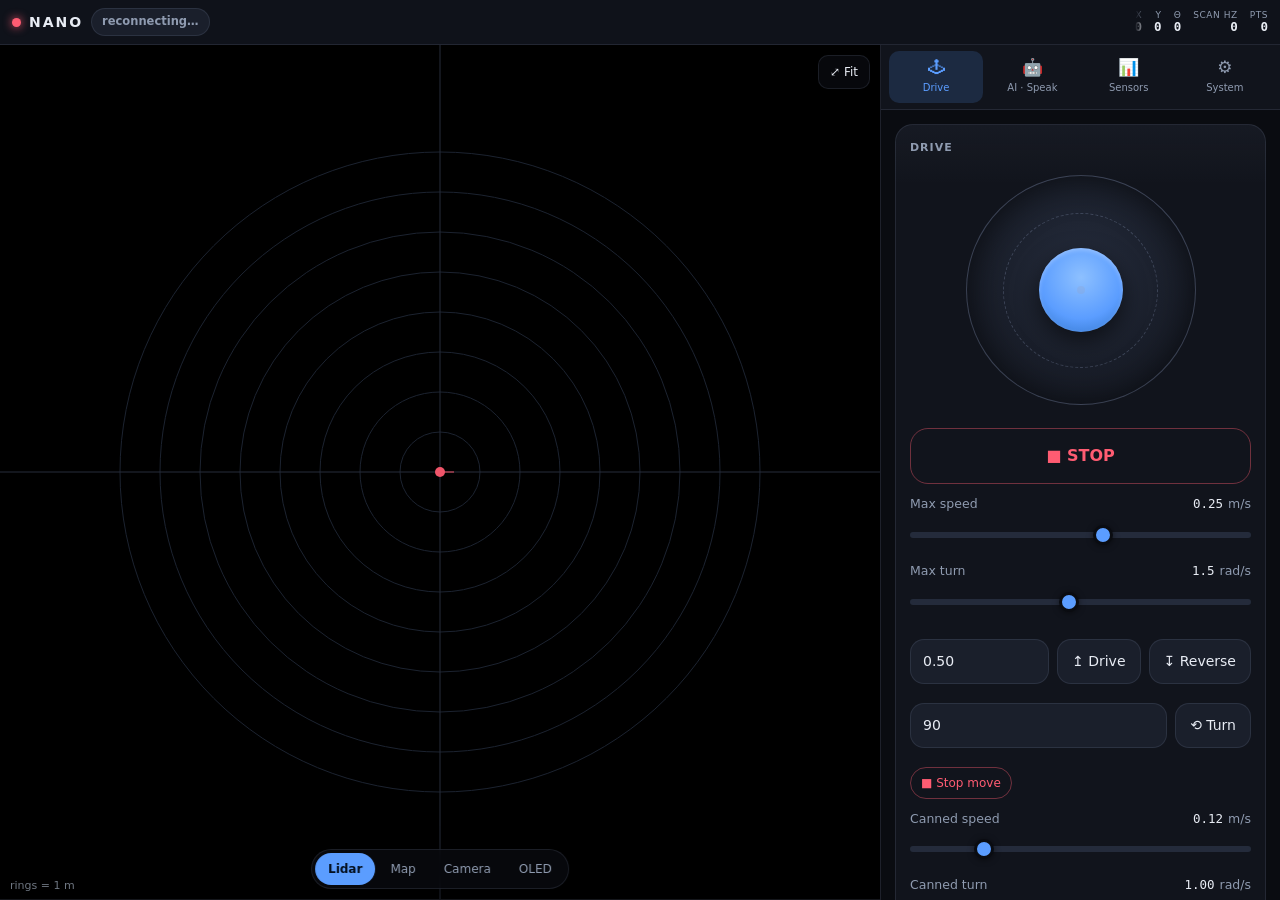
==== commit 1dedd120: "nav: Smac planner, smoother, keepout zones, waypoints, /plan, pose fallback, map save Nav2 batch (20" ====
--- a/src/web_control/web/index.html
+++ b/src/web_control/web/index.html
@@ -105,6 +105,9 @@
               <label style="margin-left:6px"><input type="radio" name="costSrc" id="costGlobal" checked> global</label>
               <label style="margin-left:6px"><input type="radio" name="costSrc" id="costLocal"> local</label>
             </span>
+            <label class="switch"><input type="checkbox" id="mapPlan"><span class="track"></span>
+              Plan</label>
+            <span id="koDrawHint" style="display:none;color:var(--amber)">drag to draw</span>
           </div>
           <div class="chiprow" id="mapFeeds">
             <span class="fdot" id="feedEsp32"></span>ESP32
@@ -125,7 +128,10 @@
             also draws the robot's footprint circle). <b>Costmap</b> overlays Nav2's actual costmap as a translucent heat map
             (yellow→red = rising cost, solid red = lethal) — <b>global</b> is the full
             24×24 m planning space, <b>local</b> is the 2×2 m rolling window of live obstacle
-            sensing that follows the robot. <b>✕ Cancel goal</b> aborts the active navigation.</p>
+            sensing that follows the robot. Both costmaps carry a <b>live obstacle
+            layer</b> fed by the lidar (/scan): a new or moved object shows up as a
+            yellow→red blob here within ~1 s — no need to wait for the ~5 s SLAM
+            repaint — and Nav2 plans/steers around it live. <b>✕ Cancel goal</b> aborts the active navigation.</p>
         </div>
       </div>
     </section>
@@ -187,6 +193,7 @@
               <span>map age</span><b id="mapAge">–</b>
             </div>
             <div class="chiprow">
+              <button id="mapSave" class="btn">💾 Save map</button>
               <button id="mapWipe" class="btn">✕ Clear map</button>
             </div>
             <p class="hint">The SLAM grid + Nav2 state behind the hero <b>Map</b> view.
@@ -251,6 +258,32 @@
               name (needs a live pose — stand the robot where you want saved). <b>Go</b> publishes
               that pose to <b>/goal_pose</b> exactly like a map click. Saved to
               <b>~/.local/state/nanobot/locations.json</b>; skills can navigate to these names too.</p>
+          </div>
+          <div class="card">
+            <h2>Waypoints</h2>
+            <div class="chiprow">
+              <label class="switch"><input type="checkbox" id="mapWaypoint"><span class="track"></span>
+                Add by map click</label>
+              <button id="wpGo" class="btn" style="display:none">▶ Go</button>
+              <button id="wpClear" class="btn" style="display:none">✕ Clear</button>
+            </div>
+            <div id="wpList"></div>
+            <p class="hint">With <b>Add by map click</b> on, map taps drop numbered stops
+              instead of setting a single goal. <b>Go</b> sends the whole ordered list as one
+              NavigateThroughPoses goal — the robot visits them in order. Cancel clears.</p>
+          </div>
+          <div class="card">
+            <h2>Keep-out zones</h2>
+            <div class="chiprow">
+              <label class="switch"><input type="checkbox" id="mapKeepout"><span class="track"></span>
+                Draw (drag on map)</label>
+              <button id="koClear" class="btn" style="display:none">✕ Clear all</button>
+            </div>
+            <div id="koList"></div>
+            <p class="hint">Draw a box around an area the robot must never enter — the
+              <b>global costmap's keep-out filter</b> turns painted cells into walls, so the
+              planner routes around it (goals fully inside fail visibly). Shown as translucent
+              red. Saved to <b>~/.local/state/nanobot/keepout.json</b>.</p>
           </div>
           <div class="card">
             <h2>Odometry</h2>
@@ -2060,6 +2093,7 @@
   navAngAcc: "Angular acceleration limit while navigating (rad/s²). Applied live inside velocity_smoother; low = smooth spin-up after a rotate-to-heading start, high = snappier turns.",
   navInfl: "Keep-away zone: the costmaps' inflation radius in metres — the orange zone Nav2 keeps between the robot and walls (and the dashed bubble around the robot on the Map view). Applied live to BOTH costmaps (no restart) and persisted. 0 = no inflation zone. Raise it for a shy robot near furniture; drop it to squeeze through narrow gaps. Nav2 warns when it's smaller than the robot's inscribed radius.",
   navDiam: "Robot size: the diameter of the robot's footprint circle in metres — what the costmaps inflate around and what the Map view draws as the translucent red circle. Applied live to BOTH costmaps as robot_radius = ⌀/2 and persisted. Should match the real chassis (0.32 m ≈ the physical robot); inflating it gives safety margin at the cost of passable gaps.",
+  mapCost: "Overlay Nav2's costmap on the map as a translucent heat map (yellow→red = rising cost, solid red = lethal). Global = the full 24×24 m planning space; Local = the 2×2 m rolling window around the robot. Both carry a LIVE obstacle layer fed by the lidar: a new or moved object appears as a yellow/red blob within ~1 s (no waiting for the ~5 s SLAM repaint) and Nav2 steers around it. Remember the lidar parks when idle — wake it (Spin slider or a goal) before expecting a grid.",
   // System health
   sysCpu: "Aggregate CPU busy % across all cores (from /proc/stat deltas). Tap to expand per-core.",
   sysLoad: "1-minute load average (/proc/loadavg) -- roughly how many processes are waiting for CPU.",
@@ -3438,6 +3472,7 @@
   let lastGrid=null;                   // last raw occupancy bytes, for immediate re-shade on toggle
   let sharpShade=true;                 // wall shading: posterize (crisp) vs linear (soft)
   let flash=null;                      // {x, y, t} click-feedback ring (world metres)
+  let waypoints=[];                    // collected stops (map-frame metres, ordered)
   let _goalClearT=undefined;           // pending "clear the goal ring" timer
   const trailCap=250;                  // breadcrumb ring buffer (world metres)
   // Nav2 costmap overlay state (toggle-gated; see pollCost below)
@@ -3490,7 +3525,39 @@
       ctx.restore();
     }
     // breadcrumb trail (cyan polyline) — where the robot has been (fed by the
-    // SSE nav hook below)
+    // SSE nav hook below) — and the planned path above it:
+    // keep-out zones (translucent red + dashed outline): the drawn no-go
+    // rectangles, mirrored from the server's persisted zones. The live drag
+    // rectangle overlays while drawing.
+    if(koZones.length || koDrag){
+      const drawKo=z=>{
+        const [ax,ay]=W2P(Math.min(z.x1,z.x2),Math.min(z.y1,z.y2));
+        const [bx,by]=W2P(Math.max(z.x1,z.x2),Math.max(z.y1,z.y2));
+        ctx.fillStyle="rgba(255,59,48,0.16)";
+        ctx.strokeStyle="rgba(255,59,48,0.75)"; ctx.lineWidth=1.5; ctx.setLineDash([6,4]);
+        ctx.fillRect(ax,ay,bx-ax,by-ay); ctx.strokeRect(ax,ay,bx-ax,by-ay);
+        ctx.setLineDash([]);
+      };
+      koZones.forEach(drawKo);
+      if(koDrag) drawKo(koDrag);
+    }
+    // planned path (GET /plan): cyan dashed polyline under the trail — the
+    // route Nav2 is FOLLOWING right now (appears as the replan lands, not
+    // before you commit). Greyed when stale (plan_age > 8 s = planner quiet).
+    if(planPts && planMeta && planPts.length>=4){
+      const stalePlan=!(navFrame&&navFrame.plan_age!=null&&navFrame.plan_age<8);
+      ctx.setLineDash([5,4]);
+      ctx.strokeStyle=stalePlan?"rgba(34,211,238,0.35)":"#22d3ee";
+      ctx.lineWidth=1.5;
+      ctx.beginPath();
+      for(let i=0;i<planPts.length;i+=2){
+        const [x,y]=W2P(planPts[i],planPts[i+1]);
+        i?ctx.lineTo(x,y):ctx.moveTo(x,y);
+      }
+      ctx.stroke(); ctx.setLineDash([]);
+    }
+    // breadcrumb trail (cyan polyline) — where the robot has been (fed by the
+    // SSE frame; pushed in mapOnNav below).
     if(navTrail.length>1){
       ctx.strokeStyle="#22d3ee"; ctx.lineWidth=1; ctx.globalAlpha=0.7; ctx.beginPath();
       navTrail.forEach((pt,i)=>{ const [x,y]=W2P(pt[0],pt[1]); i?ctx.lineTo(x,y):ctx.moveTo(x,y); });
@@ -3501,6 +3568,20 @@
       const [gx,gy]=W2P(mapGoal[0],mapGoal[1]);
       ctx.strokeStyle="#ffd60a"; ctx.lineWidth=1.5;
       ctx.beginPath(); ctx.arc(gx,gy,5,0,6.2832); ctx.stroke();
+    }
+    // waypoint stops (numbered yellow rings) — the collected multi-waypoint
+    // list while it's being built; the CURRENT one (f.nav.wp_index) glows.
+    if(waypoints.length){
+      const cur=(navFrame&&navFrame.wp_index!=null)?navFrame.wp_index:-1;
+      waypoints.forEach((wp,i)=>{
+        const [wx2,wy2]=W2P(wp[0],wp[1]);
+        ctx.strokeStyle="#ffd60a"; ctx.lineWidth=i===cur?3:1.5;
+        if(i===cur){ ctx.fillStyle="rgba(255,214,10,0.35)"; }
+        ctx.beginPath(); ctx.arc(wx2,wy2,i===cur?7:5,0,6.2832); ctx.stroke();
+        if(i===cur){ ctx.fill(); }
+        ctx.fillStyle="#ffd60a"; ctx.font="bold 9px sans-serif";
+        ctx.fillText(String(i+1), wx2+7, wy2-5);
+      });
     }
     // robot pose: a small, crisp dot + heading line, drawn at full display
     // resolution so it stays sharp (and constant-sized on screen) at any zoom.
@@ -3522,6 +3603,13 @@
       ctx.strokeStyle="rgba(10,10,14,0.6)"; ctx.lineWidth=1;   // thin dark halo on light map
       ctx.beginPath(); ctx.arc(rx,ry,R,0,6.2832); ctx.stroke();
       ctx.beginPath(); ctx.arc(rx,ry,R,0,6.2832); ctx.fill();
+      // Dead-reckoned pose (f.nav.pose_src "extrap"): the lidar is parked and
+      // slam's map->odom is frozen — the dot is wheel dead-reckoning, not a
+      // slam-verified fix. Amber ring; snaps back to plain red when TF returns.
+      if(navFrame&&navFrame.pose_src==="extrap"){
+        ctx.strokeStyle="#f5b83d"; ctx.lineWidth=2;
+        ctx.beginPath(); ctx.arc(rx,ry,R+3,0,6.2832); ctx.stroke();
+      }
       ctx.strokeStyle="#ff3b30"; ctx.lineWidth=2; ctx.lineCap="round";
       ctx.beginPath(); ctx.moveTo(rx,ry);
       ctx.lineTo(rx+9*Math.cos(p[2]||0), ry-9*Math.sin(p[2]||0)); ctx.stroke();
@@ -3569,8 +3657,25 @@
   // subsequent click still targets cv (click-to-goal), not the wrap container.
   let panDrag=false, panMoved=false, pdsx=0,pdsy=0,pdpx=0,pdpy=0, pinch=null;
   const pointers=new Map();
+  // Keep-out draw state (kept here because the drag math is the pan machinery's
+  // neighbour): when #mapKeepout is on, a one-pointer drag paints a rectangle
+  // instead of panning; on release it's saved (POST /keepout/save).
+  let koZones=[], koDrag=null;         // saved rects + the rect being dragged
+  function koWorld(clientX,clientY){
+    const rect=cv.getBoundingClientRect();
+    const z=zoom||fitZoom(), [x0,y0]=origin(z);
+    const gcx=(clientX-rect.left-x0)/z, gcy=(clientY-rect.top-y0)/z;
+    const m=lastMeta;
+    return [m.ox+gcx*m.res, m.oy+(m.h-1-gcy)*m.res];
+  }
   cv.addEventListener("pointerdown",e=>{
     pointers.set(e.pointerId,[e.clientX,e.clientY]);
+    if($("mapKeepout").checked && pointers.size===1 && lastMeta){
+      const [wx,wy]=koWorld(e.clientX,e.clientY);
+      koDrag={x1:wx,y1:wy,x2:wx,y2:wy};
+      cv.setPointerCapture(e.pointerId);
+      return;
+    }
     if(pointers.size===2){
       const [[ax,ay],[bx,by]]=[...pointers.values()];
       pinch={d:Math.hypot(bx-ax,by-ay), mx:(ax+bx)/2, my:(ay+by)/2};
@@ -3578,6 +3683,11 @@
     cv.setPointerCapture(e.pointerId);
   });
   cv.addEventListener("pointermove",e=>{
+    if(koDrag){
+      const [wx,wy]=koWorld(e.clientX,e.clientY);
+      koDrag.x2=wx; koDrag.y2=wy; repaint();
+      return;
+    }
     if(pointers.has(e.pointerId)) pointers.set(e.pointerId,[e.clientX,e.clientY]);
     if(pointers.size===2 && pinch){
       const [[ax,ay],[bx,by]]=[...pointers.values()];
@@ -3592,6 +3702,13 @@
   });
   const upPtr=e=>{
     pointers.delete(e.pointerId);
+    if(koDrag){
+      const d=koDrag; koDrag=null;
+      // Ignore degenerate clicks (a tap is not a box).
+      if(Math.hypot(d.x2-d.x1,d.y2-d.y1)>0.1) saveKeepout(d);
+      repaint();
+      return;
+    }
     if(pointers.size<2) pinch=null;
     if(pointers.size===0) panDrag=false;
   };
@@ -3667,6 +3784,35 @@
     }catch(e){ /* transient: keep polling */ }
   }
 
+  // Planned-path polyline (GET /plan, planner_server's latest nav_msgs/Path,
+  // cached downsampled by telemetry). Cyan dashed line under the trail.
+  let planMeta=null, planPts=null, planTimer=null;
+  function dropPlan(){ planMeta=planPts=null; }
+  async function pollPlan(){
+    if(!$("mapOn").checked || !$("mapPlan").checked) return;
+    try{
+      const r=await fetch("/plan?t="+Date.now());
+      if(!r.ok){ dropPlan(); repaint(); return; }   // no plan yet / nav down
+      const buf=new Uint8Array(await r.arrayBuffer());
+      const nl=buf.indexOf(10); if(nl<0) return;
+      const m=JSON.parse(dec.decode(buf.subarray(0,nl)));
+      const f=new Float32Array(buf.buffer.slice(buf.byteOffset+nl+1,
+                                                 buf.byteOffset+buf.byteLength));
+      planMeta=m; planPts=f;
+      repaint();
+    }catch(e){ /* transient: keep polling */ }
+  }
+  const planStart=()=>{
+    if(planTimer) return;
+    pollPlan(); planTimer=setInterval(pollPlan,1000);
+  };
+  const planStop=()=>{ if(planTimer){ clearInterval(planTimer); planTimer=null; } dropPlan(); };
+  $("mapPlan").addEventListener("change",()=>{
+    if($("mapPlan").checked && $("mapOn").checked) planStart();
+    else planStop();
+    repaint();
+  });
+
   function shadeMap(){
     if(!img || !lastGrid || !lastMeta) return;
     const w=lastMeta.w, h=lastMeta.h, d=img.data;
@@ -3713,6 +3859,7 @@
   cv.addEventListener("click",e=>{
     if(!lastMeta) return;
     if(panMoved){ panMoved=false; return; }   // a pan just ended, not a goal tap
+    if($("mapKeepout").checked) return;       // keep-out draw mode: clicks paint, not goals
     const rect=cv.getBoundingClientRect();
     const z=zoom||fitZoom(), [x0,y0]=origin(z);
     const gcx=(e.clientX-rect.left-x0)/z;      // grid px
@@ -3720,7 +3867,10 @@
     const m=lastMeta;
     const wx=m.ox+gcx*m.res, wy=m.oy+(m.h-1-gcy)*m.res;
     flash={x:wx,y:wy,t:performance.now()};
-    if($("mapMotion").checked){
+    if($("mapWaypoint").checked){
+      // Waypoint mode: taps COLLECT stops (numbered rings); Go sends the list.
+      waypoints.push([wx,wy]); renderWaypoints(); mapGoal=null;
+    }else if($("mapMotion").checked){
       mapSetGoal(wx,wy);                       // publishes /goal_pose
     }else{
       mapGoal=[wx,wy];                         // browse-only: local marker, no publish
@@ -3734,6 +3884,7 @@
   $("mapCancel").onclick=()=>{
     mapGoal=null;
     navTrail.length=0; lastTrailPt=null;
+    clearWaypoints();                       // cancelling a tour drops its stops
     fetch("/nav/cancel",{method:"POST"}).catch(()=>{});
     repaint();
   };
@@ -3757,6 +3908,18 @@
   };
   $("mapShade").addEventListener("change",e=>{ sharpShade=e.target.checked; shadeMap(); repaint(); });
 
+  // Save map (Drive tab Map card): POST /map/save serializes the current pose
+  // graph via slam_toolbox's serialize service (writes the map_save_file path).
+  // To load it on boot, set slam_toolbox's map_file_name in nav2_params.yaml.
+  $("mapSave").onclick=async()=>{
+    try{
+      const r=await fetch("/map/save",{method:"POST"});
+      const j=await r.json().catch(()=>({}));
+      if(j.error){ alert("Map save FAILED: "+j.error); return; }
+      alert("Saving map: "+(j.file||"")+"\n"+(j.note||""));
+    }catch(e){ alert("Map save request failed: "+e); }
+  };
+
   // Costmap overlay toggle + local/global source pick. The pick row only shows
   // while the toggle is on; switching sources drops the old grid so a stale
   // window can't linger until the first frame of the new one lands.
@@ -3786,9 +3949,11 @@
       $("mapWait").style.display="flex"; cv.style.cursor="default"; // until a frame lands
       poll(); timer=setInterval(poll,1000);
       if($("mapCost").checked) costStart();
+      if($("mapPlan").checked) planStart();
     } else {
       clearInterval(timer); timer=null;
       costStop();
+      planStop();
     }
   });
 
@@ -3886,6 +4051,110 @@
     }catch(e){ alert("Save failed (server unreachable)."); }
   };
   loadLocations();
+
+  // ---- Waypoints card (Drive tab) ---------------------------------------------
+  // Collected stops live in `waypoints` (the map IIFE state above); this panel
+  // renders the ordered list with up/down/delete, and Go posts the whole list
+  // as ONE NavigateThroughPoses goal (POST /nav/waypoints).
+  const wpList=$("wpList");
+  function renderWaypoints(){
+    const has=waypoints.length>0;
+    $("wpGo").style.display=has?"":"none";
+    $("wpClear").style.display=has?"":"none";
+    if(!has){ wpList.innerHTML='<p class="hint" style="margin:6px 0 0">No stops yet — toggle “Add by map click” and tap the map.</p>'; return; }
+    wpList.innerHTML="";
+    waypoints.forEach((wp,i)=>{
+      const row=document.createElement("div"); row.className="chiprow";
+      const label=document.createElement("span");
+      label.textContent=`${i+1}. (${wp[0].toFixed(2)}, ${wp[1].toFixed(2)})`;
+      label.style.flex="1";
+      row.appendChild(label);
+      const up=document.createElement("button"); up.className="btn"; up.textContent="↑";
+      up.title="Move earlier"; up.disabled=i===0;
+      up.onclick=()=>{ [waypoints[i-1],waypoints[i]]=[waypoints[i],waypoints[i-1]]; renderWaypoints(); repaint(); };
+      const dn=document.createElement("button"); dn.className="btn"; dn.textContent="↓";
+      dn.title="Move later"; dn.disabled=i===waypoints.length-1;
+      dn.onclick=()=>{ [waypoints[i+1],waypoints[i]]=[waypoints[i],waypoints[i+1]]; renderWaypoints(); repaint(); };
+      const del=document.createElement("button"); del.className="btn"; del.textContent="✕";
+      del.title="Remove this stop";
+      del.onclick=()=>{ waypoints.splice(i,1); renderWaypoints(); repaint(); };
+      row.appendChild(up); row.appendChild(dn); row.appendChild(del);
+      wpList.appendChild(row);
+    });
+  }
+  function clearWaypoints(){ waypoints=[]; renderWaypoints(); repaint(); }
+  $("wpClear").onclick=clearWaypoints;
+  $("wpGo").onclick=async()=>{
+    if(!waypoints.length) return;
+    try{
+      const r=await fetch("/nav/waypoints",{method:"POST",headers:{"Content-Type":"application/json"},
+        body:JSON.stringify({points:waypoints.map(w=>({x:w[0],y:w[1]}))})});
+      const j=await r.json();
+      if(j.error){ alert("Waypoints failed: "+j.error); return; }
+      mapGoal=[waypoints[waypoints.length-1][0], waypoints[waypoints.length-1][1]];
+    }catch(e){ alert("Waypoints failed (server unreachable)."); }
+  };
+  renderWaypoints();
+
+  // ---- Keep-out zones card (Drive tab) ----------------------------------------
+  // Rectangles in map-frame metres, persisted server-side (keepout.json) and
+  // rasterized into the global costmap's KeepoutFilter. Draw = drag on the map
+  // while #mapKeepout is on (the pointer handlers above); list = this card.
+  const koList=$("koList");
+  async function loadKeepout(){
+    try{
+      const r=await fetch("/keepout");
+      if(!r.ok) return;
+      const j=await r.json();
+      koZones=(j.zones||[]).map(z=>({x1:z.x1,y1:z.y1,x2:z.x2,y2:z.y2}));
+      renderKeepout(); repaint();
+    }catch(e){ /* offline: keep what we have */ }
+  }
+  function renderKeepout(){
+    $("koClear").style.display=koZones.length?"":"none";
+    $("mapKeepout").parentElement.style.color="";
+    if(!koZones.length){
+      koList.innerHTML='<p class="hint" style="margin:6px 0 0">No zones yet.</p>';
+      return;
+    }
+    koList.innerHTML="";
+    koZones.forEach((z,i)=>{
+      const row=document.createElement("div"); row.className="chiprow";
+      const label=document.createElement("span");
+      label.textContent=`${i+1}. (${Math.min(z.x1,z.x2).toFixed(1)}, ${Math.min(z.y1,z.y2).toFixed(1)}) → `+
+        `(${Math.max(z.x1,z.x2).toFixed(1)}, ${Math.max(z.y1,z.y2).toFixed(1)})`;
+      label.style.flex="1"; label.style.fontSize="0.85em";
+      row.appendChild(label);
+      const del=document.createElement("button"); del.className="btn"; del.textContent="✕";
+      del.title="Remove this zone";
+      del.onclick=async()=>{
+        await fetch("/keepout/delete",{method:"POST",headers:{"Content-Type":"application/json"},
+          body:JSON.stringify({index:i})});
+        loadKeepout();
+      };
+      row.appendChild(del);
+      koList.appendChild(row);
+    });
+  }
+  async function saveKeepout(z){
+    try{
+      const r=await fetch("/keepout/save",{method:"POST",headers:{"Content-Type":"application/json"},
+        body:JSON.stringify({x1:z.x1,y1:z.y1,x2:z.x2,y2:z.y2})});
+      const j=await r.json();
+      if(j.error){ alert("Keep-out failed: "+j.error); return; }
+    }catch(e){ alert("Keep-out failed (server unreachable)."); }
+    loadKeepout();
+  }
+  $("koClear").onclick=async()=>{
+    if(!confirm("Remove ALL keep-out zones?")) return;
+    await fetch("/keepout/clear",{method:"POST"}).catch(()=>{});
+    loadKeepout();
+  };
+  $("mapKeepout").addEventListener("change",()=>{
+    $("koDrawHint").style.display=$("mapKeepout").checked?"inline":"none";
+    cv.style.cursor=$("mapKeepout").checked?"crosshair":"default";
+  });
+  loadKeepout();
 })();
 </script>
 
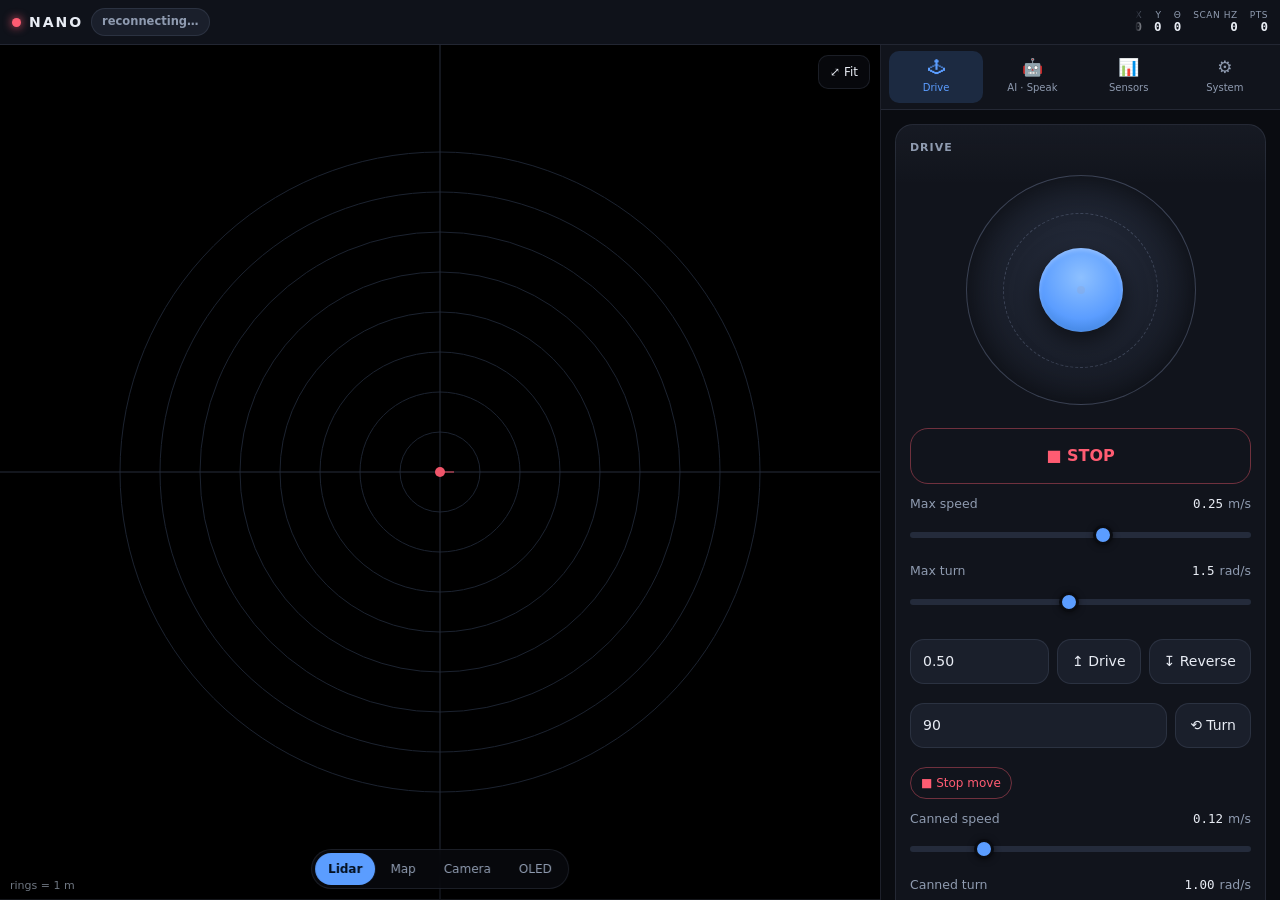
==== commit adc5e06c: "nav: keepout zones fixed + rotated; smoother_server removed Keepout (2026-09-27, board-verified): - " ====
--- a/src/web_control/web/index.html
+++ b/src/web_control/web/index.html
@@ -107,7 +107,8 @@
             </span>
             <label class="switch"><input type="checkbox" id="mapPlan"><span class="track"></span>
               Plan</label>
-            <span id="koDrawHint" style="display:none;color:var(--amber)">drag to draw</span>
+            <span id="koDrawHint" style="display:none;color:var(--amber)">drag empty map = draw ·
+              drag zone = move · ▣ corners = resize · ○ = rotate</span>
           </div>
           <div class="chiprow" id="mapFeeds">
             <span class="fdot" id="feedEsp32"></span>ESP32
@@ -276,14 +277,17 @@
             <h2>Keep-out zones</h2>
             <div class="chiprow">
               <label class="switch"><input type="checkbox" id="mapKeepout"><span class="track"></span>
-                Draw (drag on map)</label>
+                Edit (drag on map)</label>
               <button id="koClear" class="btn" style="display:none">✕ Clear all</button>
             </div>
             <div id="koList"></div>
             <p class="hint">Draw a box around an area the robot must never enter — the
-              <b>global costmap's keep-out filter</b> turns painted cells into walls, so the
-              planner routes around it (goals fully inside fail visibly). Shown as translucent
-              red. Saved to <b>~/.local/state/nanobot/keepout.json</b>.</p>
+              <b>global costmap's keep-out filter</b> turns painted cells into walls (plus the
+              keep-away margin), so the planner routes around it (goals fully inside fail
+              visibly). Shown as translucent red. With <b>Edit</b> on: drag empty map = new
+              zone, drag a zone = move it, drag a corner square = resize (opposite corner
+              stays put), drag the ○ handle = rotate. Saved to
+              <b>~/.local/state/nanobot/keepout.json</b>.</p>
           </div>
           <div class="card">
             <h2>Odometry</h2>
@@ -3526,20 +3530,45 @@
     }
     // breadcrumb trail (cyan polyline) — where the robot has been (fed by the
     // SSE nav hook below) — and the planned path above it:
-    // keep-out zones (translucent red + dashed outline): the drawn no-go
-    // rectangles, mirrored from the server's persisted zones. The live drag
-    // rectangle overlays while drawing.
+    // keep-out zones (translucent red + dashed outline): ROTATED no-go
+    // rectangles ({x,y,w,h,rot}: centre + size + angle), mirrored from the
+    // server's persisted zones — drag to move, corner squares to resize, the
+    // round handle to rotate (all live, saved on release). The live drag
+    // rectangle overlays while drawing a new zone.
     if(koZones.length || koDrag){
-      const drawKo=z=>{
-        const [ax,ay]=W2P(Math.min(z.x1,z.x2),Math.min(z.y1,z.y2));
-        const [bx,by]=W2P(Math.max(z.x1,z.x2),Math.max(z.y1,z.y2));
+      const paintKo=(z,sel)=>{
+        const [cx,cy]=koW2P(z.x,z.y), ppm=koPpm();
+        ctx.save();
+        ctx.translate(cx,cy); ctx.rotate(-(z.rot||0)); // screen y is flipped vs world y
         ctx.fillStyle="rgba(255,59,48,0.16)";
-        ctx.strokeStyle="rgba(255,59,48,0.75)"; ctx.lineWidth=1.5; ctx.setLineDash([6,4]);
-        ctx.fillRect(ax,ay,bx-ax,by-ay); ctx.strokeRect(ax,ay,bx-ax,by-ay);
-        ctx.setLineDash([]);
+        ctx.strokeStyle=sel?"rgba(255,59,48,0.95)":"rgba(255,59,48,0.75)";
+        ctx.lineWidth=sel?2:1.5; ctx.setLineDash([6,4]);
+        const W=z.w*ppm, H=z.h*ppm;
+        ctx.fillRect(-W/2,-H/2,W,H); ctx.strokeRect(-W/2,-H/2,W,H);
+        ctx.setLineDash([]); ctx.restore();
       };
-      koZones.forEach(drawKo);
-      if(koDrag) drawKo(koDrag);
+      koZones.forEach((z,i)=>paintKo(z,i===koSel));
+      if(koDrag&&koDrag.mode==="draw"){
+        paintKo({x:(koDrag.x1+koDrag.x2)/2,y:(koDrag.y1+koDrag.y2)/2,
+                 w:Math.abs(koDrag.x2-koDrag.x1),h:Math.abs(koDrag.y2-koDrag.y1),rot:0},true);
+      }
+      // edit handles for the selected zone (screen-space size, any zoom):
+      // 4 corner squares = resize (opposite corner anchors), ○ above the top
+      // edge = rotate around the centre.
+      const sel=koZones[koSel];
+      if(sel && !koDrag){
+        const cs=koCornerWorlds(sel).map(p=>koW2P(p[0],p[1]));
+        const rh=koRotHandle(sel);
+        ctx.strokeStyle="rgba(255,59,48,0.9)"; ctx.lineWidth=1.5;
+        ctx.beginPath(); ctx.moveTo(rh.mx,rh.my); ctx.lineTo(rh.x,rh.y); ctx.stroke();
+        ctx.fillStyle="#ff3b30";
+        cs.forEach(([hx,hy])=>{
+          ctx.fillRect(hx-5,hy-5,10,10);
+          ctx.strokeStyle="#fff"; ctx.lineWidth=1; ctx.strokeRect(hx-5,hy-5,10,10);
+        });
+        ctx.beginPath(); ctx.arc(rh.x,rh.y,6,0,6.2832); ctx.fill();
+        ctx.strokeStyle="#fff"; ctx.stroke();
+      }
     }
     // planned path (GET /plan): cyan dashed polyline under the trail — the
     // route Nav2 is FOLLOWING right now (appears as the replan lands, not
@@ -3657,22 +3686,95 @@
   // subsequent click still targets cv (click-to-goal), not the wrap container.
   let panDrag=false, panMoved=false, pdsx=0,pdsy=0,pdpx=0,pdpy=0, pinch=null;
   const pointers=new Map();
-  // Keep-out draw state (kept here because the drag math is the pan machinery's
-  // neighbour): when #mapKeepout is on, a one-pointer drag paints a rectangle
-  // instead of panning; on release it's saved (POST /keepout/save).
-  let koZones=[], koDrag=null;         // saved rects + the rect being dragged
+  // Keep-out editing (kept here because the drag math is the pan machinery's
+  // neighbour). When #mapKeepout is on, the pointer works on the zones:
+  //   press on empty space + drag  → draw a new axis-aligned rect (rot 0)
+  //   press inside a zone + drag   → move it
+  //   press a corner square        → resize (the opposite corner anchors)
+  //   press the round handle       → rotate around the centre
+  // Zones are {x,y,w,h,rot}: centre (m, map frame), full extents (m),
+  // rotation (rad, CCW). Every finished gesture POSTs /keepout/save with the
+  // zone's index (an edit) or without one (a new zone); the server clamps,
+  // persists, re-rasterizes the costmap mask and echoes the zones back.
+  let koZones=[], koDrag=null, koSel=null;
+  const KO_MIN_M=0.05;                 // min side (m) — matches the server clamp
+  function koXf(){
+    const z=zoom||fitZoom(), [x0,y0]=origin(z);
+    return {z,x0,y0,m:lastMeta};
+  }
+  const koPpm=()=>{ const xf=koXf(); return xf.z/xf.m.res; };   // screen px per metre
+  function koW2P(wx,wy){                // world metres -> screen px (map hero)
+    const {z,x0,y0,m}=koXf();
+    return [x0+((wx-m.ox)/m.res)*z, y0+((m.h-1)-(wy-m.oy)/m.res)*z];
+  }
   function koWorld(clientX,clientY){
     const rect=cv.getBoundingClientRect();
-    const z=zoom||fitZoom(), [x0,y0]=origin(z);
+    const {z,x0,y0,m}=koXf();
     const gcx=(clientX-rect.left-x0)/z, gcy=(clientY-rect.top-y0)/z;
-    const m=lastMeta;
     return [m.ox+gcx*m.res, m.oy+(m.h-1-gcy)*m.res];
+  }
+  function koLocal(z,wx,wy){            // world point -> zone-local metres (from centre)
+    const dx=wx-z.x, dy=wy-z.y, c=Math.cos(z.rot||0), s=Math.sin(z.rot||0);
+    return [c*dx+s*dy, -s*dx+c*dy];
+  }
+  function koWorldFromLocal(z,lx,ly){   // zone-local metres -> world
+    const c=Math.cos(z.rot||0), s=Math.sin(z.rot||0);
+    return [z.x+c*lx-s*ly, z.y+s*lx+c*ly];
+  }
+  const KO_CORNERS=[[-1,-1],[1,-1],[1,1],[-1,1]];   // local quadrant per corner index
+  function koCornerWorlds(z){
+    return KO_CORNERS.map(([qx,qy])=>koWorldFromLocal(z,qx*z.w/2,qy*z.h/2));
+  }
+  function koRotHandle(z){              // rotation handle: stem from the top-edge
+    const [tx,ty]=koW2P(...koWorldFromLocal(z,0,z.h/2));   // midpoint, 22 px out along
+    const c=Math.cos(z.rot||0), s=Math.sin(z.rot||0);      // local +y (screen y flips)
+    return {mx:tx,my:ty,x:tx-s*22,y:ty-c*22};
+  }
+  function koHitHandle(z,sx,sy){        // pointer (screen px) on a handle of z?
+    const h=koRotHandle(z), near=(x,y)=>Math.hypot(x-sx,y-sy)<=11;
+    if(near(h.x,h.y)) return {type:"rotate"};
+    for(let k=0;k<4;k++){
+      const [hx,hy]=koW2P(...koCornerWorlds(z)[k]);
+      if(near(hx,hy)) return {type:"resize",k};
+    }
+    return null;
+  }
+  function koHitZone(z,wx,wy){          // pointer (world) inside the rotated rect?
+    const [lx,ly]=koLocal(z,wx,wy);
+    return Math.abs(lx)<=z.w/2 && Math.abs(ly)<=z.h/2;
   }
   cv.addEventListener("pointerdown",e=>{
     pointers.set(e.pointerId,[e.clientX,e.clientY]);
     if($("mapKeepout").checked && pointers.size===1 && lastMeta){
+      const rect=cv.getBoundingClientRect();
+      const sx=e.clientX-rect.left, sy=e.clientY-rect.top;
       const [wx,wy]=koWorld(e.clientX,e.clientY);
-      koDrag={x1:wx,y1:wy,x2:wx,y2:wy};
+      const sel=koZones[koSel];
+      if(sel){                           // 1) handles of the selected zone win
+        const hit=koHitHandle(sel,sx,sy);
+        if(hit){
+          cv.setPointerCapture(e.pointerId);
+          if(hit.type==="rotate") koDrag={mode:"rotate",i:koSel};
+          else{
+            const c0=KO_CORNERS[hit.k], co=KO_CORNERS[hit.k<2?hit.k+2:hit.k-2];
+            const aw=koWorldFromLocal(sel,co[0]*sel.w/2,co[1]*sel.h/2);
+            koDrag={mode:"resize",i:koSel,
+                    sx:Math.sign(c0[0]-co[0])||1, sy:Math.sign(c0[1]-co[1])||1,
+                    ax:aw[0], ay:aw[1]};
+          }
+          return;
+        }
+      }
+      for(let i=koZones.length-1;i>=0;i--){   // 2) zone body -> move + select
+        if(koHitZone(koZones[i],wx,wy)){
+          const gl=koLocal(koZones[i],wx,wy);
+          koSel=i; koDrag={mode:"move",i,glx:gl[0],gly:gl[1]};
+          cv.setPointerCapture(e.pointerId); repaint();
+          return;
+        }
+      }
+      koSel=null;                        // 3) empty map -> draw a new rect
+      koDrag={mode:"draw",x1:wx,y1:wy,x2:wx,y2:wy};
       cv.setPointerCapture(e.pointerId);
       return;
     }
@@ -3685,8 +3787,38 @@
   cv.addEventListener("pointermove",e=>{
     if(koDrag){
       const [wx,wy]=koWorld(e.clientX,e.clientY);
-      koDrag.x2=wx; koDrag.y2=wy; repaint();
+      const z=koZones[koDrag.i];
+      if(koDrag.mode==="draw"){ koDrag.x2=wx; koDrag.y2=wy; }
+      else if(koDrag.mode==="move"){     // keep the grabbed point under the pointer
+        const c=Math.cos(z.rot||0), s=Math.sin(z.rot||0);
+        z.x=wx-(c*koDrag.glx-s*koDrag.gly); z.y=wy-(s*koDrag.glx+c*koDrag.gly);
+      }
+      else if(koDrag.mode==="resize"){   // anchor corner stays fixed in world
+        const dx=wx-koDrag.ax, dy=wy-koDrag.ay;
+        const c=Math.cos(z.rot||0), s=Math.sin(z.rot||0);
+        const ex=c*dx+s*dy, ey=-s*dx+c*dy;         // pointer in the anchored local frame
+        const xm=koDrag.sx*Math.max(KO_MIN_M,koDrag.sx*ex);
+        const ym=koDrag.sy*Math.max(KO_MIN_M,koDrag.sy*ey);
+        z.w=Math.abs(xm); z.h=Math.abs(ym);
+        z.x=koDrag.ax+c*xm/2-s*ym/2; z.y=koDrag.ay+s*xm/2+c*ym/2;
+      }
+      else if(koDrag.mode==="rotate"){   // the handle rides local +y = world angle rot+π/2
+        const r=Math.atan2(wy-z.y,wx-z.x)-Math.PI/2;
+        z.rot=Math.atan2(Math.sin(r),Math.cos(r));
+      }
+      repaint();
       return;
+    }
+    if($("mapKeepout").checked && lastMeta){   // hover cursor over zones/handles
+      const rect=cv.getBoundingClientRect();
+      const sx=e.clientX-rect.left, sy=e.clientY-rect.top;
+      const [wx,wy]=koWorld(e.clientX,e.clientY);
+      let cur="crosshair";
+      const sel=koZones[koSel];
+      if(sel&&koHitHandle(sel,sx,sy)) cur="nwse-resize";
+      else for(let i=koZones.length-1;i>=0;i--)
+        if(koHitZone(koZones[i],wx,wy)){ cur="grab"; break; }
+      if(cv.style.cursor!==cur) cv.style.cursor=cur;
     }
     if(pointers.has(e.pointerId)) pointers.set(e.pointerId,[e.clientX,e.clientY]);
     if(pointers.size===2 && pinch){
@@ -3703,9 +3835,15 @@
   const upPtr=e=>{
     pointers.delete(e.pointerId);
     if(koDrag){
-      const d=koDrag; koDrag=null;
-      // Ignore degenerate clicks (a tap is not a box).
-      if(Math.hypot(d.x2-d.x1,d.y2-d.y1)>0.1) saveKeepout(d);
+      const g=koDrag; koDrag=null;
+      if(g.mode==="draw"){
+        // Ignore degenerate clicks (a tap is not a box).
+        if(Math.hypot(g.x2-g.x1,g.y2-g.y1)>0.1)
+          saveKeepout({x:(g.x1+g.x2)/2,y:(g.y1+g.y2)/2,
+                       w:Math.abs(g.x2-g.x1),h:Math.abs(g.y2-g.y1),rot:0});
+      }else{
+        saveKeepout(koZones[g.i],g.i);   // a finished move/resize/rotate = an edit
+      }
       repaint();
       return;
     }
@@ -4097,16 +4235,19 @@
   renderWaypoints();
 
   // ---- Keep-out zones card (Drive tab) ----------------------------------------
-  // Rectangles in map-frame metres, persisted server-side (keepout.json) and
-  // rasterized into the global costmap's KeepoutFilter. Draw = drag on the map
-  // while #mapKeepout is on (the pointer handlers above); list = this card.
+  // Rotated rectangles ({x,y,w,h,rot}: centre + size + angle, map-frame metres),
+  // persisted server-side (keepout.json) and rasterized into the global
+  // costmap's KeepoutFilter. Draw = drag on the map while #mapKeepout is on;
+  // edit = press a zone (move) / its corner squares (resize) / round handle
+  // (rotate) — the pointer handlers in the map IIFE above drive it all.
   const koList=$("koList");
   async function loadKeepout(){
     try{
       const r=await fetch("/keepout");
       if(!r.ok) return;
       const j=await r.json();
-      koZones=(j.zones||[]).map(z=>({x1:z.x1,y1:z.y1,x2:z.x2,y2:z.y2}));
+      koZones=(j.zones||[]).map(z=>({x:+z.x,y:+z.y,w:+z.w,h:+z.h,rot:+(z.rot||0)}));
+      koSel=null; koDrag=null;
       renderKeepout(); repaint();
     }catch(e){ /* offline: keep what we have */ }
   }
@@ -4120,9 +4261,11 @@
     koList.innerHTML="";
     koZones.forEach((z,i)=>{
       const row=document.createElement("div"); row.className="chiprow";
+      if(i===koSel) row.style.color="var(--amber)";
+      const deg=Math.round((z.rot||0)*180/Math.PI);
       const label=document.createElement("span");
-      label.textContent=`${i+1}. (${Math.min(z.x1,z.x2).toFixed(1)}, ${Math.min(z.y1,z.y2).toFixed(1)}) → `+
-        `(${Math.max(z.x1,z.x2).toFixed(1)}, ${Math.max(z.y1,z.y2).toFixed(1)})`;
+      label.textContent=`${i+1}. (${z.x.toFixed(2)}, ${z.y.toFixed(2)}) `+
+        `${z.w.toFixed(2)}×${z.h.toFixed(2)} m`+(deg?` ⟳${deg}°`:"");
       label.style.flex="1"; label.style.fontSize="0.85em";
       row.appendChild(label);
       const del=document.createElement("button"); del.className="btn"; del.textContent="✕";
@@ -4136,12 +4279,14 @@
       koList.appendChild(row);
     });
   }
-  async function saveKeepout(z){
+  async function saveKeepout(z,index){
+    const body={x:z.x,y:z.y,w:z.w,h:z.h,rot:z.rot||0};
+    if(index!=null) body.index=index;    // an edit replaces the zone in place
     try{
       const r=await fetch("/keepout/save",{method:"POST",headers:{"Content-Type":"application/json"},
-        body:JSON.stringify({x1:z.x1,y1:z.y1,x2:z.x2,y2:z.y2})});
+        body:JSON.stringify(body)});
       const j=await r.json();
-      if(j.error){ alert("Keep-out failed: "+j.error); return; }
+      if(j.error){ alert("Keep-out failed: "+j.error); }
     }catch(e){ alert("Keep-out failed (server unreachable)."); }
     loadKeepout();
   }
@@ -4153,6 +4298,7 @@
   $("mapKeepout").addEventListener("change",()=>{
     $("koDrawHint").style.display=$("mapKeepout").checked?"inline":"none";
     cv.style.cursor=$("mapKeepout").checked?"crosshair":"default";
+    koDrag=null; koSel=null; repaint();   // drop a half-finished gesture/selection
   });
   loadKeepout();
 })();
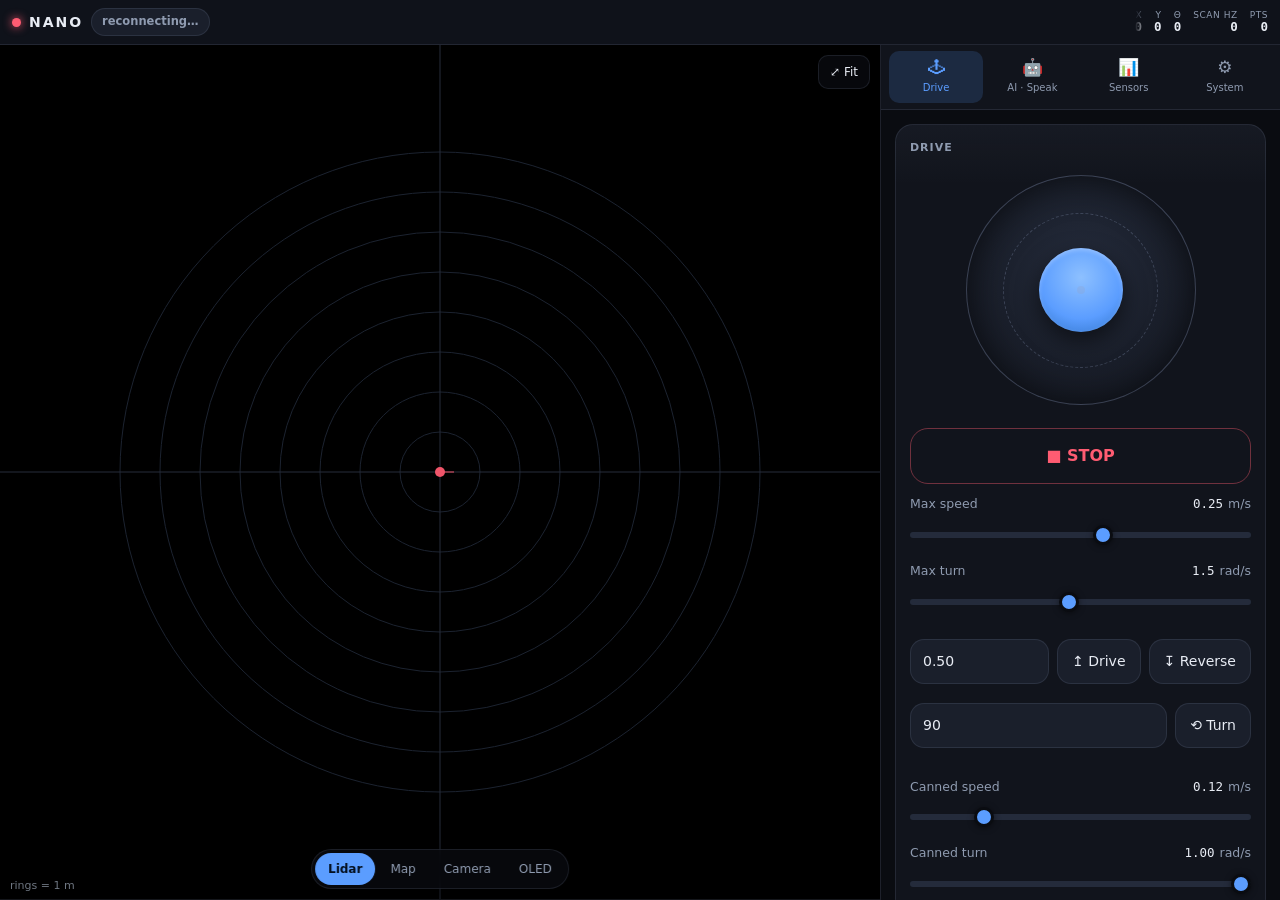
==== commit 687cf932: "web: STOP also cancels nav goals + canned moves (dev /nav/cancel no-op)" ====
--- a/src/web_control/web/index.html
+++ b/src/web_control/web/index.html
@@ -168,7 +168,6 @@
               <button id="moveTurn" class="btn">⟲ Turn</button>
             </div>
             <div class="row" style="margin-top:8px">
-              <button id="moveStop" class="btn danger small">■ Stop move</button>
               <span id="moveStatus" class="hint grow" style="text-align:right"></span>
             </div>
             <div class="field"><label>Canned speed <span id="moveLinV">0.12</span> m/s</label>
@@ -2086,7 +2085,6 @@
   moveFwd: "Starts the canned drive (Drive N metres). A running canned move is replaced by a new one.",
   moveRev: "Starts the canned drive backwards (the negated field value, −N metres). A running canned move is replaced by a new one.",
   moveTurn: "Starts the canned rotation (Turn N degrees). A running canned move is replaced by a new one.",
-  moveStop: "Cancels the running canned move and stops (same as touching the joystick or pressing STOP).",
   moveStatus: "Live progress of the canned move (phase, target, % done) and its result after it finishes. The maneuver aborts if /odom is lost or the browser disconnects for >5 s.",
   moveLin: "Cruise speed for the canned Drive maneuvers (m/s). Live-tunes the server and persists across reboots. The approach still ramps down into the target, so very short moves peak below this. Above ~0.35 m/s the motors saturate (loaded full-duty ≈0.37 m/s): the PID has no duty headroom and the drive stutters — the page warns past 0.35.",
   moveAng: "Turn-rate cap for the canned Turn maneuvers (rad/s). Live-tunes the server and persists across reboots. Keep at/below 1.0 -- faster spins smear the SLAM map (each 0.2 s lidar scan blurs by w*0.2 rad; there is no deskew).",
@@ -3219,6 +3217,10 @@
     .catch(()=>{})
     .finally(()=>{ driveBusy=false; });
 }
+// STOP must always stop: the /drive {0,0} POST stops teleop AND cancels a running
+// canned move server-side (drive() sets _man_cancel), /nav/cancel aborts any Nav2
+// goal (single + waypoint tours), and the explicit /move cancel is belt-and-braces.
+function cancelNav(){ fetch("/nav/cancel",{method:"POST"}).catch(()=>{}); }
 // 10 Hz refresh while moving: the server's dead-man stops the motors if commands stop
 // arriving. Skip it when the tab is backgrounded; and if we get hidden mid-drive, send
 // one stop right away so the robot halts immediately instead of coasting to the watchdog.
@@ -3226,7 +3228,7 @@
 document.addEventListener("visibilitychange",()=>{
   if(document.hidden && (curV||curW)){ setCmd(0,0); publishCmd(); }
 });
-$("stop").onclick=()=>{setCmd(0,0);publishCmd();};
+$("stop").onclick=()=>{setCmd(0,0);publishCmd();cancelNav();postMove({cancel:true});};
 
 // ---- canned moves (POST /move) ----
 // Odom-feedback relative maneuvers served by web_control (drive N m / rotate N°).
@@ -3255,7 +3257,6 @@
 $("moveFwd").onclick=()=>postMove({dist:Number($("moveDist").value)||0});
 $("moveRev").onclick=()=>postMove({dist:-(Number($("moveDist").value)||0)});
 $("moveTurn").onclick=()=>postMove({deg:Number($("moveDeg").value)||0});
-$("moveStop").onclick=()=>postMove({cancel:true});
 // Enter in a field triggers its button (typing(e) already keeps WASD out of teleop).
 $("moveDist").addEventListener("keydown",e=>{ if(e.key==="Enter") $("moveFwd").click(); });
 $("moveDeg").addEventListener("keydown",e=>{ if(e.key==="Enter") $("moveTurn").click(); });
@@ -4246,7 +4247,13 @@
       const r=await fetch("/keepout");
       if(!r.ok) return;
       const j=await r.json();
-      koZones=(j.zones||[]).map(z=>({x:+z.x,y:+z.y,w:+z.w,h:+z.h,rot:+(z.rot||0)}));
+      // Server zones are normalized {x,y,w,h,rot}; legacy {x1,y1,x2,y2} rows
+      // (an old keepout.json behind a stale server) convert here too, so the
+      // page never draws NaN.
+      koZones=(j.zones||[]).map(z=>z.x!=null
+        ?{x:+z.x,y:+z.y,w:+z.w,h:+z.h,rot:+(z.rot||0)}
+        :{x:(+z.x1+ +z.x2)/2,y:(+z.y1+ +z.y2)/2,
+          w:Math.abs(+z.x2-+z.x1),h:Math.abs(+z.y2-+z.y1),rot:0});
       koSel=null; koDrag=null;
       renderKeepout(); repaint();
     }catch(e){ /* offline: keep what we have */ }
